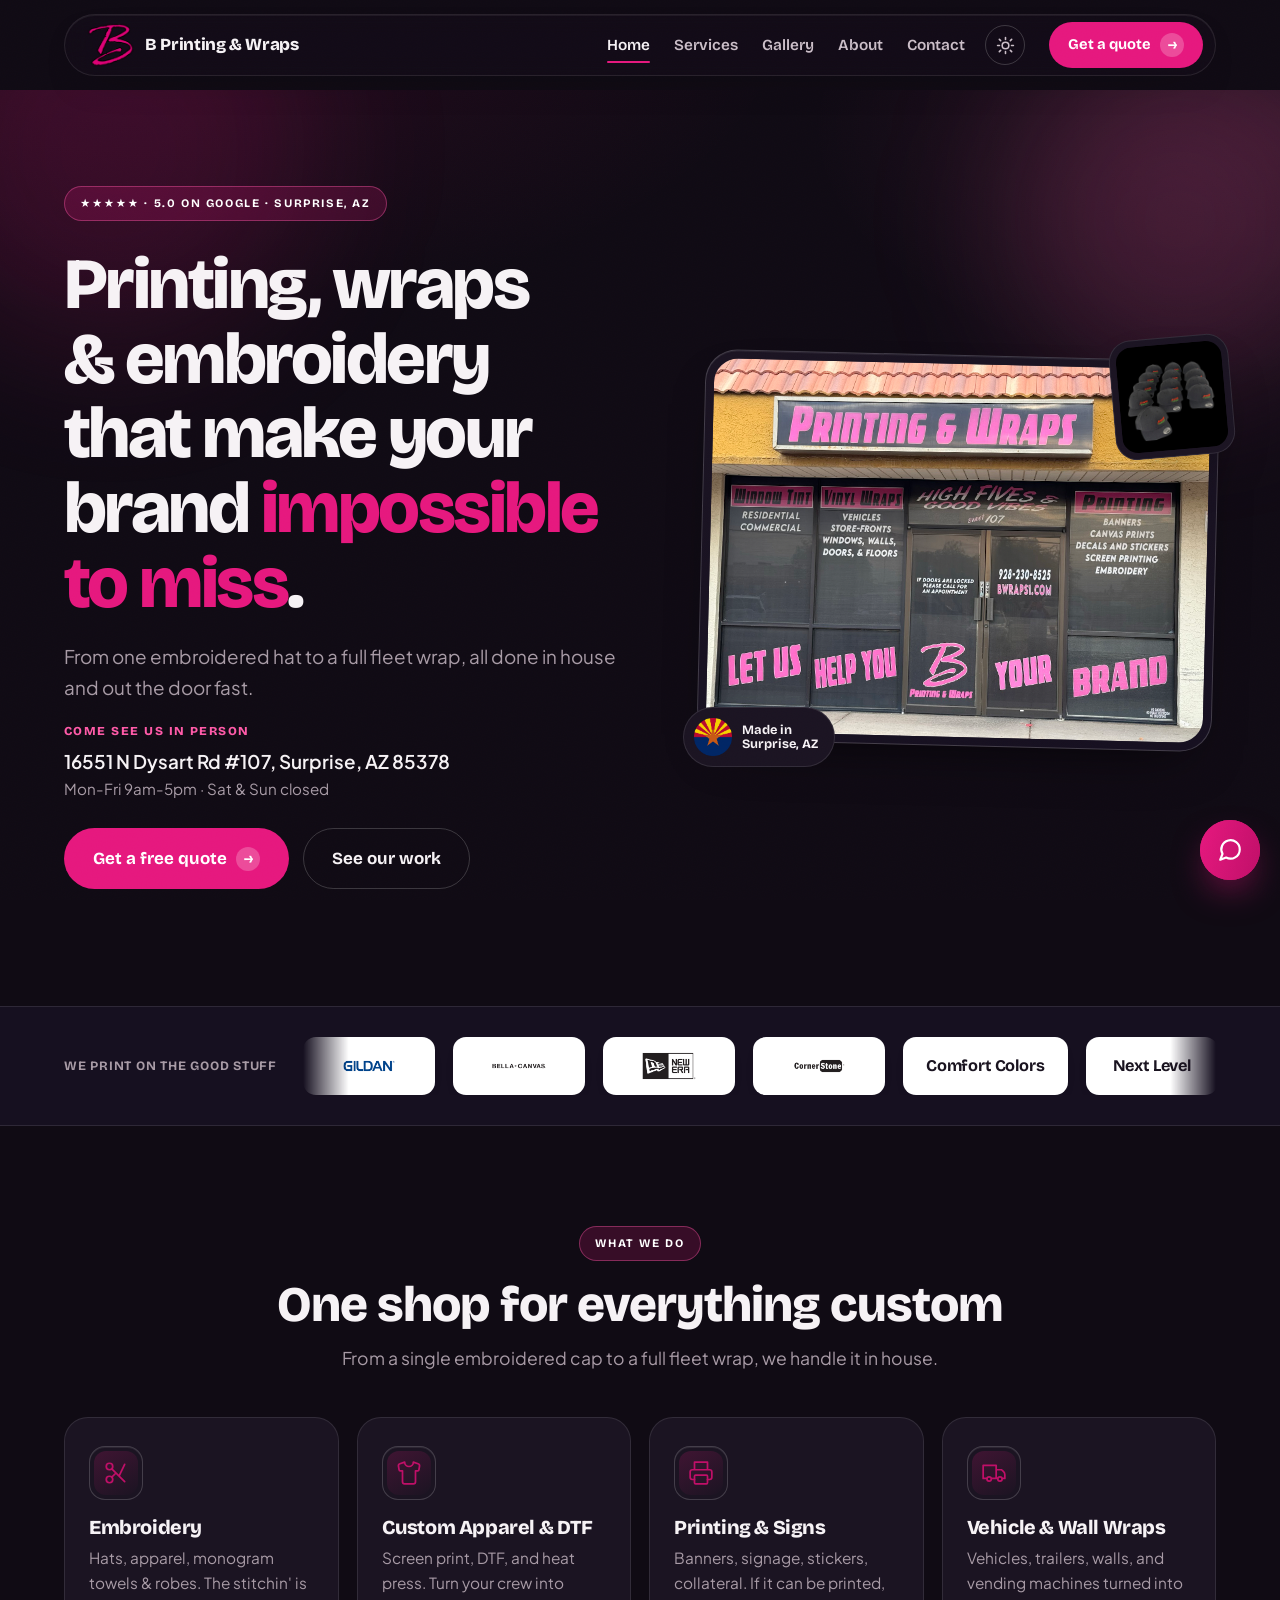
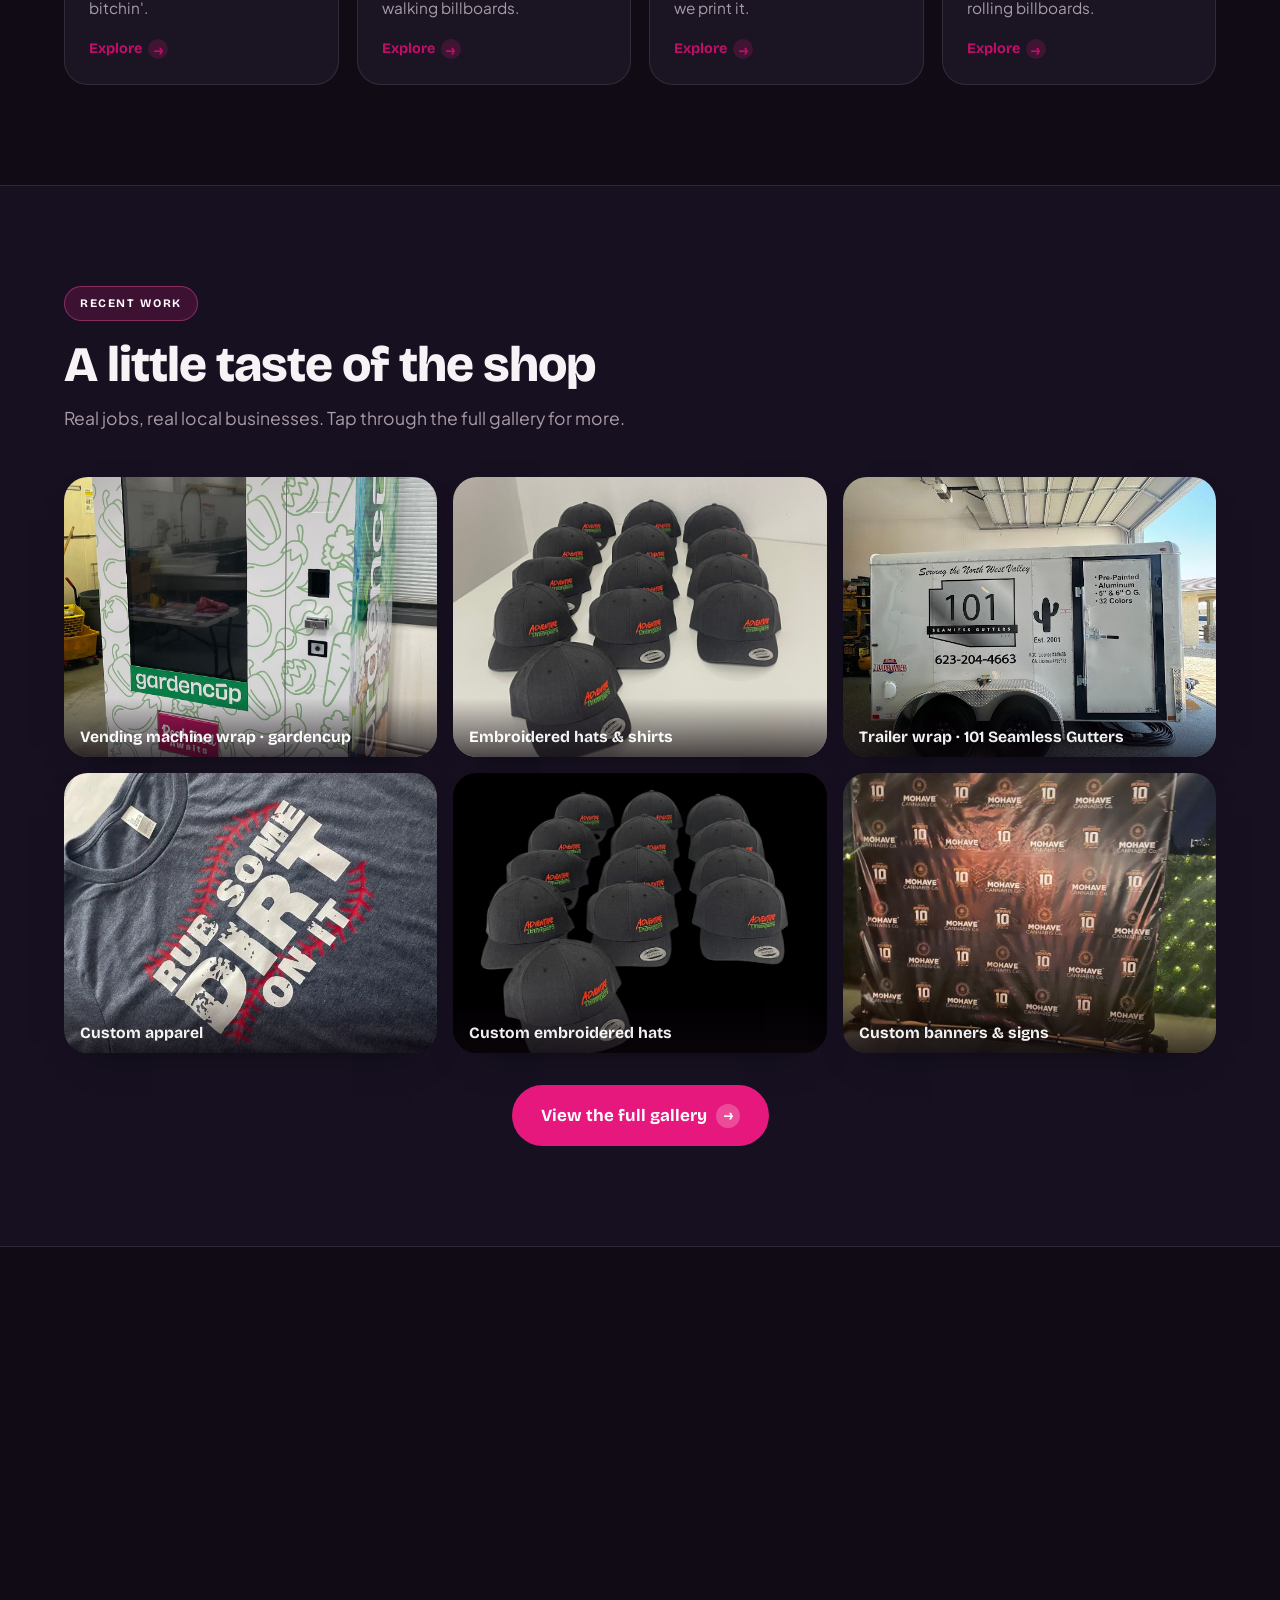
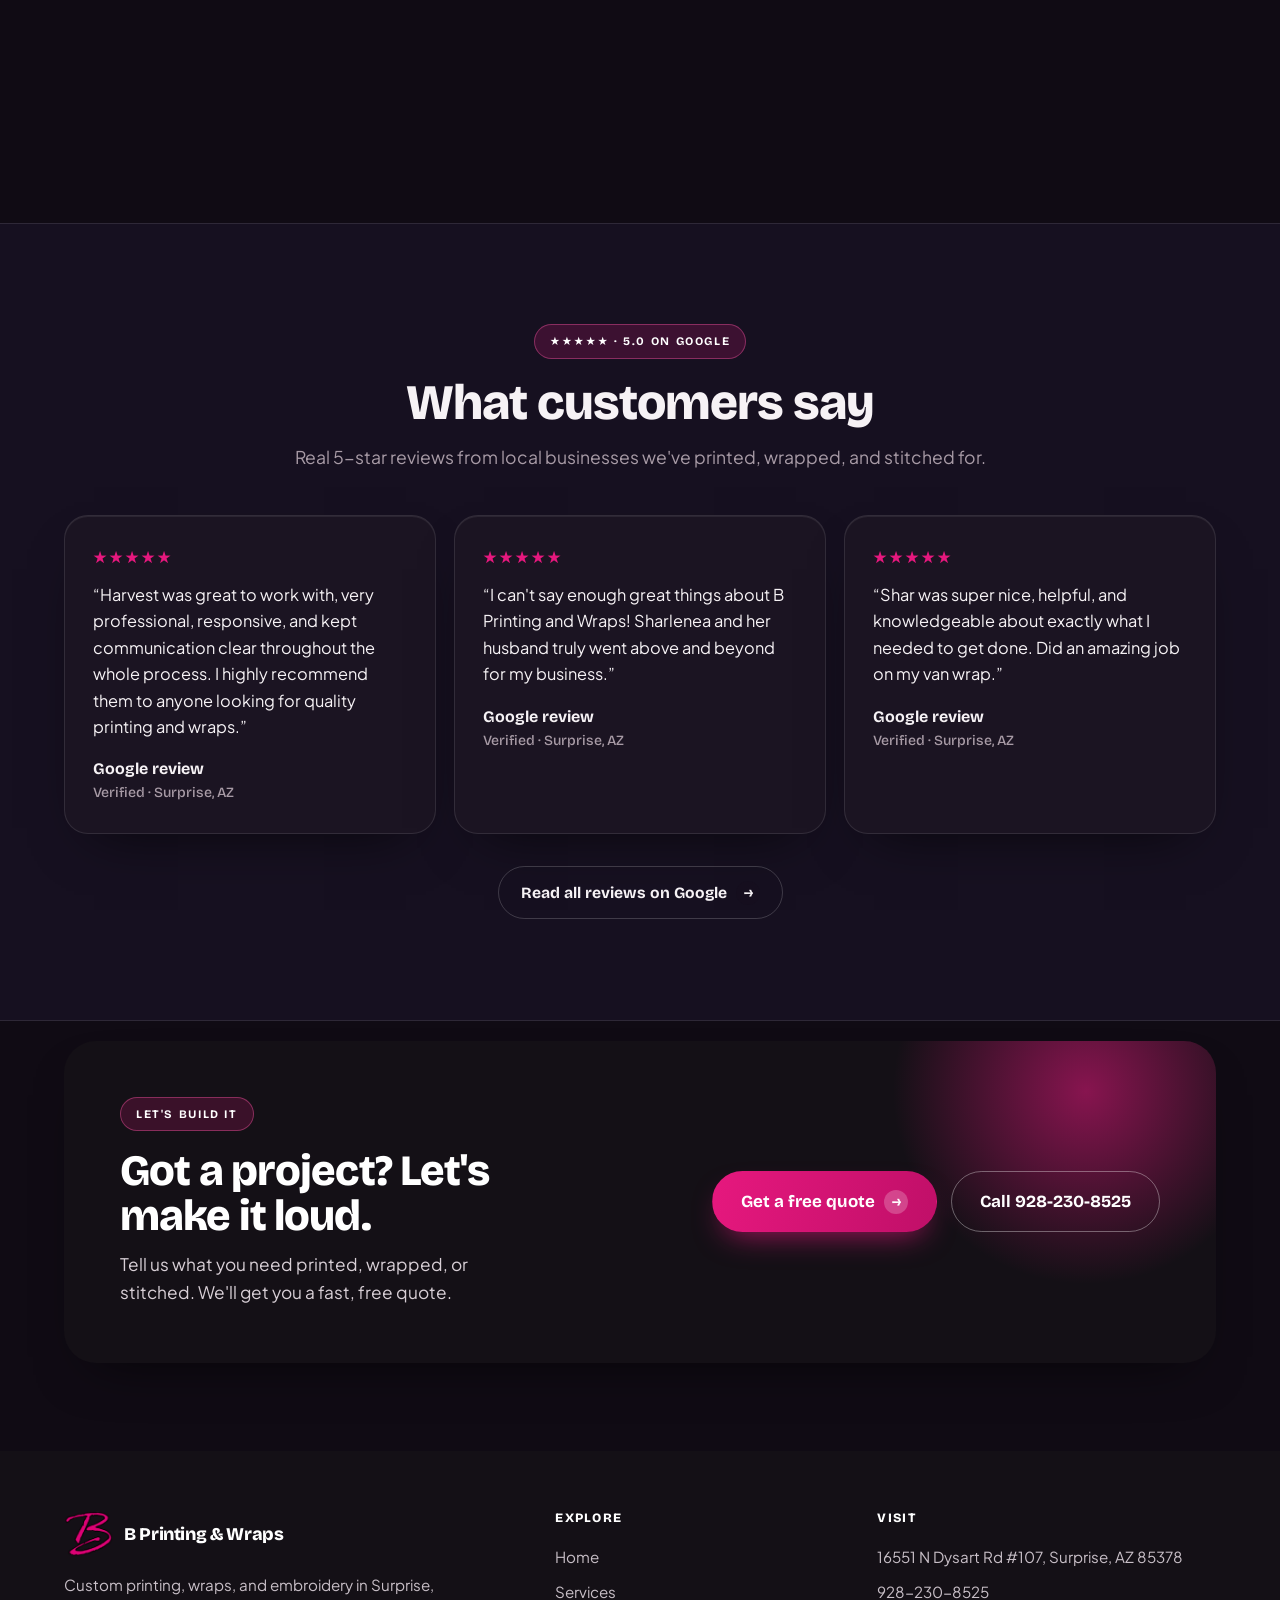
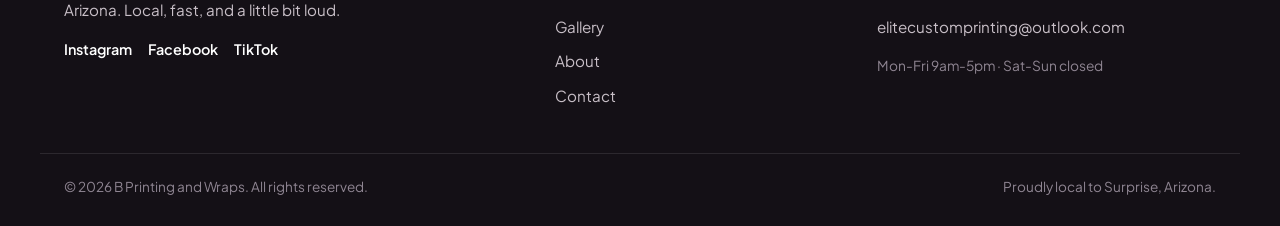
==== index.html @ c294dc52 "Chat wizard: 'Great. What's your name?' -> 'Almost there, what's your name?' so the skip path transi" ====
<!doctype html><html lang="en"><head>
<meta charset="utf-8"><meta name="viewport" content="width=device-width,initial-scale=1">
<title>B Printing and Wraps | Surprise's custom print, wrap & embroidery shop</title><meta name="description" content="Custom printing, wraps, and embroidery in Surprise, Arizona. Get a fast, free quote from a local shop that does it all.">
<link rel="canonical" href="https://bwraps1.com/index.html">
<meta name="robots" content="index,follow">
<meta property="og:title" content="B Printing and Wraps | Surprise's custom print, wrap & embroidery shop"><meta property="og:description" content="Custom printing, wraps, and embroidery in Surprise, Arizona. Get a fast, free quote from a local shop that does it all.">
<meta property="og:type" content="website"><meta property="og:url" content="https://bwraps1.com/index.html">
<meta property="og:site_name" content="B Printing and Wraps"><meta property="og:image" content="https://bwraps1.com/assets/storefront.jpg">
<meta property="og:locale" content="en_US"><meta name="theme-color" content="#e6187e">
<meta name="twitter:card" content="summary_large_image">
<meta name="twitter:title" content="B Printing and Wraps | Surprise's custom print, wrap & embroidery shop"><meta name="twitter:description" content="Custom printing, wraps, and embroidery in Surprise, Arizona. Get a fast, free quote from a local shop that does it all.">
<meta name="twitter:image" content="https://bwraps1.com/assets/storefront.jpg">
<link rel="icon" href="assets/logo-az.png">
<link rel="preconnect" href="https://fonts.googleapis.com">
<link rel="preconnect" href="https://fonts.gstatic.com" crossorigin>
<link href="https://fonts.googleapis.com/css2?family=Bricolage+Grotesque:opsz,wght@12..96,600;12..96,700;12..96,800&family=Plus+Jakarta+Sans:wght@400;500;600;700&display=swap" rel="stylesheet">
<link rel="stylesheet" href="styles.css?v=25">
<script type="application/ld+json">{"@context":"https://schema.org","@type":["LocalBusiness","Store"],"@id":"https://bwraps1.com/#business","name":"B Printing and Wraps","description":"Custom printing, wraps, and embroidery in Surprise, Arizona.","image":"https://bwraps1.com/assets/storefront.jpg","logo":"https://bwraps1.com/assets/logo-mark.png","url":"https://bwraps1.com/","telephone":"+19282308525","email":"elitecustomprinting@outlook.com","priceRange":"$$","address":{"@type":"PostalAddress","streetAddress":"16551 N Dysart Rd #107","addressLocality":"Surprise","addressRegion":"AZ","postalCode":"85378","addressCountry":"US"},"areaServed":{"@type":"City","name":"Surprise"},"hasMap":"https://maps.app.goo.gl/eGQwKDuvYefatZDTA","openingHoursSpecification":[{"@type":"OpeningHoursSpecification","dayOfWeek":["Monday","Tuesday","Wednesday","Thursday","Friday"],"opens":"09:00","closes":"17:00"}],"sameAs":["https://www.instagram.com/bprinting_/","https://www.facebook.com/bprintingandwraps","https://www.tiktok.com/@luckstitch"],"aggregateRating":{"@type":"AggregateRating","ratingValue":"5.0","reviewCount":"20"}}</script>
<script>(function(){try{var t=localStorage.getItem("theme")||"dark";document.documentElement.setAttribute("data-theme",t);}catch(e){}})();</script>
</head><body class="home">
<a class="skip" href="#main">Skip to content</a><div class="nav-shell"><header class="nav"><div class="nav-in">
  <a class="brand " href="index.html" aria-label="B Printing and Wraps home"><img src="assets/logo-mark.png" alt="" width="863" height="810"><span class="brand-name">B&nbsp;Printing&nbsp;&amp;&nbsp;Wraps</span></a>
  <nav class="nav-links"><a href="index.html" class="active">Home</a><a href="services.html">Services</a><a href="gallery.html">Gallery</a><a href="about.html">About</a><a href="contact.html">Contact</a></nav>
  <button class="theme-toggle" type="button" aria-label="Toggle dark mode" title="Toggle theme"><svg class="sun" viewBox="0 0 24 24" aria-hidden="true"><circle cx="12" cy="12" r="4.2"/><path d="M12 2v2.4M12 19.6V22M4.2 4.2l1.7 1.7M18.1 18.1l1.7 1.7M2 12h2.4M19.6 12H22M4.2 19.8l1.7-1.7M18.1 5.9l1.7-1.7"/></svg><svg class="moon" viewBox="0 0 24 24" aria-hidden="true"><path d="M20 14.5A8 8 0 1 1 9.5 4a6.5 6.5 0 0 0 10.5 10.5Z"/></svg></button>
  <a class="btn btn-primary btn-sm nav-cta cta-anim" href="contact.html">Get a quote<span class="btn-ic">&rarr;</span></a>
  <button class="burger" aria-label="Menu" aria-expanded="false"><span></span><span></span><span></span></button>
</div></header></div>
<div class="mobile-menu" id="mobile-menu"><a href="index.html">Home</a><a href="services.html">Services</a><a href="gallery.html">Gallery</a><a href="about.html">About</a><a href="contact.html">Contact</a><a class="btn btn-primary cta-anim" href="contact.html">Get a quote<span class="btn-ic">&rarr;</span></a></div>
<main id="main">
<section class="hero"><div class="wrap hero-in">
  <div class="hero-copy reveal">
    <span class="eyebrow">★★★★★ · 5.0 on Google · Surprise, AZ</span>
    <h1>Printing, wraps &amp; embroidery that make your brand <span class="hl" style="white-space:normal">impossible to miss</span>.</h1>
    <p>From one embroidered hat to a full fleet wrap, all done in house and out the door fast.</p>
    <p class="hero-visit"><strong>Come see us in person</strong>
      <a href="https://maps.app.goo.gl/eGQwKDuvYefatZDTA" target="_blank" rel="noopener">16551 N Dysart Rd #107, Surprise, AZ 85378</a>
      <span>Mon-Fri 9am-5pm &middot; Sat &amp; Sun closed</span></p>
    <div class="hero-btns"><a class="btn btn-primary btn-lg cta-anim" href="contact.html">Get a free quote<span class="btn-ic">&rarr;</span></a>
    <a class="btn btn-ghost btn-lg" href="gallery.html">See our work</a></div>
  </div>
  <div class="hero-art reveal d1">
    <div class="hero-frame"><img src="assets/storefront.jpg" alt="B Printing and Wraps storefront in Surprise, Arizona" width="1600" height="1200"></div>
    <div class="hero-badge float-a"><img src="assets/logo-az.png" alt="" width="80" height="80"><span>Made in<br>Surprise, AZ</span></div>
    <figure class="hero-chip float-b"><img src="assets/emb-hats-black.png" alt="Custom embroidered hats" loading="lazy"></figure>
  </div>
</div></section>

<section class="brands"><div class="wrap brands-in">
  <span class="brands-label">We print on the good stuff</span>
  <div class="brands-marquee"><div class="brands-track"><span class="brand-chip"><img src="assets/brand-gildan.png" alt="Gildan" loading="lazy"></span><span class="brand-chip"><img src="assets/brand-bellacanvas.png" alt="Bella+Canvas" loading="lazy"></span><span class="brand-chip"><img src="assets/brand-newera.png" alt="New Era" loading="lazy"></span><span class="brand-chip"><img src="assets/brand-cornerstone.png" alt="CornerStone" loading="lazy"></span><span class="brand-chip brand-chip-txt">Comfort Colors</span><span class="brand-chip brand-chip-txt">Next Level</span><span class="brand-chip brand-chip-txt">Champion</span><span class="brand-chip brand-chip-txt">Carhartt</span><span class="brand-chip brand-chip-txt">Richardson</span><span class="brand-chip brand-chip-txt">Sport-Tek</span><span class="brand-chip brand-chip-txt">Port & Company</span><span class="brand-chip brand-chip-txt">Yupoong</span><span class="brand-chip"><img src="assets/brand-gildan.png" alt="Gildan" loading="lazy"></span><span class="brand-chip"><img src="assets/brand-bellacanvas.png" alt="Bella+Canvas" loading="lazy"></span><span class="brand-chip"><img src="assets/brand-newera.png" alt="New Era" loading="lazy"></span><span class="brand-chip"><img src="assets/brand-cornerstone.png" alt="CornerStone" loading="lazy"></span><span class="brand-chip brand-chip-txt">Comfort Colors</span><span class="brand-chip brand-chip-txt">Next Level</span><span class="brand-chip brand-chip-txt">Champion</span><span class="brand-chip brand-chip-txt">Carhartt</span><span class="brand-chip brand-chip-txt">Richardson</span><span class="brand-chip brand-chip-txt">Sport-Tek</span><span class="brand-chip brand-chip-txt">Port & Company</span><span class="brand-chip brand-chip-txt">Yupoong</span></div></div>
</div></section>

<section class="section"><div class="wrap">
  <div class="sec-head center reveal"><span class="eyebrow">What we do</span>
    <h2>One shop for everything custom</h2>
    <p>From a single embroidered cap to a full fleet wrap, we handle it in house.</p></div>
  <div class="svc-grid stagger reveal"><a class="svc" href="services.html#embroidery">
        <span class="ic-badge"><svg class="ic-svg" viewBox="0 0 24 24" fill="none" stroke="currentColor" stroke-width="1.6" stroke-linecap="round" stroke-linejoin="round" aria-hidden="true"><circle cx="6" cy="6" r="3"/><circle cx="6" cy="18" r="3"/><path d="M8.12 8.12 20 20M14.8 14.8 20 4M8.12 15.88 12 12"/></svg></span><h3>Embroidery</h3><p>Hats, apparel, monogram towels & robes. The stitchin' is bitchin'.</p>
        <span class="svc-more">Explore<span class="btn-ic">&rarr;</span></span></a><a class="svc" href="services.html#apparel">
        <span class="ic-badge"><svg class="ic-svg" viewBox="0 0 24 24" fill="none" stroke="currentColor" stroke-width="1.6" stroke-linecap="round" stroke-linejoin="round" aria-hidden="true"><path d="M20.38 3.46 16 2a4 4 0 0 1-8 0L3.62 3.46a2 2 0 0 0-1.34 2.23l.58 3.47a1 1 0 0 0 .99.84H6v10a2 2 0 0 0 2 2h8a2 2 0 0 0 2-2V10h2.15a1 1 0 0 0 .99-.84l.58-3.47a2 2 0 0 0-1.34-2.23z"/></svg></span><h3>Custom Apparel & DTF</h3><p>Screen print, DTF, and heat press. Turn your crew into walking billboards.</p>
        <span class="svc-more">Explore<span class="btn-ic">&rarr;</span></span></a><a class="svc" href="services.html#printing">
        <span class="ic-badge"><svg class="ic-svg" viewBox="0 0 24 24" fill="none" stroke="currentColor" stroke-width="1.6" stroke-linecap="round" stroke-linejoin="round" aria-hidden="true"><path d="M6 9V2h12v7M6 18H4a2 2 0 0 1-2-2v-5a2 2 0 0 1 2-2h16a2 2 0 0 1 2 2v5a2 2 0 0 1-2 2h-2"/><rect x="6" y="14" width="12" height="8" rx="1"/></svg></span><h3>Printing & Signs</h3><p>Banners, signage, stickers, collateral. If it can be printed, we print it.</p>
        <span class="svc-more">Explore<span class="btn-ic">&rarr;</span></span></a><a class="svc" href="services.html#wraps">
        <span class="ic-badge"><svg class="ic-svg" viewBox="0 0 24 24" fill="none" stroke="currentColor" stroke-width="1.6" stroke-linecap="round" stroke-linejoin="round" aria-hidden="true"><path d="M10 17h4V5H2v12h3M20 17h2v-3.34a4 4 0 0 0-1.17-2.83L19 9h-5v8h1"/><circle cx="7.5" cy="17.5" r="2"/><circle cx="17.5" cy="17.5" r="2"/></svg></span><h3>Vehicle & Wall Wraps</h3><p>Vehicles, trailers, walls, and vending machines turned into rolling billboards.</p>
        <span class="svc-more">Explore<span class="btn-ic">&rarr;</span></span></a></div>
</div></section>

<section class="section band"><div class="wrap">
  <div class="sec-head reveal"><span class="eyebrow">Recent work</span><h2>A little taste of the shop</h2>
    <p>Real jobs, real local businesses. Tap through the full gallery for more.</p></div>
  <div class="gal-grid gal-teaser stagger reveal"><figure class="tile" data-cat="wraps">
      <img src="assets/wrap-gardencup.jpg" alt="Vending machine wrap · gardencup" loading="lazy">
      <figcaption>Vending machine wrap · gardencup</figcaption></figure><figure class="tile" data-cat="embroidery">
      <img src="assets/emb-hats-shirts.jpg" alt="Embroidered hats & shirts" loading="lazy">
      <figcaption>Embroidered hats & shirts</figcaption></figure><figure class="tile" data-cat="wraps">
      <img src="assets/wrap-trailer-101.jpg" alt="Trailer wrap · 101 Seamless Gutters" loading="lazy">
      <figcaption>Trailer wrap · 101 Seamless Gutters</figcaption></figure><figure class="tile" data-cat="apparel">
      <img src="assets/apparel-custom.png" alt="Custom apparel" loading="lazy">
      <figcaption>Custom apparel</figcaption></figure><figure class="tile" data-cat="embroidery">
      <img src="assets/emb-hats-black.png" alt="Custom embroidered hats" loading="lazy">
      <figcaption>Custom embroidered hats</figcaption></figure><figure class="tile" data-cat="printing">
      <img src="assets/signs-banners.png" alt="Custom banners & signs" loading="lazy">
      <figcaption>Custom banners & signs</figcaption></figure></div>
  <div class="center"><a class="btn btn-dark btn-lg" href="gallery.html">View the full gallery<span class="btn-ic">&rarr;</span></a></div>
</div></section>

<section class="section"><div class="wrap">
  <div class="sec-head center reveal"><span class="eyebrow">Why Choose Us</span><h2>Local shop, big-league output</h2></div>
  <div class="feat-grid stagger reveal">
    <div class="feat"><span class="ic-badge"><svg class="ic-svg" viewBox="0 0 24 24" fill="none" stroke="currentColor" stroke-width="1.6" stroke-linecap="round" stroke-linejoin="round" aria-hidden="true"><path d="M20 10c0 6-8 12-8 12s-8-6-8-12a8 8 0 0 1 16 0z"/><circle cx="12" cy="10" r="2.5"/></svg></span><h3>Right here in Surprise</h3><p>A real local shop you can walk into, not an online middleman.</p></div><div class="feat"><span class="ic-badge"><svg class="ic-svg" viewBox="0 0 24 24" fill="none" stroke="currentColor" stroke-width="1.6" stroke-linecap="round" stroke-linejoin="round" aria-hidden="true"><path d="M13 2 3 14h7l-1 8 10-12h-7l1-8z"/></svg></span><h3>Fast turnarounds</h3><p>We move quick so you hit your event, launch, or deadline.</p></div><div class="feat"><span class="ic-badge"><svg class="ic-svg" viewBox="0 0 24 24" fill="none" stroke="currentColor" stroke-width="1.6" stroke-linecap="round" stroke-linejoin="round" aria-hidden="true"><path d="M12 22a10 10 0 1 1 0-20 10 10 0 0 1 10 10 3 3 0 0 1-3 3h-1.5a1.5 1.5 0 0 0-1.5 1.5V19a3 3 0 0 1-3 3z"/><circle cx="7.5" cy="10.5" r="1"/><circle cx="12" cy="7.5" r="1"/><circle cx="16.5" cy="10.5" r="1"/></svg></span><h3>Everything in house</h3><p>Print, wrap, and stitch under one roof, so your branding stays consistent.</p></div><div class="feat"><span class="ic-badge"><svg class="ic-svg" viewBox="0 0 24 24" fill="none" stroke="currentColor" stroke-width="1.6" stroke-linecap="round" stroke-linejoin="round" aria-hidden="true"><path d="M20.8 5.6a5.5 5.5 0 0 0-7.8 0L12 6.5l-1-1a5.5 5.5 0 0 0-7.8 7.8l1 1L12 21l7.8-7.8 1-1a5.5 5.5 0 0 0 0-7.6z"/></svg></span><h3>Small-batch friendly</h3><p>One hat or a thousand shirts, we treat every order like it matters.</p></div>
  </div>
</div></section>

<section class="section band"><div class="wrap">
  <div class="sec-head center reveal"><span class="eyebrow">★★★★★ · 5.0 on Google</span><h2>What customers say</h2>
    <p>Real 5-star reviews from local businesses we've printed, wrapped, and stitched for.</p></div>
  <div class="tst-grid stagger reveal"><blockquote class="tst"><div class="tst-stars">★★★★★</div><p>&ldquo;Harvest was great to work with, very professional, responsive, and kept communication clear throughout the whole process. I highly recommend them to anyone looking for quality printing and wraps.&rdquo;</p><cite>Google review<span>Verified · Surprise, AZ</span></cite></blockquote><blockquote class="tst"><div class="tst-stars">★★★★★</div><p>&ldquo;I can't say enough great things about B Printing and Wraps! Sharlenea and her husband truly went above and beyond for my business.&rdquo;</p><cite>Google review<span>Verified · Surprise, AZ</span></cite></blockquote><blockquote class="tst"><div class="tst-stars">★★★★★</div><p>&ldquo;Shar was super nice, helpful, and knowledgeable about exactly what I needed to get done. Did an amazing job on my van wrap.&rdquo;</p><cite>Google review<span>Verified · Surprise, AZ</span></cite></blockquote></div>
  <div class="center" style="margin-top:32px"><a class="btn btn-ghost" href="https://maps.app.goo.gl/v1bZDkvdZy5mf69Z6" target="_blank" rel="noopener">Read all reviews on Google<span class="btn-ic">&rarr;</span></a></div>
</div></section>
</main>
<section class="cta-band"><div class="wrap"><div class="cta-card reveal">
  <div class="cta-copy">
    <span class="eyebrow eyebrow-light">Let's build it</span>
    <h2>Got a project? Let's make it loud.</h2>
    <p>Tell us what you need printed, wrapped, or stitched. We'll get you a fast, free quote.</p>
  </div>
  <div class="cta-btns"><a class="btn btn-glow btn-lg cta-anim" href="contact.html">Get a free quote<span class="btn-ic">&rarr;</span></a>
  <a class="btn btn-ghost-light btn-lg" href="tel:+19282308525">Call 928-230-8525</a></div>
</div></div></section><footer><div class="wrap foot-grid">
  <div class="foot-brand">
    <a class="brand brand-foot" href="index.html" aria-label="B Printing and Wraps home"><img src="assets/logo-mark.png" alt="" width="863" height="810"><span class="brand-name">B&nbsp;Printing&nbsp;&amp;&nbsp;Wraps</span></a>
    <p>Custom printing, wraps, and embroidery in Surprise, Arizona. Local, fast, and a little bit loud.</p>
    <div class="foot-social">
      <a href="https://www.instagram.com/bprinting_/" target="_blank" rel="noopener" aria-label="Instagram">Instagram</a>
      <a href="https://www.facebook.com/bprintingandwraps" target="_blank" rel="noopener" aria-label="Facebook">Facebook</a>
      <a href="https://www.tiktok.com/@luckstitch" target="_blank" rel="noopener" aria-label="TikTok">TikTok</a>
    </div>
  </div>
  <div class="foot-col"><h5>Explore</h5><a href="index.html">Home</a><a href="services.html">Services</a><a href="gallery.html">Gallery</a><a href="about.html">About</a><a href="contact.html">Contact</a></div>
  <div class="foot-col"><h5>Visit</h5>
    <a href="https://maps.app.goo.gl/eGQwKDuvYefatZDTA" target="_blank" rel="noopener">16551 N Dysart Rd #107, Surprise, AZ 85378</a>
    <a href="tel:+19282308525">928-230-8525</a>
    <a href="mailto:elitecustomprinting@outlook.com">elitecustomprinting@outlook.com</a>
    <span class="foot-note">Mon-Fri 9am-5pm &middot; Sat-Sun closed</span>
  </div>
</div>
<div class="legal wrap"><span>&copy; 2026 B Printing and Wraps. All rights reserved.</span><span>Proudly local to Surprise, Arizona.</span></div>
</footer>
<div class="cw" id="cw">
  <div class="cw-nudge" id="cw-nudge" hidden>
    <button class="cw-nudge-x" id="cw-nudge-x" type="button" aria-label="Dismiss">&times;</button>
    <button class="cw-nudge-open" id="cw-nudge-open" type="button">Questions about pricing or turnaround? I can help &#128075;</button>
  </div>
  <button class="cw-bubble" id="cw-bubble" type="button" aria-label="Open the B Printing assistant" aria-expanded="false" aria-controls="cw-panel">
    <svg class="cw-i cw-i-chat" viewBox="0 0 24 24" aria-hidden="true"><path d="M21 11.5a8.5 8.5 0 0 1-12.6 7.4L3 21l2.1-5.4A8.5 8.5 0 1 1 21 11.5Z"/></svg>
    <svg class="cw-i cw-i-x" viewBox="0 0 24 24" aria-hidden="true"><path d="M6 6l12 12M18 6L6 18"/></svg>
  </button>
  <div class="cw-panel" id="cw-panel" role="dialog" aria-modal="false" aria-labelledby="cw-title" hidden>
    <div class="cw-head">
      <span class="cw-avatar" aria-hidden="true">B</span>
      <div class="cw-head-t"><strong id="cw-title">B Printing Assistant</strong><span><span class="cw-dot"></span> Ask about pricing, services, or hours</span></div>
      <button class="cw-x-btn" id="cw-close" type="button" aria-label="Close chat"><svg viewBox="0 0 24 24" aria-hidden="true"><path d="M6 6l12 12M18 6L6 18"/></svg></button>
    </div>
    <div class="cw-log" id="cw-log" role="log" aria-live="polite" aria-label="Chat messages"></div>
    <form class="cw-form" id="cw-form" autocomplete="off">
      <label for="cw-input" class="sr-only">Type your message</label>
      <input id="cw-input" class="cw-input" type="text" placeholder="Type your message..." maxlength="600" autocomplete="off">
      <button class="cw-send" id="cw-send" type="submit" aria-label="Send message"><svg viewBox="0 0 24 24" aria-hidden="true"><path d="M5 12h14M13 6l6 6-6 6"/></svg></button>
    </form>
    <p class="cw-note">Demo assistant. Don't share passwords or card numbers.</p>
  </div>
</div>
<script src="app.js?v=3"></script>
<script src="chat.js?v=4"></script></body></html>
---- styles.css ----
/* B Printing and Wraps - theme v2: electric pink + ink + warm white, photo-forward.
   Palette pulled from the real logo (hot magenta script "B" + black). */
*{margin:0;padding:0;box-sizing:border-box}
:root{
  color-scheme:light;
  --ink:#151016; --ink-soft:#3a3340; --paper:#ffffff; --surface:#ffffff; --paper2:#faf6f8; --band:#fdeef6; --night:#141016;
  --nav-bg:rgba(255,255,255,.72); --nav-border:rgba(255,255,255,.7); --btn-solid:var(--ink);
  --pink:#e6187e; --pink-deep:#c00f68; --pink-soft:#ff5aa8; --az:#c8102e; --copper:#c26a1b;
  --muted:#726a76; --line:#efe7ed; --line-2:#e6dbe4;
  --disp:'Bricolage Grotesque',system-ui,sans-serif; --body:'Plus Jakarta Sans',system-ui,sans-serif;
  --wrap:1200px; --r:16px; --r-lg:24px; --r-xl:32px;
  --ease:cubic-bezier(.22,.61,.36,1); --spring:cubic-bezier(.34,1.56,.64,1);
  --grad:linear-gradient(105deg,var(--pink),var(--pink-deep));
  --shadow:0 22px 50px -28px rgba(60,20,45,.4);
  --shadow-soft:0 14px 40px -24px rgba(60,20,45,.35);
}
html{scroll-behavior:smooth}
body{font-family:var(--body);color:var(--ink);background:var(--paper);line-height:1.62;-webkit-font-smoothing:antialiased;overflow-x:hidden}
/* subtle film-grain overlay for premium physical texture (fixed, non-interactive) */
body::after{content:"";position:fixed;inset:0;pointer-events:none;z-index:9999;opacity:.035;mix-blend-mode:soft-light;
  background-image:url("data:image/svg+xml,%3Csvg xmlns='http://www.w3.org/2000/svg' width='150' height='150'%3E%3Cfilter id='n'%3E%3CfeTurbulence type='fractalNoise' baseFrequency='0.8' numOctaves='2' stitchTiles='stitch'/%3E%3C/filter%3E%3Crect width='100%25' height='100%25' filter='url(%23n)'/%3E%3C/svg%3E")}
:root[data-theme="dark"] body::after{opacity:.06}
.wrap{max-width:var(--wrap);margin:0 auto;padding:0 24px}
h1,h2,h3,h4,h5{font-family:var(--disp);line-height:1.04;letter-spacing:-.02em;font-weight:800}
a{color:inherit;text-decoration:none}
img{max-width:100%;display:block}
.center{text-align:center}
section{scroll-margin-top:92px}
.skip{position:absolute;left:-999px;top:0;background:var(--ink);color:#fff;padding:10px 16px;border-radius:0 0 10px 0;z-index:200}
.skip:focus{left:0}
:focus-visible{outline:2.5px solid var(--pink);outline-offset:3px;border-radius:6px}

/* ---- buttons ---- */
.btn{position:relative;display:inline-flex;align-items:center;gap:9px;font-family:var(--disp);font-weight:700;font-size:.98rem;
  padding:13px 22px;border-radius:100px;border:1.5px solid transparent;cursor:pointer;
  transition:transform .4s var(--ease),box-shadow .4s var(--ease),background .3s,color .3s;will-change:transform}
.btn-sm{padding:10px 18px;font-size:.92rem}
.btn-lg{padding:16px 28px;font-size:1.06rem}
.btn-ic{display:inline-grid;place-items:center;width:24px;height:24px;border-radius:100px;background:rgba(255,255,255,.22);
  font-size:.9rem;transition:transform .4s var(--spring)}
.btn:hover .btn-ic{transform:translate(3px,-1px)}
.btn:active{transform:scale(.97)}
.btn-primary{background:var(--btn-solid);color:#fff}
.btn-primary:hover{background:var(--pink);box-shadow:0 16px 32px -14px rgba(230,24,126,.6);transform:translateY(-2px)}
.btn-glow{background:var(--grad);color:#fff;box-shadow:0 14px 30px -12px rgba(230,24,126,.7)}
.btn-glow:hover{transform:translateY(-2px);box-shadow:0 20px 40px -12px rgba(230,24,126,.85)}
.btn-ghost{background:transparent;border-color:var(--line-2);color:var(--ink)}
.btn-ghost:hover{border-color:var(--ink);transform:translateY(-2px)}
.btn-ghost .btn-ic{background:rgba(21,16,22,.08)}
.btn-ghost-light{background:transparent;border-color:rgba(255,255,255,.35);color:#fff}
.btn-ghost-light:hover{background:rgba(255,255,255,.12);transform:translateY(-2px)}
.btn-dark{background:var(--btn-solid);color:#fff}
.btn-dark:hover{background:var(--pink);transform:translateY(-2px);box-shadow:0 16px 32px -14px rgba(230,24,126,.6)}

/* ---- nav (floating glass pill) ---- */
.nav-shell{position:sticky;top:0;z-index:100;padding:14px 0;pointer-events:none}
.nav{max-width:var(--wrap);margin:0 auto;pointer-events:auto}
.nav-in{display:flex;align-items:center;gap:20px;height:62px;padding:0 12px 0 22px;margin:0 24px;
  background:var(--nav-bg);backdrop-filter:blur(16px) saturate(1.4);-webkit-backdrop-filter:blur(16px) saturate(1.4);
  border:1px solid var(--nav-border);box-shadow:var(--shadow-soft),inset 0 1px 0 rgba(255,255,255,.6);border-radius:100px}
.brand{display:inline-flex;align-items:center;gap:11px}
.brand img{height:44px;width:auto}
.brand-name{font-family:var(--disp);font-weight:800;font-size:1.06rem;letter-spacing:-.02em;color:var(--ink);line-height:1.05;white-space:nowrap}
.nav-links{display:flex;align-items:center;gap:24px;margin-left:auto}
.nav-links a{font-family:var(--disp);font-weight:600;color:var(--ink-soft);font-size:.96rem;position:relative;transition:color .25s}
.nav-links a::after{content:"";position:absolute;left:0;right:100%;bottom:-6px;height:2px;background:var(--pink);border-radius:2px;transition:right .3s var(--ease)}
.nav-links a:hover,.nav-links a.active{color:var(--ink)}
.nav-links a:hover::after,.nav-links a.active::after{right:0}
.nav-cta{margin-left:4px}
.burger{display:none;flex-direction:column;gap:5px;background:none;border:0;cursor:pointer;padding:10px}
.burger span{width:24px;height:2.5px;background:var(--ink);border-radius:2px;transition:.35s var(--ease)}
.mobile-menu{display:none;flex-direction:column;gap:2px;padding:14px 32px 24px;background:var(--surface);backdrop-filter:blur(16px);border-bottom:1px solid var(--line);position:sticky;top:90px;z-index:99}
.mobile-menu a:not(.btn){padding:13px 0;font-family:var(--disp);font-weight:600;border-bottom:1px solid var(--line)}
.mobile-menu .btn{margin-top:14px;justify-content:center}
body.menu-open .mobile-menu{display:flex}
body.menu-open .burger span:nth-child(1){transform:translateY(7.5px) rotate(45deg)}
body.menu-open .burger span:nth-child(2){opacity:0}
body.menu-open .burger span:nth-child(3){transform:translateY(-7.5px) rotate(-45deg)}

/* ---- shared bits ---- */
.eyebrow{display:inline-flex;align-items:center;gap:8px;font-family:var(--disp);font-weight:700;font-size:.72rem;letter-spacing:.14em;text-transform:uppercase;
  color:var(--pink-deep);background:var(--band);border:1px solid rgba(230,24,126,.3);padding:7px 15px;border-radius:100px;margin-bottom:18px}
.eyebrow .dot{width:7px;height:7px;border-radius:100px;background:var(--pink);box-shadow:0 0 0 4px rgba(230,24,126,.18)}
.eyebrow-light{color:#fff;background:rgba(255,255,255,.15);border-color:rgba(255,255,255,.25)}
[data-theme="dark"] .eyebrow{color:#fff;background:rgba(230,24,126,.18);border-color:rgba(255,90,168,.4)}
.section{padding:100px 0}
.band{background:var(--paper2);border-block:1px solid var(--line)}
.sec-head{margin-bottom:44px}
.sec-head.center{text-align:center}
.sec-head h2{font-size:clamp(2rem,4.6vw,3.1rem);text-wrap:balance}
.sec-head p{color:var(--muted);font-size:1.1rem;margin-top:14px;max-width:64ch}
.sec-head.center p{margin-inline:auto}
.sample-note{font-size:.9rem;color:var(--pink-deep);font-weight:600}

/* ---- hero ---- */
.hero{position:relative;overflow:hidden;padding:40px 0 20px;
  background:radial-gradient(1100px 520px at 12% -8%,rgba(230,24,126,.10),transparent 58%),radial-gradient(900px 480px at 102% 4%,rgba(255,90,168,.12),transparent 55%)}
.hero::before,.hero::after{content:"";position:absolute;border-radius:50%;filter:blur(70px);z-index:0;pointer-events:none}
.hero::before{width:400px;height:400px;background:rgba(230,24,126,.14);top:-140px;left:-90px}
.hero::after{width:340px;height:340px;background:rgba(255,90,168,.16);top:-40px;right:-70px}
.hero-in{position:relative;z-index:1}
/* padding-block (not the shorthand) so .wrap's side padding survives - the shorthand
   was zeroing it out and letting hero content run off both screen edges on mobile */
.hero-in{display:grid;grid-template-columns:1.06fr .94fr;gap:56px;align-items:center;padding-block:56px 72px}
.hero-copy h1{font-size:clamp(2.6rem,6vw,4.5rem);letter-spacing:-.035em;margin:8px 0 20px;text-wrap:balance}
.hero-copy .hl{color:var(--pink);position:relative;white-space:nowrap}
.hero-copy>p{font-size:1.18rem;color:var(--muted);max-width:46ch}
/* hero "come see us" invite: label + maps-linked address + hours */
.hero-visit{margin-top:20px;display:flex;flex-direction:column;gap:2px;line-height:1.5}
.hero-visit strong{font-family:var(--disp);font-weight:800;font-size:.76rem;letter-spacing:.12em;text-transform:uppercase;color:var(--pink-deep);margin-bottom:5px}
[data-theme="dark"] .hero-visit strong{color:var(--pink-soft)}
.hero-visit a{color:var(--ink);font-weight:600;transition:color .25s}
.hero-visit a:hover{color:var(--pink)}
.hero-visit span{color:var(--muted);font-size:.95rem}
.hero-btns{display:flex;gap:14px;flex-wrap:wrap;margin:28px 0 24px}
.hero-strip{display:flex;flex-wrap:wrap;gap:9px}
.hero-strip span{font-family:var(--disp);font-weight:600;font-size:.85rem;background:var(--surface);border:1px solid var(--line-2);padding:8px 15px;border-radius:100px;box-shadow:var(--shadow-soft)}
/* hero art: bezel-framed real photo + floating accents */
.hero-art{position:relative}
.hero-frame{padding:8px;background:linear-gradient(160deg,var(--surface),var(--paper2));border:1px solid var(--line-2);
  border-radius:var(--r-xl);box-shadow:var(--shadow);transform:rotate(1.4deg);transition:transform .6s var(--ease)}
.hero-frame img{border-radius:calc(var(--r-xl) - 8px);aspect-ratio:4/3;object-fit:cover;width:100%;height:auto}
.hero-art:hover .hero-frame{transform:rotate(0)}
.hero-badge{position:absolute;left:-18px;bottom:-22px;display:flex;align-items:center;gap:10px;background:var(--surface);padding:10px 16px 10px 10px;
  border-radius:100px;box-shadow:var(--shadow);border:1px solid var(--line);font-family:var(--disp);font-weight:700;font-size:.8rem;line-height:1.1}
.hero-badge img{width:38px;height:38px}
.hero-chip{position:absolute;right:-16px;top:-18px;width:120px;height:120px;padding:6px;background:var(--surface);border-radius:22px;box-shadow:var(--shadow);border:1px solid var(--line);transform:rotate(-5deg);transition:transform .6s var(--spring)}
.hero-chip img{width:100%;height:100%;object-fit:cover;border-radius:16px}
.hero-art:hover .hero-chip{transform:rotate(0) scale(1.04)}

/* ---- brands strip (infinite marquee, uniform white chips) ---- */
.brands{padding:30px 0;border-block:1px solid var(--line);background:var(--paper2)}
.brands-in{display:flex;align-items:center;gap:26px}
.brands-label{font-family:var(--disp);font-weight:700;font-size:.8rem;letter-spacing:.06em;text-transform:uppercase;color:var(--muted);white-space:nowrap;flex-shrink:0}
.brands-marquee{overflow:hidden;flex:1;-webkit-mask-image:linear-gradient(90deg,transparent,#000 5%,#000 95%,transparent);mask-image:linear-gradient(90deg,transparent,#000 5%,#000 95%,transparent)}
.brands-track{display:flex;align-items:center;gap:18px;width:max-content}
.brand-chip{display:grid;place-items:center;height:58px;min-width:132px;padding:0 22px;background:#fff;border:1px solid var(--line-2);
  border-radius:13px;box-shadow:0 6px 18px -12px rgba(0,0,0,.28);transition:transform .3s var(--ease),box-shadow .3s var(--ease)}
.brand-chip:hover{transform:translateY(-3px);box-shadow:0 12px 26px -12px rgba(0,0,0,.3)}
.brand-chip img{height:30px;width:auto;display:block}
.brand-chip-txt{font-family:var(--disp);font-weight:700;font-size:1.02rem;color:#1a1420;white-space:nowrap;letter-spacing:-.01em}

/* ---- photo tiles ---- */
.tile{position:relative;border-radius:var(--r-lg);overflow:hidden;background:var(--paper2);box-shadow:var(--shadow-soft);isolation:isolate;cursor:default}
.tile img{width:100%;height:100%;object-fit:cover;aspect-ratio:4/3;transition:transform .7s var(--ease)}
.tile figcaption{position:absolute;left:0;right:0;bottom:0;padding:26px 16px 14px;color:#fff;font-family:var(--disp);font-weight:700;font-size:.98rem;
  background:linear-gradient(to top,rgba(12,6,12,.82),transparent);transform:translateY(6px);opacity:.94;transition:transform .4s var(--ease),opacity .4s}
.tile[role="button"]{cursor:zoom-in}
.tile[data-full]::after{content:"⤢";position:absolute;top:12px;right:12px;width:32px;height:32px;display:grid;place-items:center;
  border-radius:100px;background:rgba(255,255,255,.9);color:var(--ink);font-size:.95rem;opacity:0;transform:scale(.8);transition:.3s var(--spring)}
.tile:hover img{transform:scale(1.06)}
.tile:hover figcaption{transform:translateY(0)}
.tile:hover[data-full]::after{opacity:1;transform:scale(1)}

/* ---- service grid (home) ---- */
.svc-grid{display:grid;grid-template-columns:repeat(4,1fr);gap:18px}
.svc{display:block;background:var(--surface);border:1px solid var(--line);border-radius:var(--r-lg);padding:28px 24px 24px;
  transition:transform .4s var(--ease),box-shadow .4s var(--ease),border-color .3s;position:relative;overflow:hidden}
.svc::before{content:"";position:absolute;inset:0 0 auto 0;height:3px;background:var(--grad);transform:scaleX(0);transform-origin:left;transition:transform .45s var(--ease)}
.svc:hover{transform:translateY(-6px);box-shadow:var(--shadow);border-color:transparent}
.svc:hover::before{transform:scaleX(1)}
/* nested "double-bezel" icon badge: outer shell (surface + hairline) + inner core (band, concentric radius) */
.ic-badge{position:relative;width:54px;height:54px;border-radius:16px;display:grid;place-items:center;margin-bottom:18px;
  background:var(--surface);border:1px solid var(--line-2);box-shadow:var(--shadow-soft),inset 0 1px 0 rgba(255,255,255,.55);color:var(--pink-deep)}
.ic-badge::before{content:"";position:absolute;inset:4px;border-radius:12px;background:linear-gradient(150deg,var(--band),transparent);z-index:0}
.ic-svg{position:relative;z-index:1;width:26px;height:26px}
.ic-badge-lg{width:62px;height:62px;border-radius:18px}
.ic-badge-lg::before{border-radius:14px}
.ic-badge-lg .ic-svg{width:29px;height:29px}
[data-theme="dark"] .ic-badge{box-shadow:var(--shadow-soft),inset 0 1px 0 rgba(255,255,255,.08)}
.svc h3{font-size:1.24rem;margin-bottom:8px}
.svc p{color:var(--muted);font-size:.96rem}
.svc-more{display:inline-flex;align-items:center;gap:6px;margin-top:16px;font-family:var(--disp);font-weight:700;color:var(--pink-deep);font-size:.9rem}
.svc-more .btn-ic{width:20px;height:20px;background:var(--band);color:var(--pink-deep)}

/* ---- gallery ---- */
.gal-grid{display:grid;grid-template-columns:repeat(3,1fr);gap:16px}
.gal-teaser{margin-bottom:32px}
.gal-masonry .tile:nth-child(7n+1){grid-row:span 2}
.gal-masonry .tile:nth-child(7n+1) img{aspect-ratio:4/5}
.gfilters{display:flex;flex-wrap:wrap;gap:10px;justify-content:center;margin-bottom:34px}
.gfilter{font-family:var(--disp);font-weight:700;font-size:.9rem;padding:10px 20px;border-radius:100px;border:1.5px solid var(--line-2);background:var(--surface);color:var(--ink);cursor:pointer;transition:.3s var(--ease)}
.gfilter:hover{border-color:var(--pink);color:var(--pink-deep)}
.gfilter.active{background:var(--btn-solid);color:#fff;border-color:var(--btn-solid)}
.tile.hide{display:none}

/* ---- lightbox ---- */
.lightbox{position:fixed;inset:0;z-index:150;display:none;place-items:center;padding:5vw;
  background:rgba(12,6,12,.86);backdrop-filter:blur(10px);opacity:0;transition:opacity .35s var(--ease)}
.lightbox.on{display:grid;opacity:1}
.lightbox img{max-width:100%;max-height:90vh;border-radius:var(--r);box-shadow:0 30px 80px -20px rgba(0,0,0,.6)}
.lb-close{position:absolute;top:22px;right:26px;width:48px;height:48px;border-radius:100px;border:0;background:rgba(255,255,255,.14);color:#fff;font-size:1.8rem;cursor:pointer;transition:.3s}
.lb-close:hover{background:rgba(255,255,255,.28);transform:rotate(90deg)}

/* ---- features ---- */
.feat-grid{display:grid;grid-template-columns:repeat(4,1fr);gap:18px}
.feat{background:var(--paper2);border:1px solid var(--line);border-radius:var(--r-lg);padding:28px 24px;transition:transform .4s var(--ease),background .3s}
.feat:hover{transform:translateY(-4px);background:var(--surface);box-shadow:var(--shadow-soft)}
.feat h3{font-size:1.12rem;margin-bottom:6px}
.feat p{color:var(--muted);font-size:.94rem}

/* ---- industries ---- */
.ind-grid{display:grid;grid-template-columns:repeat(4,1fr);gap:16px;margin-bottom:28px}
.ind{position:relative;border-radius:var(--r-lg);overflow:hidden;box-shadow:var(--shadow-soft)}
.ind img{width:100%;aspect-ratio:1;object-fit:cover;transition:transform .7s var(--ease)}
.ind figcaption{position:absolute;left:0;right:0;bottom:0;padding:22px 14px 12px;color:#fff;font-family:var(--disp);font-weight:700;
  background:linear-gradient(to top,rgba(12,6,12,.82),transparent)}
.ind:hover img{transform:scale(1.06)}

/* ---- testimonials ---- */
.tst-grid{display:grid;grid-template-columns:repeat(3,1fr);gap:18px}
.tst{background:var(--surface);border:1px solid var(--line);border-radius:var(--r-lg);padding:28px;box-shadow:var(--shadow-soft)}
.tst-stars{color:var(--pink);letter-spacing:2px;margin-bottom:12px}
.tst p{font-size:1.02rem;margin-bottom:16px}
.tst cite{font-family:var(--disp);font-weight:700;font-style:normal;display:flex;flex-direction:column}
.tst cite span{color:var(--muted);font-weight:500;font-size:.88rem}

/* ---- cta band ---- */
.cta-band{padding:20px 0 88px}
.cta-card{position:relative;overflow:hidden;background:var(--night);color:#fff;border-radius:var(--r-xl);padding:56px;
  display:flex;align-items:center;justify-content:space-between;gap:32px;flex-wrap:wrap;box-shadow:var(--shadow)}
.cta-card::before{content:"";position:absolute;width:420px;height:420px;right:-80px;top:-160px;border-radius:100px;
  background:radial-gradient(circle,rgba(230,24,126,.55),transparent 65%)}
.cta-copy{position:relative;max-width:32ch}
.cta-copy h2{font-size:clamp(1.9rem,4vw,2.7rem)}
.cta-copy p{color:#d8cfd6;margin-top:12px;font-size:1.08rem}
.cta-btns{position:relative;display:flex;gap:14px;flex-wrap:wrap}

/* ---- page hero (inner pages) ---- */
.page-hero{padding:56px 0 8px;background:radial-gradient(900px 420px at 100% -20%,rgba(230,24,126,.1),transparent 60%)}
.page-hero h1{font-size:clamp(2.3rem,5.5vw,3.7rem);letter-spacing:-.035em;text-wrap:balance}
.page-hero p{color:var(--muted);font-size:1.16rem;margin-top:14px;max-width:60ch}

/* ---- service rows (services page) ---- */
.svc-row-in{display:grid;grid-template-columns:1fr 1fr;gap:52px;align-items:center}
.svc-row-flip .svc-row-art{order:2}
.art-frame{padding:8px;background:linear-gradient(160deg,var(--surface),var(--paper2));border:1px solid var(--line-2);border-radius:var(--r-xl);box-shadow:var(--shadow)}
.art-frame .tile{box-shadow:none;border-radius:calc(var(--r-xl) - 8px)}
.art-frame .tile img{aspect-ratio:5/4}
.svc-row-copy h2{font-size:clamp(1.9rem,4vw,2.7rem);margin:6px 0 14px}
.svc-row-copy>p{color:var(--muted);font-size:1.1rem;margin-bottom:20px}
.ticks{list-style:none;margin-bottom:26px;display:grid;gap:10px}
.ticks li{padding-left:30px;position:relative;font-weight:500}
.ticks li::before{content:"";position:absolute;left:0;top:2px;width:20px;height:20px;border-radius:100px;background:var(--band);
  background-image:url("data:image/svg+xml,%3Csvg xmlns='http://www.w3.org/2000/svg' viewBox='0 0 24 24' fill='none' stroke='%23e6187e' stroke-width='3.5' stroke-linecap='round' stroke-linejoin='round'%3E%3Cpath d='M20 6L9 17l-5-5'/%3E%3C/svg%3E");background-size:13px;background-repeat:no-repeat;background-position:center}
/* use-case showcase (services page) */
.usecase-grid{display:grid;grid-template-columns:repeat(4,1fr);gap:16px}
.usecase{position:relative;border-radius:var(--r-lg);overflow:hidden;box-shadow:var(--shadow-soft)}
.usecase img{width:100%;aspect-ratio:4/5;object-fit:cover;transition:transform .7s var(--ease)}
.usecase:hover img{transform:scale(1.05)}
.usecase figcaption{position:absolute;left:0;right:0;bottom:0;padding:28px 16px 16px;color:#fff;display:flex;flex-direction:column;gap:3px;
  background:linear-gradient(to top,rgba(12,6,12,.9),rgba(12,6,12,.4) 55%,transparent)}
.usecase figcaption strong{font-family:var(--disp);font-weight:800;font-size:1.08rem}
.usecase figcaption span{font-size:.86rem;opacity:.92;line-height:1.35}

/* stats trust band (gallery page) */
.stats{display:grid;grid-template-columns:repeat(4,1fr);gap:16px;text-align:center}
.stat{background:var(--surface);border:1px solid var(--line);border-radius:var(--r-lg);padding:28px 18px;box-shadow:var(--shadow-soft)}
.stat strong{display:block;font-family:var(--disp);font-weight:800;font-size:2.1rem;color:var(--pink-deep);line-height:1;letter-spacing:-.02em}
.stat span{color:var(--muted);font-size:.9rem;margin-top:8px;display:block}

/* "Ideal for" audience chips on service rows */
.ideal{display:flex;align-items:center;flex-wrap:wrap;gap:8px;margin-bottom:24px}
.ideal-label{font-family:var(--disp);font-weight:700;font-size:.7rem;letter-spacing:.1em;text-transform:uppercase;color:var(--muted);margin-right:2px}
.ideal-chip{font-family:var(--body);font-weight:600;font-size:.82rem;padding:5px 13px;border-radius:100px;background:var(--band);color:var(--pink-deep);border:1px solid var(--line-2)}

/* ---- about ---- */
.about-in{display:grid;grid-template-columns:1.08fr .92fr;gap:52px;align-items:center}
.about-copy .lead{font-size:1.32rem;font-family:var(--disp);font-weight:700;margin-bottom:18px;letter-spacing:-.01em}
.about-copy p{color:var(--muted);margin-bottom:16px;font-size:1.06rem}
.about-facts{display:flex;gap:12px;flex-wrap:wrap;margin-top:26px}
.about-facts div{background:var(--paper2);border:1px solid var(--line);border-radius:var(--r);padding:14px 18px;display:flex;flex-direction:column}
.about-facts strong{font-family:var(--disp);font-size:1.02rem}
.about-facts span{color:var(--muted);font-size:.86rem}
.fame{display:flex;flex-wrap:wrap;gap:12px;justify-content:center;max-width:780px;margin:28px auto 0}
.fame-chip{font-family:var(--disp);font-weight:700;background:var(--surface);border:1.5px solid var(--line-2);padding:11px 20px;border-radius:100px;transition:.3s var(--ease)}
.fame-chip:hover{border-color:var(--pink);color:var(--pink-deep);transform:translateY(-2px)}

/* ---- contact ---- */
.contact-in{display:grid;grid-template-columns:1.3fr .7fr;gap:36px;align-items:start}
.cform{background:var(--surface);border:1px solid var(--line);border-radius:var(--r-xl);padding:34px;display:grid;gap:16px;box-shadow:var(--shadow-soft)}
.cform label{font-family:var(--disp);font-weight:600;font-size:.9rem;display:grid;gap:7px;min-width:0}
.cform input,.cform select,.cform textarea{width:100%;min-width:0;font-family:var(--body);font-size:1rem;padding:13px 15px;border:1.5px solid var(--line-2);border-radius:12px;background:var(--paper2);color:var(--ink);transition:.25s}
.cform input:focus,.cform select:focus,.cform textarea:focus{outline:none;border-color:var(--pink);background:var(--surface);box-shadow:0 0 0 4px rgba(230,24,126,.1)}
.f-row{display:grid;grid-template-columns:1fr 1fr;gap:16px;min-width:0}
.cform button{justify-self:start;margin-top:4px}
.form-fine{font-family:var(--body);color:var(--muted);font-size:.9rem;font-weight:400}
.contact-side{display:grid;gap:14px}
.cside-card{background:var(--paper2);border:1px solid var(--line);border-radius:var(--r-lg);padding:22px}
.cside-card h3{font-size:.76rem;letter-spacing:.12em;text-transform:uppercase;color:var(--muted);margin-bottom:8px}
.cside-card p{font-size:.98rem}
.big-phone{font-family:var(--disp);font-weight:800;font-size:1.5rem;color:var(--pink-deep)}
.cside-social{display:flex;flex-direction:column;gap:6px}
.cside-social a,.cside-card>a{color:var(--pink-deep);font-weight:600;font-size:.96rem}
.map-sec{margin-top:8px}
.map-sec iframe{width:100%;height:380px;border:0;display:block;filter:grayscale(.2)}

/* ---- footer ---- */
footer{background:var(--night);color:#c8bfc7;padding:60px 0 28px}
.foot-grid{display:grid;grid-template-columns:1.6fr 1fr 1.2fr;gap:40px}
.brand-foot{margin-bottom:16px}
.brand-foot img{height:46px}
.brand-foot .brand-name{color:#fff;font-size:1.12rem}
.foot-brand p{max-width:36ch;font-size:.95rem}
.foot-social{display:flex;gap:16px;margin-top:16px}
.foot-social a{color:#fff;font-weight:600;font-size:.9rem;position:relative}
.foot-social a:hover{color:var(--pink-soft)}
.foot-col h5{font-family:var(--disp);color:#fff;font-size:.8rem;letter-spacing:.1em;text-transform:uppercase;margin-bottom:16px}
.foot-col a,.foot-note{display:block;color:#c8bfc7;padding:5px 0;font-size:.95rem}
.foot-col a:hover{color:#fff}
.foot-note{color:#8f8592;font-size:.86rem;margin-top:6px}
.legal{border-top:1px solid rgba(255,255,255,.1);margin-top:40px;padding-top:22px;font-size:.85rem;color:#8f8592;display:flex;justify-content:space-between;flex-wrap:wrap;gap:10px}

/* ---- motion ---- */
@media (prefers-reduced-motion:no-preference){
  .reveal{opacity:0;transform:translateY(22px);filter:blur(6px);transition:opacity .8s var(--ease),transform .8s var(--ease),filter .8s var(--ease)}
  .reveal.in{opacity:1;transform:none;filter:blur(0)}
  .reveal.d1{transition-delay:.12s}.reveal.d2{transition-delay:.24s}

  /* staggered children: the container is just the scroll trigger, kids cascade in */
  .stagger>*{opacity:0;transform:translateY(24px);transition:opacity .6s var(--ease),transform .6s var(--ease)}
  .reveal.stagger{opacity:1;transform:none;filter:none}
  .stagger.in>*{opacity:1;transform:none}
  .stagger.in>*:nth-child(2){transition-delay:.07s}
  .stagger.in>*:nth-child(3){transition-delay:.14s}
  .stagger.in>*:nth-child(4){transition-delay:.21s}
  .stagger.in>*:nth-child(5){transition-delay:.28s}
  .stagger.in>*:nth-child(6){transition-delay:.35s}
  .stagger.in>*:nth-child(7){transition-delay:.42s}
  .stagger.in>*:nth-child(8){transition-delay:.49s}

  /* infinite logo marquee (track holds the set twice -> -50% loops seamlessly) */
  .brands-track{animation:marquee 28s linear infinite}
  .brands-marquee:hover .brands-track{animation-play-state:paused}
  @keyframes marquee{to{transform:translateX(-50%)}}

  /* floating hero accents + ambient blobs */
  .float-a{animation:floatA 6s ease-in-out infinite}
  .float-b{animation:floatB 7.5s ease-in-out infinite}
  .hero::before{animation:floatA 9s ease-in-out infinite}
  .hero::after{animation:floatB 12s ease-in-out infinite}
  @keyframes floatA{0%,100%{transform:translateY(0)}50%{transform:translateY(-10px)}}
  @keyframes floatB{0%,100%{transform:rotate(-5deg) translateY(0)}50%{transform:rotate(-5deg) translateY(-13px)}}

  /* pulsing eyebrow dot */
  .eyebrow .dot{animation:pulse 2.6s ease-out infinite}
  @keyframes pulse{0%{box-shadow:0 0 0 0 rgba(230,24,126,.4)}70%,100%{box-shadow:0 0 0 9px rgba(230,24,126,0)}}

  /* light sheen sweep across solid buttons on hover */
  .btn-primary,.btn-glow,.btn-dark{overflow:hidden}
  .btn-primary::after,.btn-glow::after,.btn-dark::after{content:"";position:absolute;top:0;left:-130%;width:55%;height:100%;
    background:linear-gradient(100deg,transparent,rgba(255,255,255,.35),transparent);transform:skewX(-18deg);pointer-events:none}
  .btn-primary:hover::after,.btn-glow:hover::after,.btn-dark:hover::after{animation:sheen .85s var(--ease)}
  @keyframes sheen{to{left:140%}}

  /* idle attention on conversion CTAs: gentle breathe + pink glow (drop-shadow so it isn't clipped) */
  .cta-anim{animation:ctaBreathe 2.6s ease-in-out infinite}
  .cta-anim:hover{animation:none}
  @keyframes ctaBreathe{
    0%,100%{transform:scale(1);filter:drop-shadow(0 5px 12px rgba(230,24,126,.32))}
    50%{transform:scale(1.045);filter:drop-shadow(0 10px 20px rgba(230,24,126,.6))}}

  /* chat bubble: expanding pulse ring + slow bob (both stop when the panel is open) */
  .cw-bubble{animation:cwBob 3.2s ease-in-out infinite}
  .cw-bubble::after{content:"";position:absolute;inset:0;border-radius:100px;background:var(--pink);z-index:-1;animation:cwRing 2.1s ease-out infinite}
  .cw--open .cw-bubble{animation:none}
  .cw--open .cw-bubble::after{animation:none;opacity:0}
  @keyframes cwBob{0%,100%{transform:translateY(0)}50%{transform:translateY(-5px)}}
  @keyframes cwRing{0%{transform:scale(1);opacity:.45}100%{transform:scale(1.75);opacity:0}}
}

/* ---- responsive ---- */
@media (max-width:960px){
  .hero-in,.svc-row-in,.about-in,.contact-in{grid-template-columns:1fr}
  .hero-art{max-width:460px;margin:0 auto}
  .svc-row-flip .svc-row-art{order:-1}
  .svc-grid,.feat-grid,.ind-grid{grid-template-columns:1fr 1fr}
  .tst-grid{grid-template-columns:1fr}
  .foot-grid{grid-template-columns:1fr 1fr}
  .cta-card{padding:40px}
}
@media (max-width:600px){
  .wrap{padding:0 18px}
  .nav-links,.nav-cta{display:none}.burger{display:flex}
  .nav-in{margin:0 12px;gap:8px;padding:0 8px 0 14px}
  .nav-in .theme-toggle{margin-left:auto}       /* push toggle + burger to the right edge */
  .brand{gap:8px}
  .brand img{height:36px}
  .brand-name{font-size:.9rem}                  /* keep the lockup inside the pill on phones */
  .section{padding:60px 0}
  .hero{padding-top:6px}
  .hero-in{padding-block:12px 40px}             /* tighten the gap under the nav (keep side padding) */
  /* stacked full-width on phones -> center the hero so it reads as intentional */
  .hero-copy{text-align:center}
  .hero-copy>p{margin-inline:auto}
  .hero-btns{justify-content:center}
  .hero-copy h1{font-size:2.35rem}              /* fit within the screen with margin */
  .hero-art{max-width:100%}
  .hero-frame{transform:none}                   /* no rotation -> no right-edge overflow */
  .hero-badge,.hero-chip{display:none}          /* floating accents poke off-screen on phones */
  /* column flex: flex:1 governs height, so the marquee must be pinned to 100%
     width or it expands to its max-content track and overflows the page */
  .brands-in{flex-direction:column;align-items:stretch;gap:14px}
  .brands-marquee{width:100%;min-width:0}
  .svc-grid,.feat-grid,.gal-grid,.usecase-grid,.stats{grid-template-columns:1fr 1fr;gap:12px}
  .gal-masonry .tile:nth-child(7n+1){grid-row:span 1}
  .gal-masonry .tile:nth-child(7n+1) img{aspect-ratio:4/3}
  .f-row{grid-template-columns:1fr}
  .foot-grid,.about-facts{grid-template-columns:1fr}
  .cta-card{padding:32px 24px}
  .cform{padding:24px 20px}                     /* less padding so inputs have room */
  .page-hero h1{font-size:2.05rem}              /* clear the right edge */
  .stat{padding:24px 14px}
  .stat strong{font-size:1.7rem}                /* "In-house" fits on one line */
}
/* ---- mobile: center everything (phones) ---- */
@media (max-width:600px){
  /* text blocks center */
  .page-hero .wrap,.sec-head,.svc-row-copy,.about-copy,.svc,.feat,.tst,.cside-card{text-align:center}
  .page-hero p,.sec-head p,.svc-row-copy>p,.about-copy p,.tst p{margin-inline:auto}
  /* icon badges + eyebrows sit centered above their centered text */
  .svc .ic-badge,.feat .ic-badge,.svc-row-copy .ic-badge{margin-inline:auto}
  .svc-row-copy .eyebrow{display:inline-flex}
  /* inline-flex groups (buttons, more-links, chips, stars) recenter via the parent's text-align,
     but flex containers need their own justify */
  .svc-more,.ideal,.about-facts,.foot-social,.cside-social,.tst-stars{justify-content:center}
  .about-facts,.cside-social{align-items:center}
  .tst cite{align-items:center}
  /* the check-list reads best left-aligned as a block, so center the block, not the lines */
  .ticks{width:max-content;max-width:100%;margin-inline:auto;text-align:left}
  .svc-row-copy .btn,.cform button{justify-self:center}
  /* keep form fields left-aligned (centered input text is bad UX) even though labels center */
  .cform{text-align:center}
  .cform input,.cform select,.cform textarea{text-align:left}
  /* footer + brands strip label center */
  .foot-brand,.foot-col{text-align:center}
  .foot-brand .brand,.brand-foot{justify-content:center}
  .foot-brand p{margin-inline:auto}
  .legal{justify-content:center;text-align:center}
  .brands-label{text-align:center}
}
@media (max-width:380px){
  .hero-copy h1{font-size:2.15rem}              /* smallest phones: keep the headline off the edge */
}

/* ============================ DARK THEME (default) ============================ */
:root[data-theme="dark"]{
  color-scheme:dark;
  --ink:#f6f2f5; --ink-soft:#cbbec8; --paper:#100b14; --surface:#1b1422; --paper2:#161020; --band:rgba(230,24,126,.18);
  --muted:#a89ba6; --line:rgba(255,255,255,.10); --line-2:rgba(255,255,255,.18);
  --nav-bg:rgba(20,13,24,.72); --nav-border:rgba(255,255,255,.09); --btn-solid:var(--pink);
  --shadow:0 24px 55px -30px rgba(0,0,0,.75); --shadow-soft:0 16px 40px -26px rgba(0,0,0,.55);
}
[data-theme="dark"] .nav-in{box-shadow:var(--shadow-soft),inset 0 1px 0 rgba(255,255,255,.06)}
/* glass top-edge highlight on cards in dark, so they read as machined panels */
[data-theme="dark"] .tst,[data-theme="dark"] .cform,[data-theme="dark"] .cside-card,
[data-theme="dark"] .hero-frame,[data-theme="dark"] .art-frame{box-shadow:var(--shadow),inset 0 1px 0 rgba(255,255,255,.07)}
[data-theme="dark"] .svc:hover,[data-theme="dark"] .feat:hover{box-shadow:var(--shadow),inset 0 1px 0 rgba(255,255,255,.07)}

/* ---- theme toggle ---- */
.theme-toggle{display:inline-grid;place-items:center;width:40px;height:40px;border-radius:100px;border:1.5px solid var(--line-2);
  background:transparent;color:var(--ink-soft);cursor:pointer;transition:.3s var(--ease);flex-shrink:0}
.theme-toggle:hover{border-color:var(--pink);color:var(--pink)}
.theme-toggle svg{width:19px;height:19px;fill:none;stroke:currentColor;stroke-width:2;stroke-linecap:round;stroke-linejoin:round}
.theme-toggle .sun{display:none}.theme-toggle .moon{display:block}
[data-theme="dark"] .theme-toggle .moon{display:none}[data-theme="dark"] .theme-toggle .sun{display:block}
.mobile-menu .theme-toggle{margin-top:14px;width:100%;border-radius:12px;height:46px;gap:8px}
.mobile-menu .theme-toggle::after{content:"Toggle theme";font-family:var(--disp);font-weight:600;font-size:.95rem}

/* ---- chat widget (demo assistant) ---- */
.sr-only{position:absolute;width:1px;height:1px;padding:0;margin:-1px;overflow:hidden;clip:rect(0,0,0,0);border:0}
.cw{position:fixed;right:20px;bottom:20px;z-index:120;font-family:var(--body)}
/* proactive nudge: one gentle speech bubble above the icon (fires once/session after a delay) */
.cw-nudge{position:absolute;right:2px;bottom:74px;max-width:236px;background:var(--surface);border:1px solid var(--line);
  border-radius:16px;border-bottom-right-radius:5px;padding:13px 15px;box-shadow:var(--shadow);animation:cwNudge .5s var(--spring) both}
.cw-nudge[hidden]{display:none}
.cw-nudge-open{background:none;border:0;cursor:pointer;font-family:var(--body);font-size:.9rem;line-height:1.45;color:var(--ink);text-align:left;padding:0}
.cw-nudge-x{position:absolute;top:-9px;right:-9px;width:23px;height:23px;border-radius:100px;border:1px solid var(--line);
  background:var(--surface);color:var(--muted);cursor:pointer;font-size:1.05rem;line-height:1;display:grid;place-items:center;box-shadow:var(--shadow-soft);transition:color .25s}
.cw-nudge-x:hover{color:var(--ink)}
@keyframes cwNudge{from{opacity:0;transform:translateY(10px) scale(.95)}to{opacity:1;transform:none}}
.cw-bubble{position:relative;width:60px;height:60px;border-radius:100px;border:0;cursor:pointer;background:var(--grad);
  box-shadow:0 16px 36px -10px rgba(230,24,126,.6);display:grid;place-items:center;transition:transform .4s var(--spring)}
.cw-bubble:hover{transform:scale(1.06)}
.cw-bubble svg{position:absolute;width:26px;height:26px;fill:none;stroke:#fff;stroke-width:2;stroke-linecap:round;stroke-linejoin:round;transition:opacity .3s,transform .3s}
.cw-i-x{opacity:0;transform:rotate(-90deg)}
.cw--open .cw-i-chat{opacity:0;transform:rotate(90deg)}
.cw--open .cw-i-x{opacity:1;transform:rotate(0)}
.cw-panel{position:absolute;right:0;bottom:74px;overscroll-behavior:contain;width:min(374px,calc(100vw - 40px));height:min(540px,calc(100vh - 120px));
  background:var(--surface);border:1px solid var(--line);border-radius:var(--r-lg);box-shadow:var(--shadow);display:flex;flex-direction:column;overflow:hidden}
.cw-panel[hidden]{display:none}
.cw-head{display:flex;align-items:center;gap:10px;padding:13px 14px;background:var(--night);color:#fff}
.cw-avatar{width:36px;height:36px;border-radius:100px;background:var(--grad);display:grid;place-items:center;font-family:var(--disp);font-weight:800;color:#fff;flex-shrink:0}
.cw-head-t{display:flex;flex-direction:column;line-height:1.25;flex:1}
.cw-head-t strong{font-family:var(--disp);font-size:.98rem}
.cw-head-t span{font-size:.75rem;color:#c9bfc7}
.cw-dot{display:inline-block;vertical-align:middle;width:8px;height:8px;border-radius:100px;background:#27d07f;box-shadow:0 0 0 3px rgba(39,208,127,.25)}
.cw-x-btn{background:none;border:0;color:#fff;cursor:pointer;opacity:.8;padding:4px;display:grid;place-items:center}
.cw-x-btn svg{width:20px;height:20px;fill:none;stroke:#fff;stroke-width:2;stroke-linecap:round}
.cw-x-btn:hover{opacity:1}
/* overscroll-behavior:contain stops the scroll chaining to the page behind the chat */
.cw-log{flex:1;overflow-y:auto;overscroll-behavior:contain;-webkit-overflow-scrolling:touch;padding:16px;display:flex;flex-direction:column;gap:10px;background:var(--paper2)}
.cw-msg{max-width:84%;padding:10px 14px;border-radius:15px;font-size:.93rem;line-height:1.5;white-space:pre-wrap;word-wrap:break-word}
.cw-bot{align-self:flex-start;background:var(--surface);border:1px solid var(--line);border-bottom-left-radius:4px;color:var(--ink)}
.cw-user{align-self:flex-end;background:var(--grad);color:#fff;border-bottom-right-radius:4px}
.cw-msg a{color:var(--pink-deep);font-weight:600}
.cw-user a{color:#fff;text-decoration:underline}
.cw-chips{display:flex;flex-wrap:wrap;gap:8px;align-self:flex-start;max-width:100%}
.cw-chip{font-family:var(--disp);font-weight:600;font-size:.85rem;padding:8px 14px;border-radius:100px;border:1.5px solid var(--line-2);
  background:var(--surface);color:var(--ink);cursor:pointer;transition:.25s var(--ease)}
.cw-chip:hover{border-color:var(--pink);color:var(--pink-deep);transform:translateY(-1px)}
.cw-chip-ghost{opacity:.7}
.cw-typing{display:flex;gap:4px;align-items:center;align-self:flex-start;padding:12px 14px}
.cw-typing span{width:7px;height:7px;border-radius:100px;background:var(--muted);animation:cwb 1s infinite}
.cw-typing span:nth-child(2){animation-delay:.15s}.cw-typing span:nth-child(3){animation-delay:.3s}
@keyframes cwb{0%,60%,100%{opacity:.3;transform:translateY(0)}30%{opacity:1;transform:translateY(-3px)}}
.cw-form{display:flex;gap:8px;padding:12px;border-top:1px solid var(--line);background:var(--surface)}
.cw-input{flex:1;border:1.5px solid var(--line-2);border-radius:100px;padding:10px 16px;font-family:var(--body);font-size:.93rem;background:var(--paper2);color:var(--ink)}
.cw-input:focus{outline:none;border-color:var(--pink)}
.cw-send{width:42px;height:42px;border-radius:100px;border:0;background:var(--btn-solid);cursor:pointer;display:grid;place-items:center;flex-shrink:0}
.cw-send svg{width:18px;height:18px;fill:none;stroke:#fff;stroke-width:2;stroke-linecap:round;stroke-linejoin:round}
.cw-send:disabled{opacity:.5;cursor:default}
.cw-note{font-size:.67rem;color:var(--muted);text-align:center;padding:0 12px 10px;background:var(--surface);margin:0}
@media (max-width:600px){
  .cw{right:14px;bottom:14px}.cw-bubble{width:54px;height:54px}
  .cw-nudge{bottom:66px;max-width:210px}
  /* freeze the page while the chat is open on phones, so a drag inside a short
     message log can't scroll the site behind it */
  body:has(.cw--open){overflow:hidden}
}
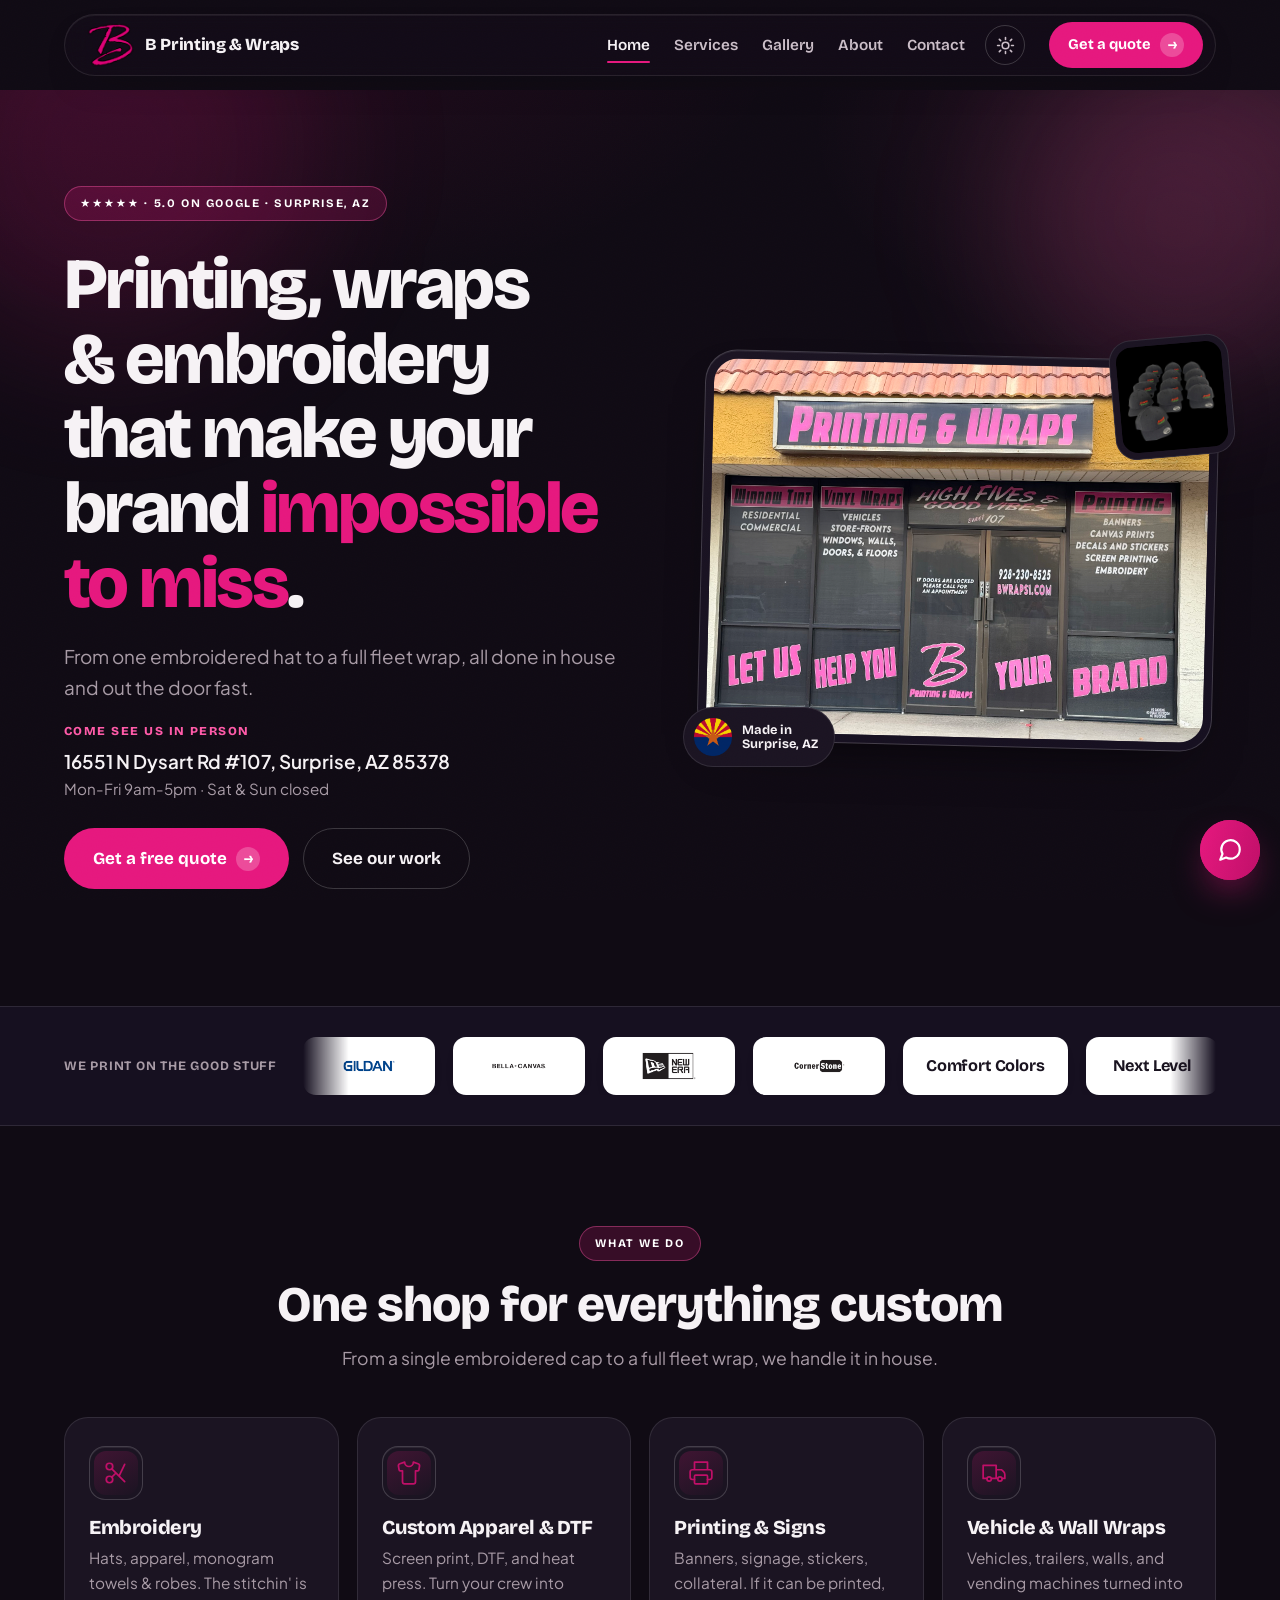
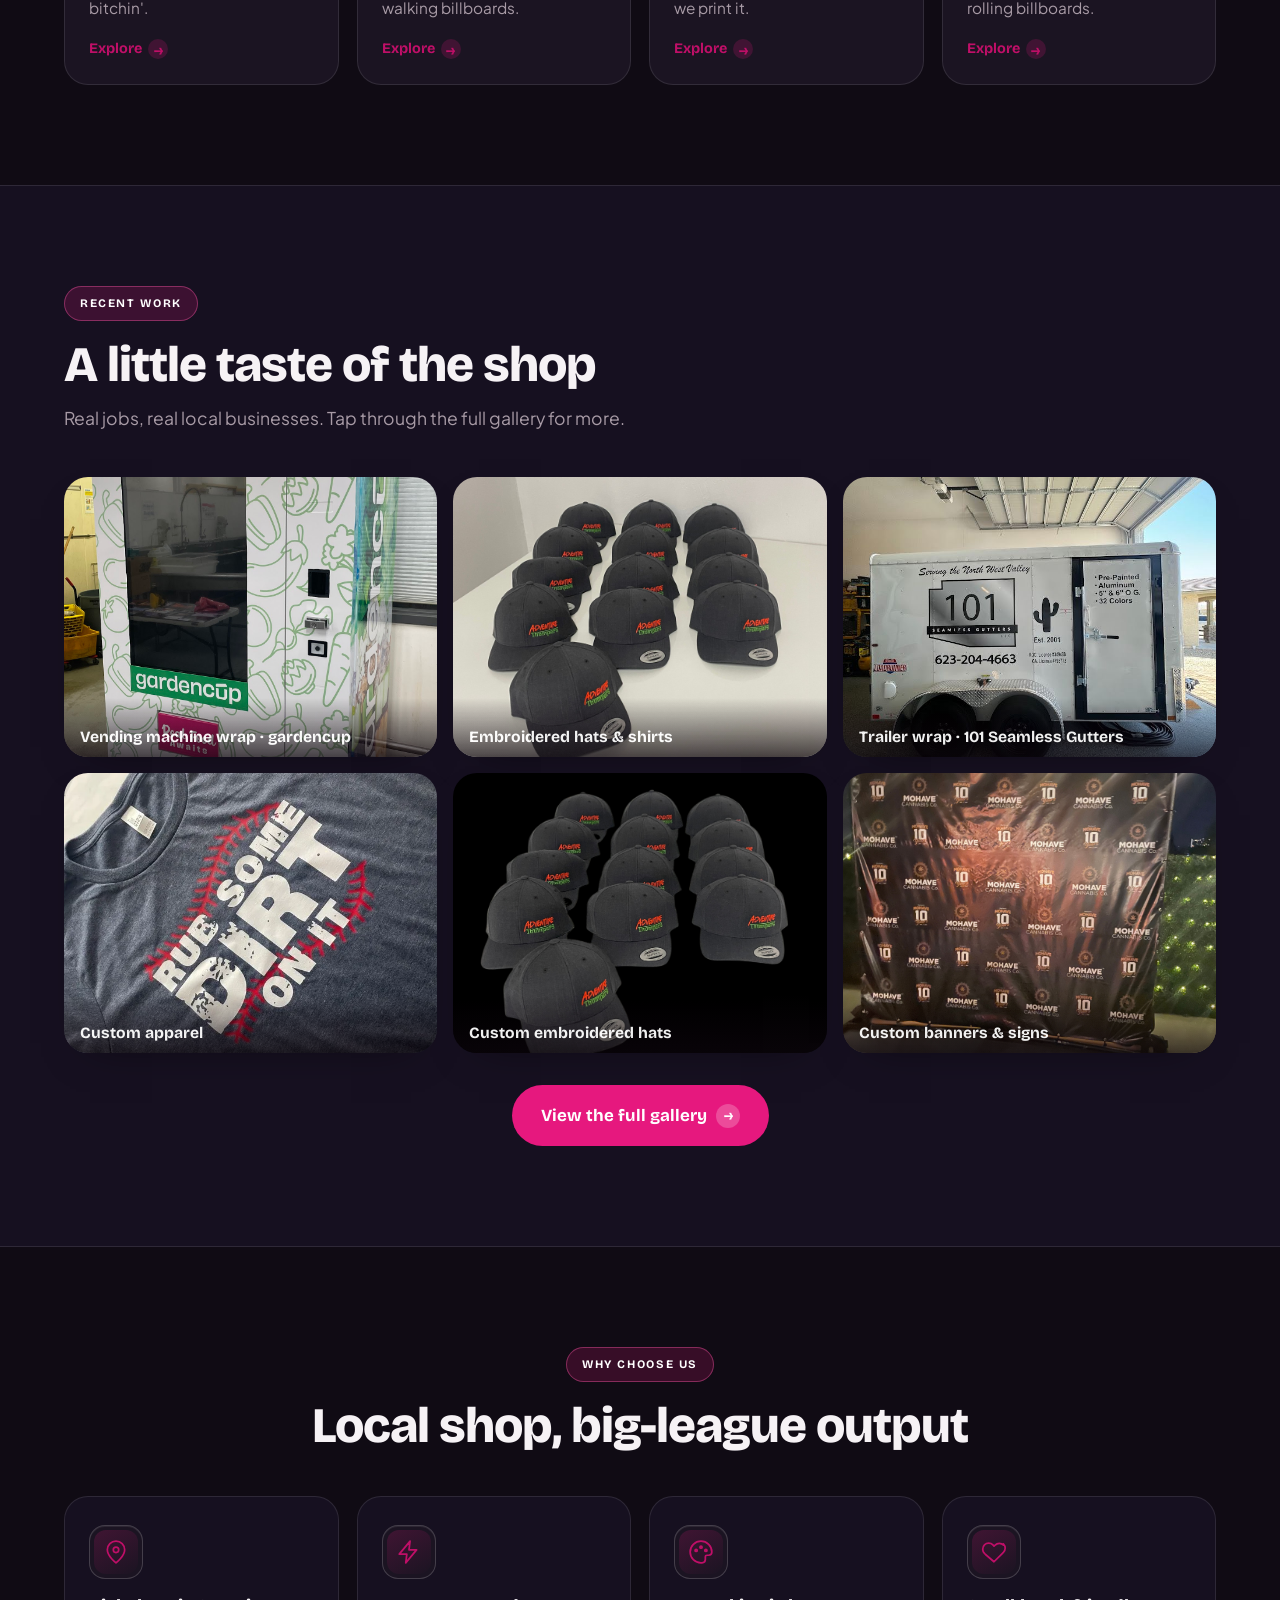
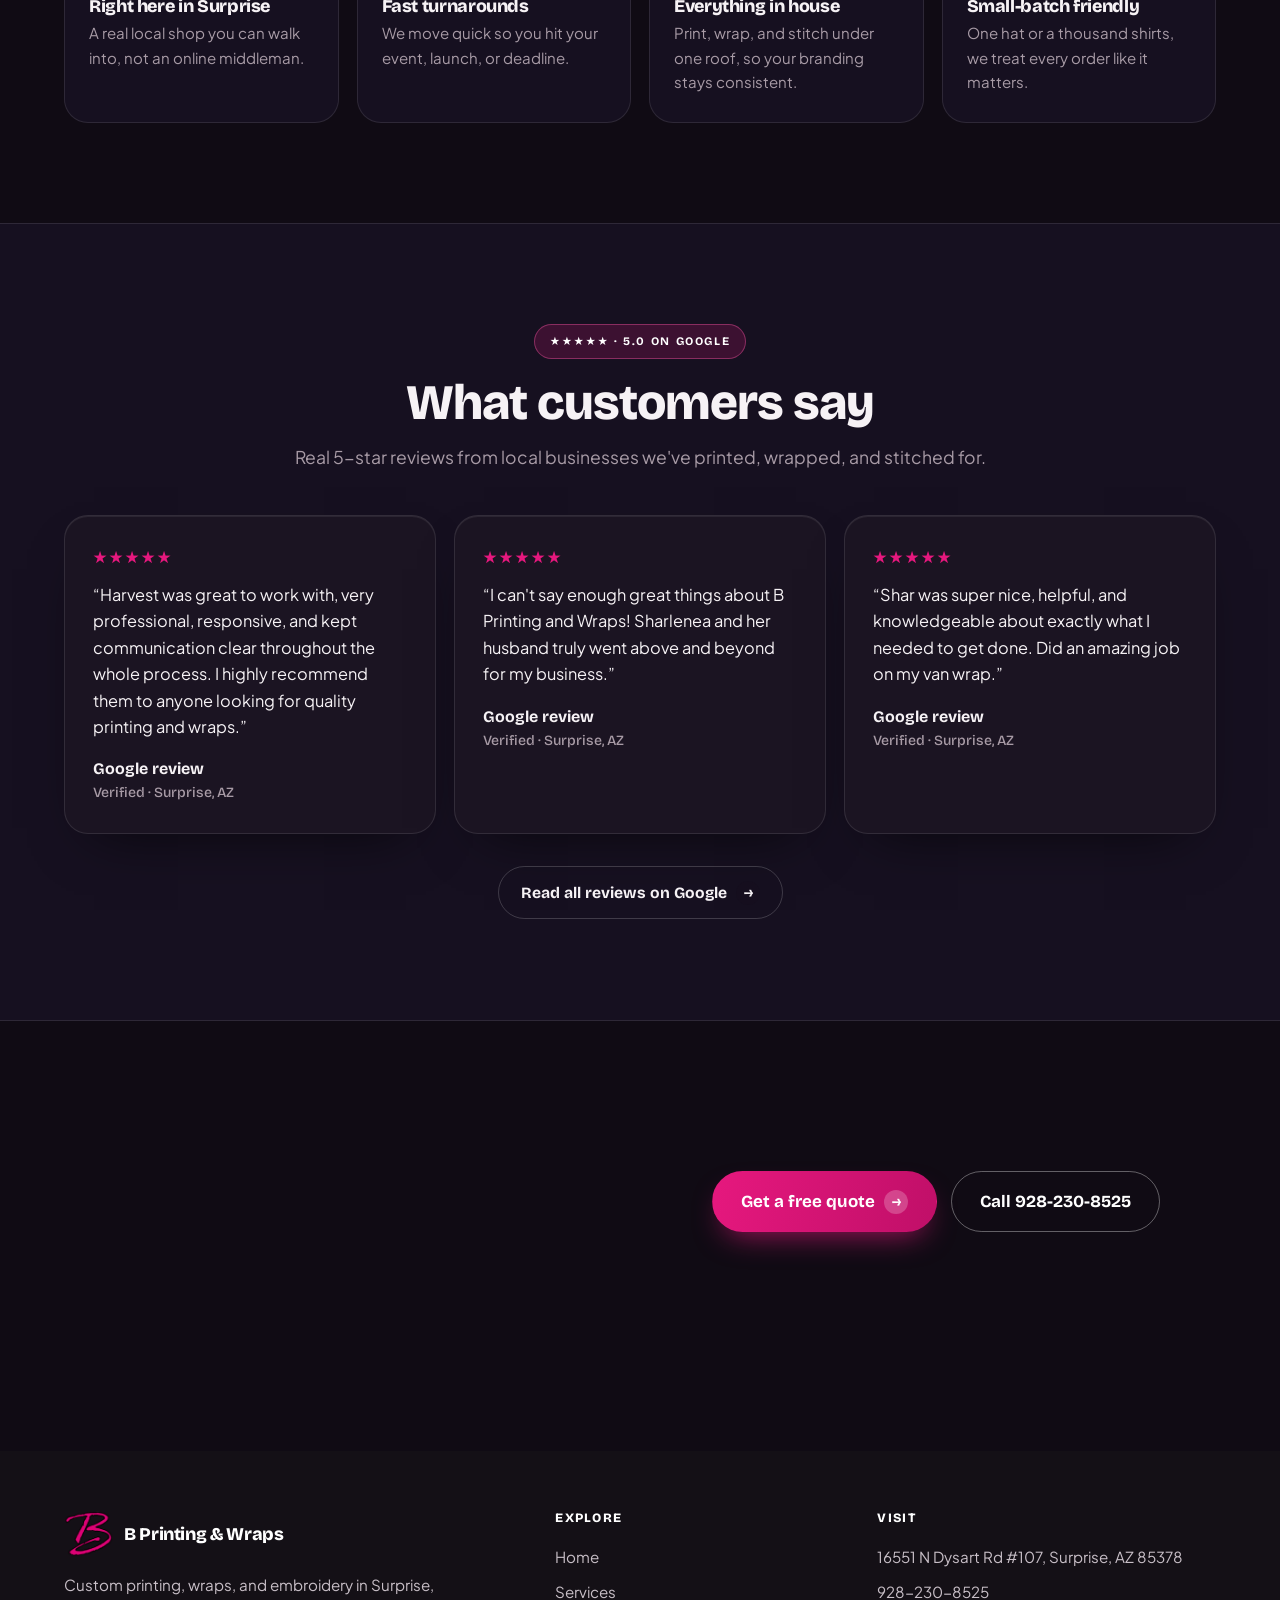
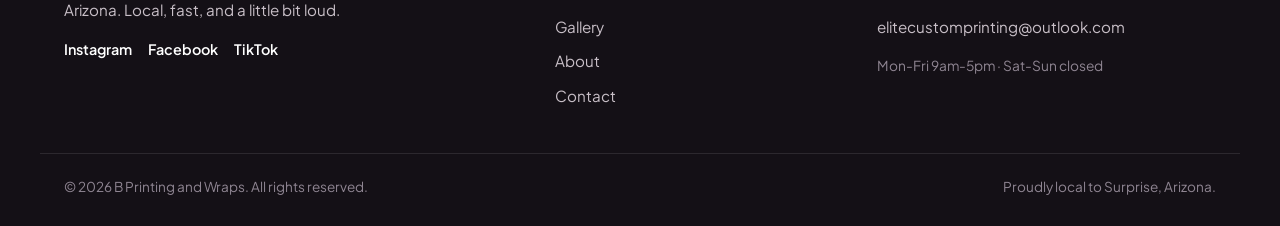
==== commit 2b303f21: "Services page: replace alternating rows with a 2-up .prod-grid of product cards (1-col on mobile) - " ====
--- a/index.html
+++ b/index.html
@@ -14,7 +14,7 @@
 <link rel="preconnect" href="https://fonts.googleapis.com">
 <link rel="preconnect" href="https://fonts.gstatic.com" crossorigin>
 <link href="https://fonts.googleapis.com/css2?family=Bricolage+Grotesque:opsz,wght@12..96,600;12..96,700;12..96,800&family=Plus+Jakarta+Sans:wght@400;500;600;700&display=swap" rel="stylesheet">
-<link rel="stylesheet" href="styles.css?v=25">
+<link rel="stylesheet" href="styles.css?v=26">
 <script type="application/ld+json">{"@context":"https://schema.org","@type":["LocalBusiness","Store"],"@id":"https://bwraps1.com/#business","name":"B Printing and Wraps","description":"Custom printing, wraps, and embroidery in Surprise, Arizona.","image":"https://bwraps1.com/assets/storefront.jpg","logo":"https://bwraps1.com/assets/logo-mark.png","url":"https://bwraps1.com/","telephone":"+19282308525","email":"elitecustomprinting@outlook.com","priceRange":"$$","address":{"@type":"PostalAddress","streetAddress":"16551 N Dysart Rd #107","addressLocality":"Surprise","addressRegion":"AZ","postalCode":"85378","addressCountry":"US"},"areaServed":{"@type":"City","name":"Surprise"},"hasMap":"https://maps.app.goo.gl/eGQwKDuvYefatZDTA","openingHoursSpecification":[{"@type":"OpeningHoursSpecification","dayOfWeek":["Monday","Tuesday","Wednesday","Thursday","Friday"],"opens":"09:00","closes":"17:00"}],"sameAs":["https://www.instagram.com/bprinting_/","https://www.facebook.com/bprintingandwraps","https://www.tiktok.com/@luckstitch"],"aggregateRating":{"@type":"AggregateRating","ratingValue":"5.0","reviewCount":"20"}}</script>
 <script>(function(){try{var t=localStorage.getItem("theme")||"dark";document.documentElement.setAttribute("data-theme",t);}catch(e){}})();</script>
 </head><body class="home">
--- a/styles.css
+++ b/styles.css
@@ -243,6 +243,23 @@
 .ticks li{padding-left:30px;position:relative;font-weight:500}
 .ticks li::before{content:"";position:absolute;left:0;top:2px;width:20px;height:20px;border-radius:100px;background:var(--band);
   background-image:url("data:image/svg+xml,%3Csvg xmlns='http://www.w3.org/2000/svg' viewBox='0 0 24 24' fill='none' stroke='%23e6187e' stroke-width='3.5' stroke-linecap='round' stroke-linejoin='round'%3E%3Cpath d='M20 6L9 17l-5-5'/%3E%3C/svg%3E");background-size:13px;background-repeat:no-repeat;background-position:center}
+/* ---- services product grid (2-up cards, the core of the services page) ---- */
+.prod-grid{display:grid;grid-template-columns:repeat(2,1fr);gap:22px}
+.prod-card{scroll-margin-top:100px;display:flex;flex-direction:column;background:var(--surface);border:1px solid var(--line);
+  border-radius:var(--r-xl);overflow:hidden;box-shadow:var(--shadow-soft);transition:transform .4s var(--ease),box-shadow .4s var(--ease),border-color .3s}
+.prod-card:hover{transform:translateY(-5px);box-shadow:var(--shadow);border-color:transparent}
+.prod-img{overflow:hidden}
+.prod-img img{width:100%;aspect-ratio:16/10;object-fit:cover;transition:transform .7s var(--ease)}
+.prod-card:hover .prod-img img{transform:scale(1.05)}
+.prod-body{display:flex;flex-direction:column;flex:1;padding:28px 28px 30px}
+.prod-body .ic-badge{margin-bottom:16px}
+.prod-body h2{font-size:clamp(1.5rem,2.6vw,2rem);margin-bottom:10px}
+.prod-body>p{color:var(--muted);font-size:1.02rem;margin-bottom:18px}
+.prod-body .ticks{margin-bottom:20px}
+.prod-body .ideal{margin-bottom:24px}
+.prod-body .btn{margin-top:auto;align-self:flex-start}
+[data-theme="dark"] .prod-card:hover{box-shadow:var(--shadow),inset 0 1px 0 rgba(255,255,255,.07)}
+
 /* use-case showcase (services page) */
 .usecase-grid{display:grid;grid-template-columns:repeat(4,1fr);gap:16px}
 .usecase{position:relative;border-radius:var(--r-lg);overflow:hidden;box-shadow:var(--shadow-soft)}
@@ -403,6 +420,7 @@
   .brands-in{flex-direction:column;align-items:stretch;gap:14px}
   .brands-marquee{width:100%;min-width:0}
   .svc-grid,.feat-grid,.gal-grid,.usecase-grid,.stats{grid-template-columns:1fr 1fr;gap:12px}
+  .prod-grid{grid-template-columns:1fr}
   .gal-masonry .tile:nth-child(7n+1){grid-row:span 1}
   .gal-masonry .tile:nth-child(7n+1) img{aspect-ratio:4/3}
   .f-row{grid-template-columns:1fr}
@@ -416,10 +434,11 @@
 /* ---- mobile: center everything (phones) ---- */
 @media (max-width:600px){
   /* text blocks center */
-  .page-hero .wrap,.sec-head,.svc-row-copy,.about-copy,.svc,.feat,.tst,.cside-card{text-align:center}
-  .page-hero p,.sec-head p,.svc-row-copy>p,.about-copy p,.tst p{margin-inline:auto}
+  .page-hero .wrap,.sec-head,.svc-row-copy,.prod-body,.about-copy,.svc,.feat,.tst,.cside-card{text-align:center}
+  .page-hero p,.sec-head p,.svc-row-copy>p,.prod-body>p,.about-copy p,.tst p{margin-inline:auto}
   /* icon badges + eyebrows sit centered above their centered text */
-  .svc .ic-badge,.feat .ic-badge,.svc-row-copy .ic-badge{margin-inline:auto}
+  .svc .ic-badge,.feat .ic-badge,.svc-row-copy .ic-badge,.prod-body .ic-badge{margin-inline:auto}
+  .prod-body .btn{align-self:center}
   .svc-row-copy .eyebrow{display:inline-flex}
   /* inline-flex groups (buttons, more-links, chips, stars) recenter via the parent's text-align,
      but flex containers need their own justify */
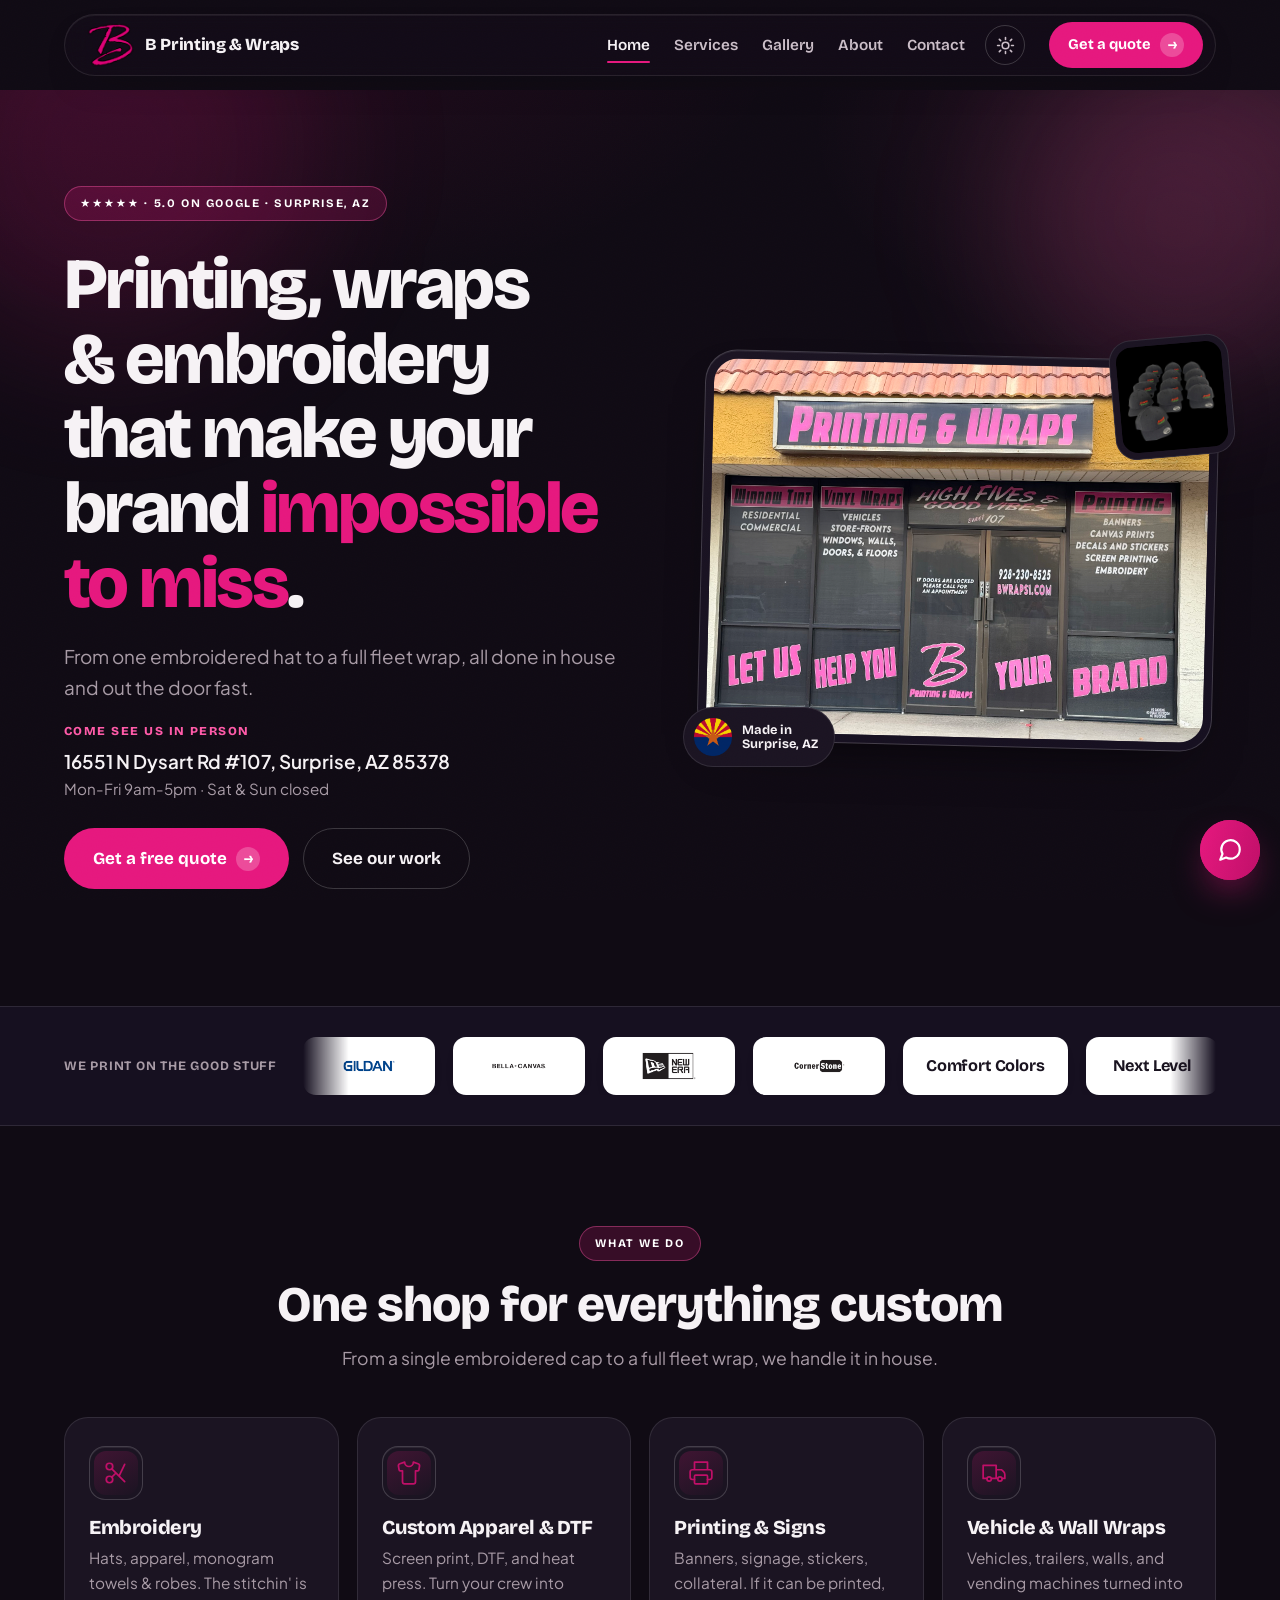
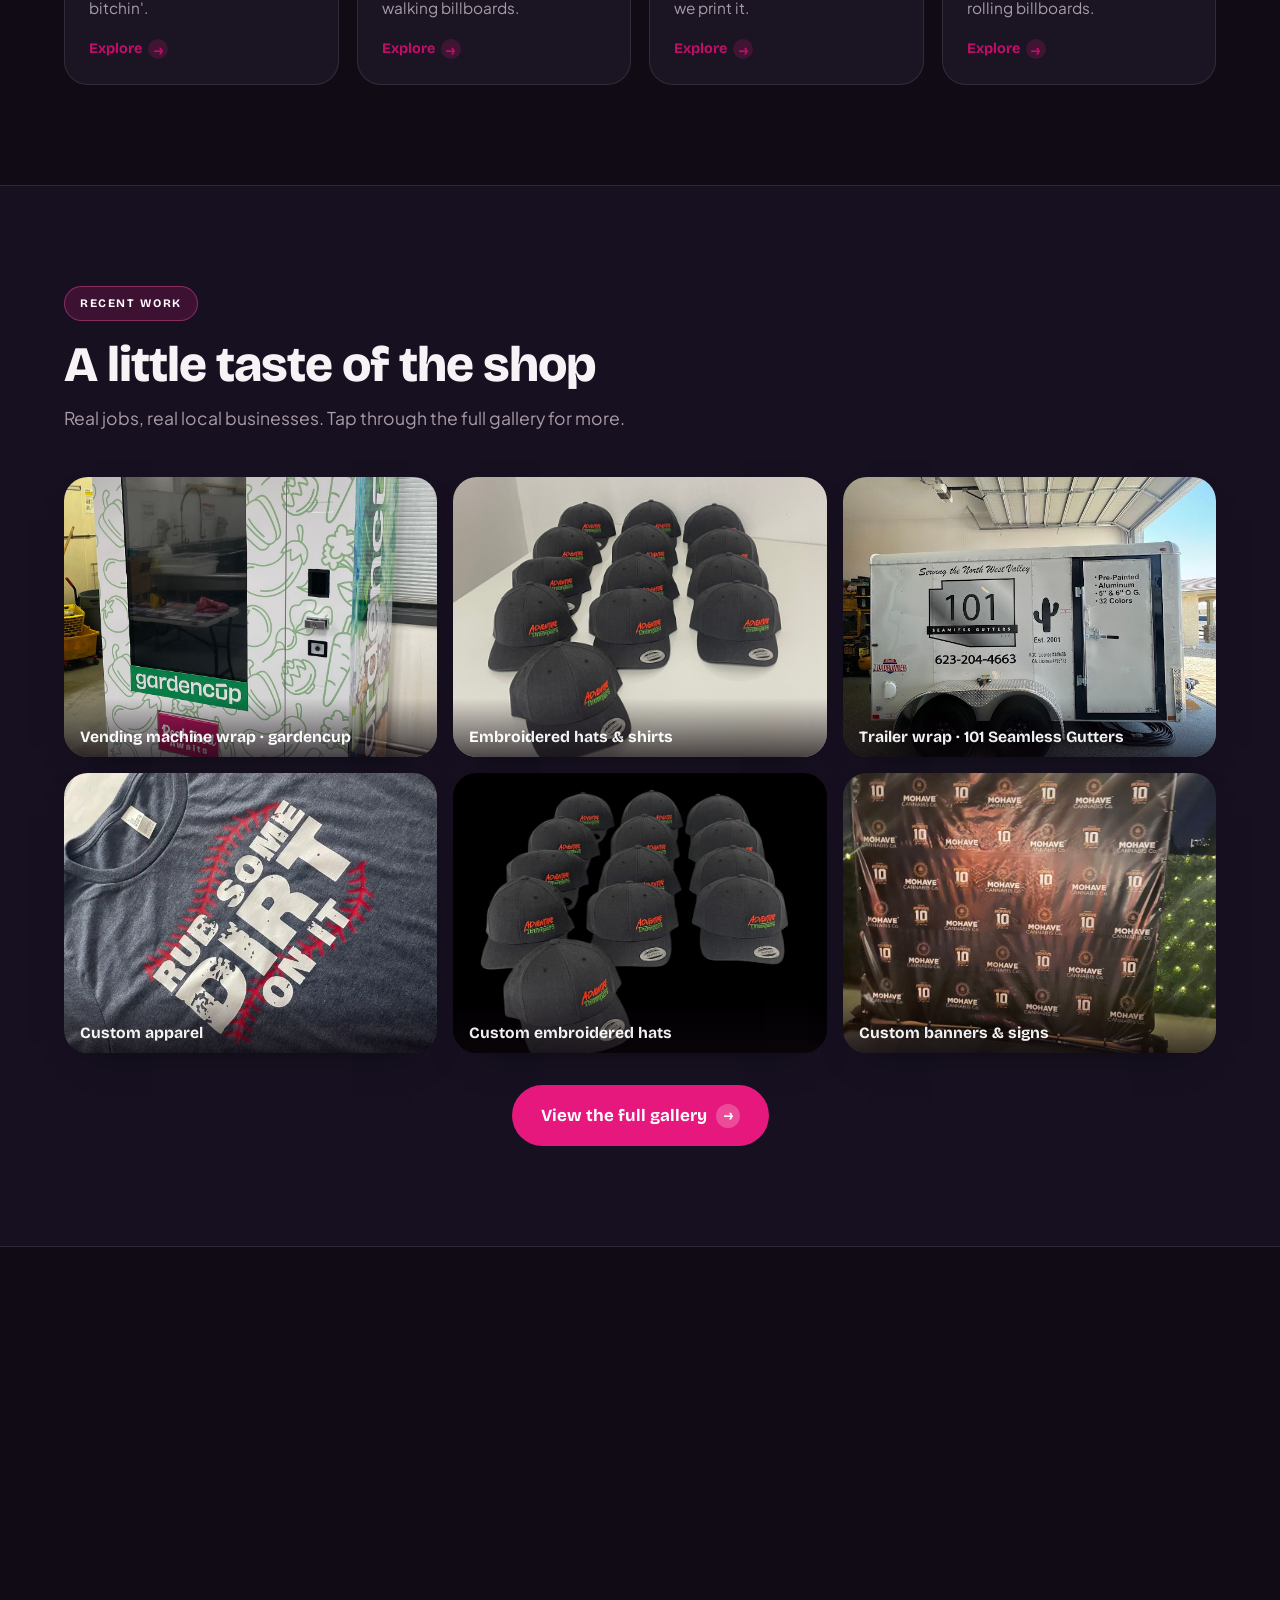
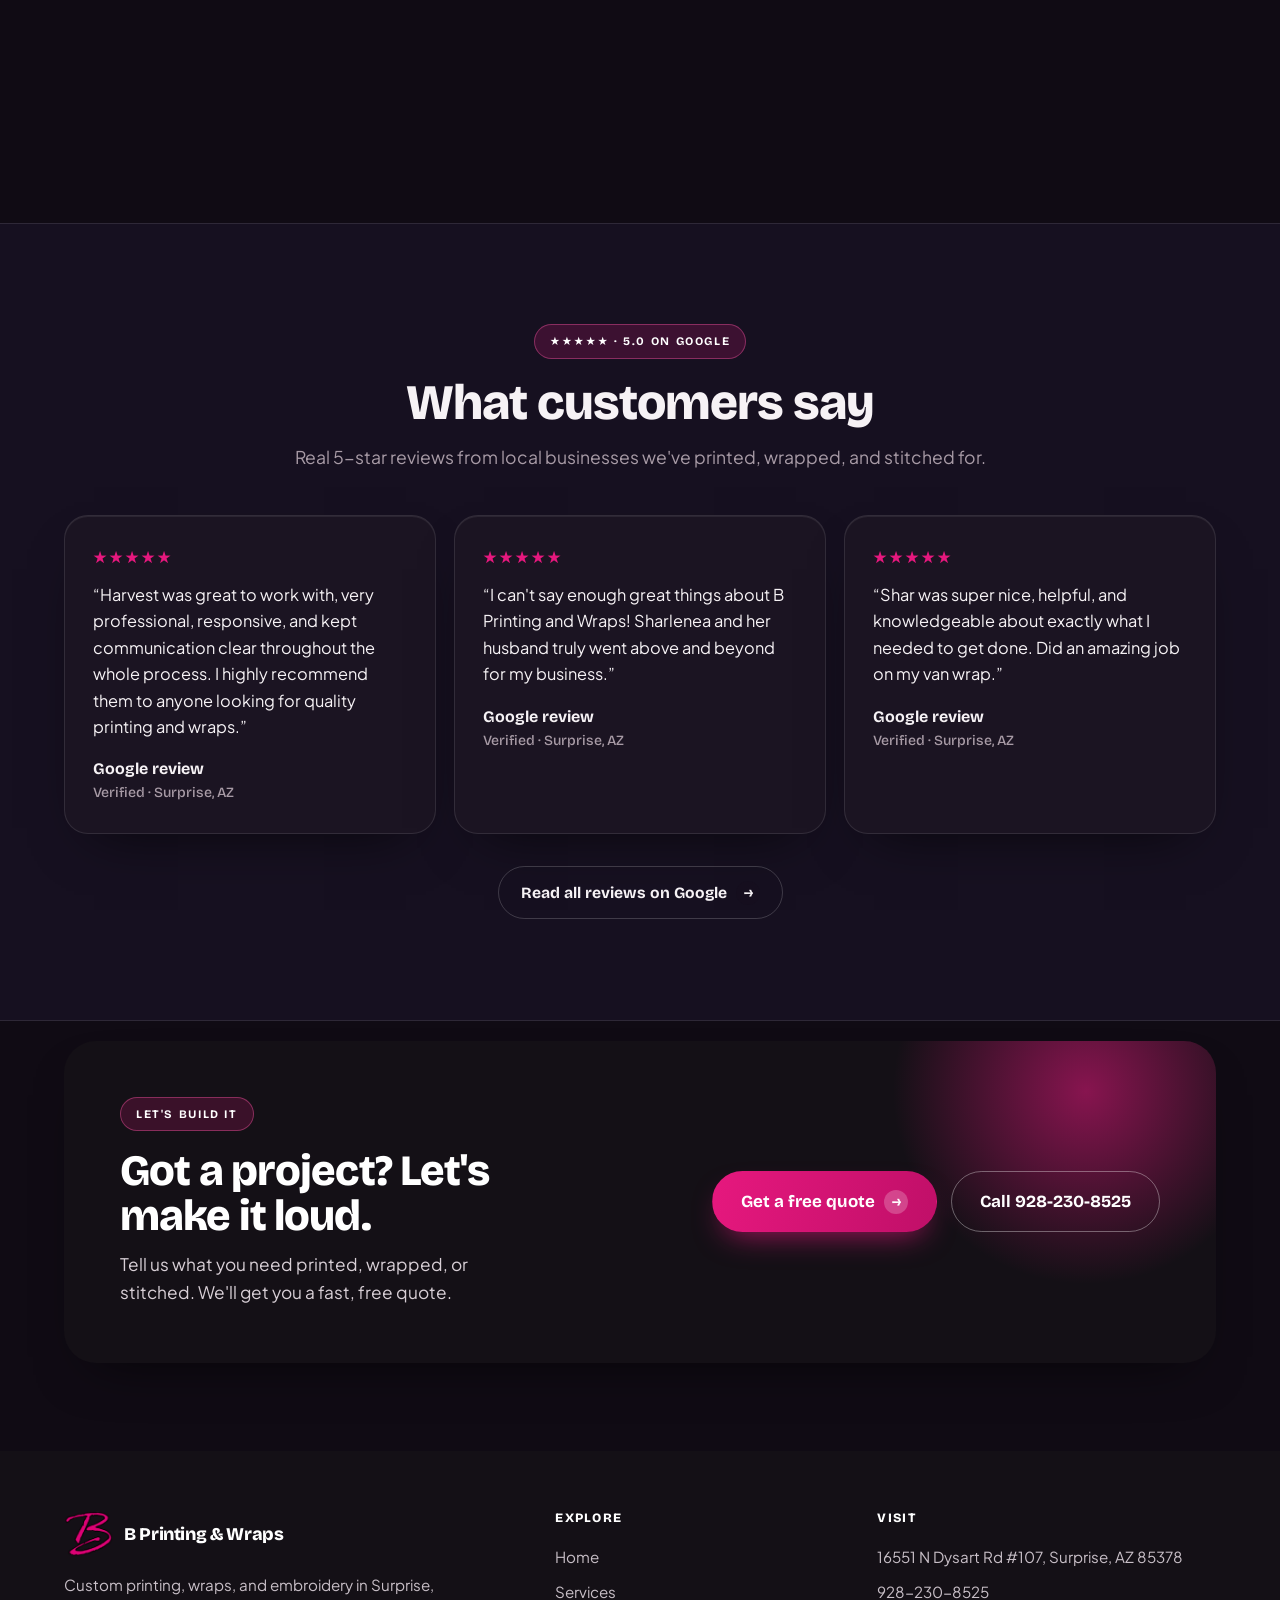
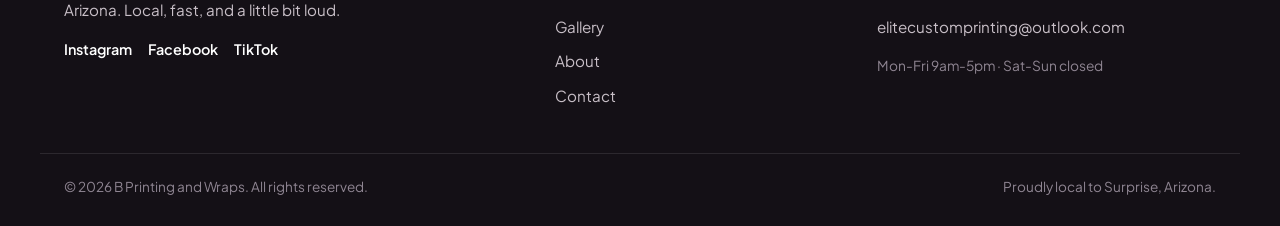
==== commit 0548a3c0: "Chat wizard: name-step prompt -> 'Now let's grab your contact info. What's your name?' (signals proj" ====
--- a/index.html
+++ b/index.html
@@ -151,4 +151,4 @@
   </div>
 </div>
 <script src="app.js?v=3"></script>
-<script src="chat.js?v=4"></script></body></html>+<script src="chat.js?v=5"></script></body></html>
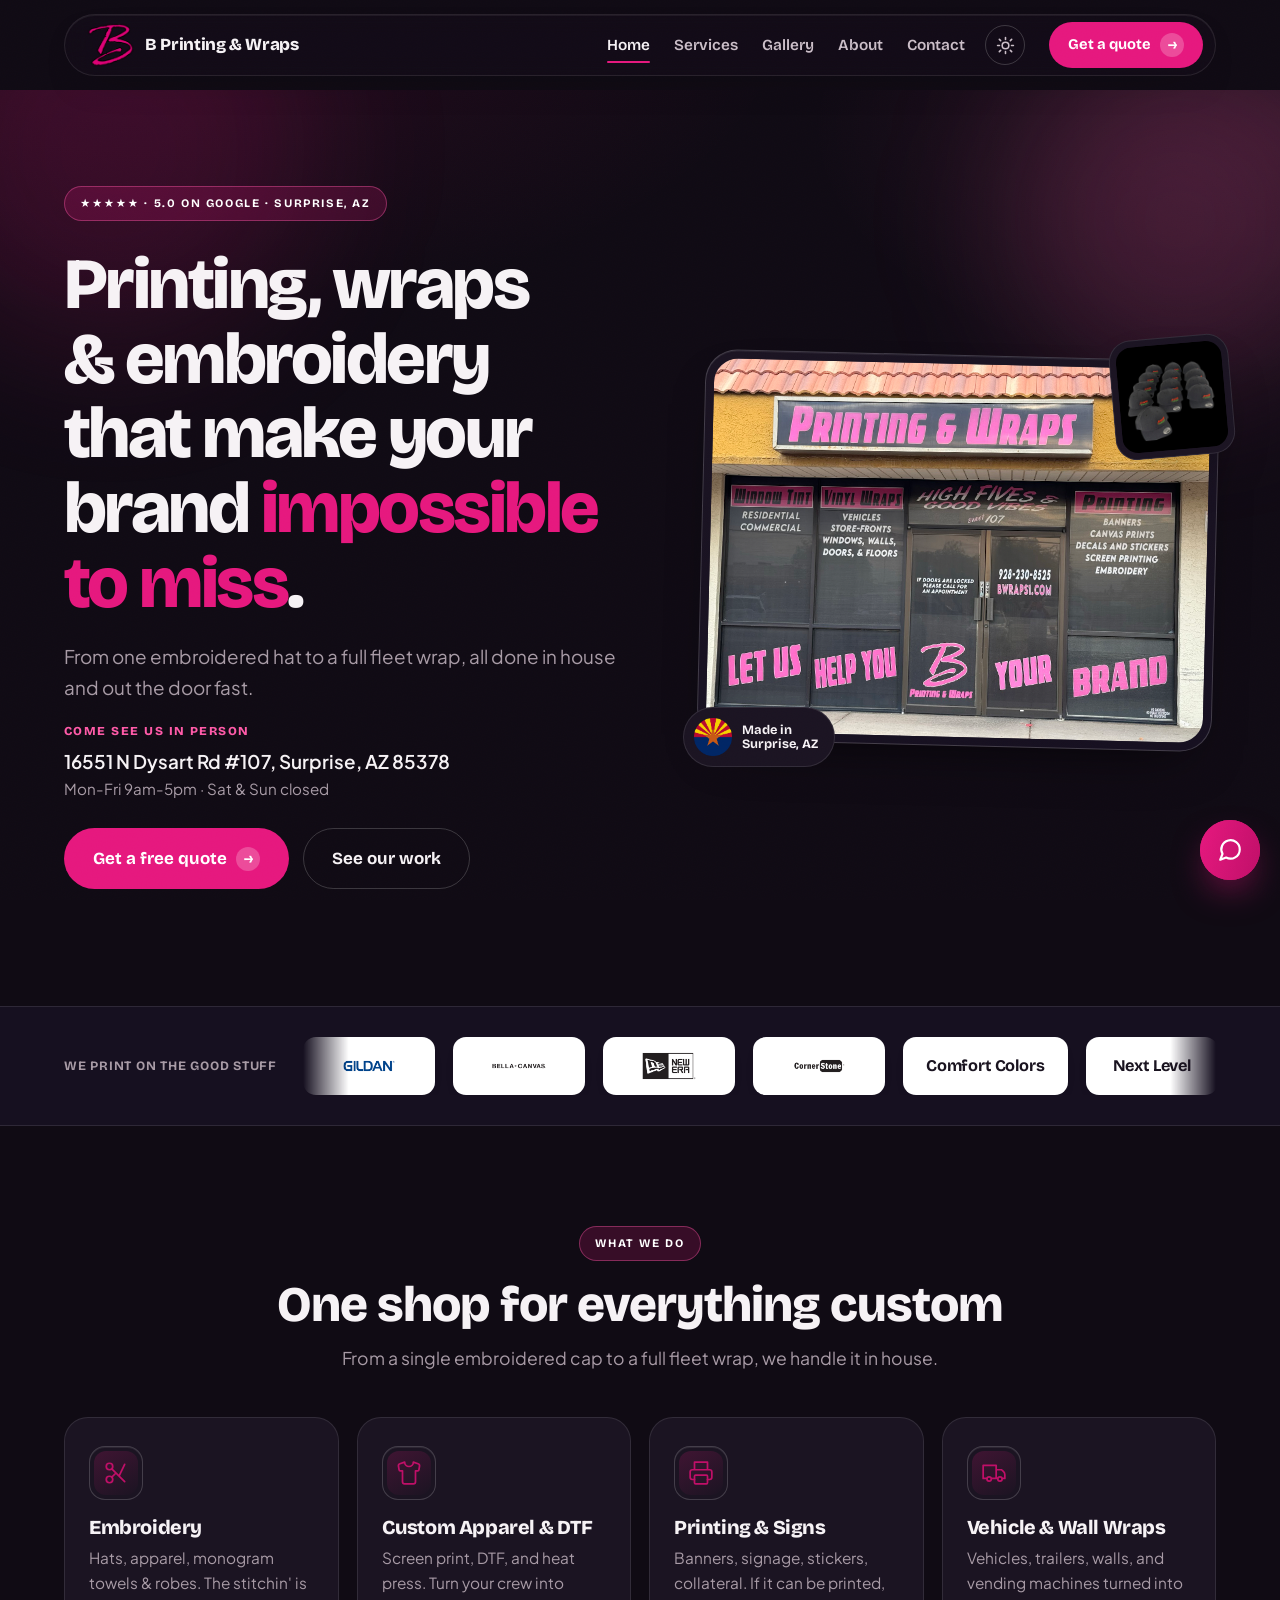
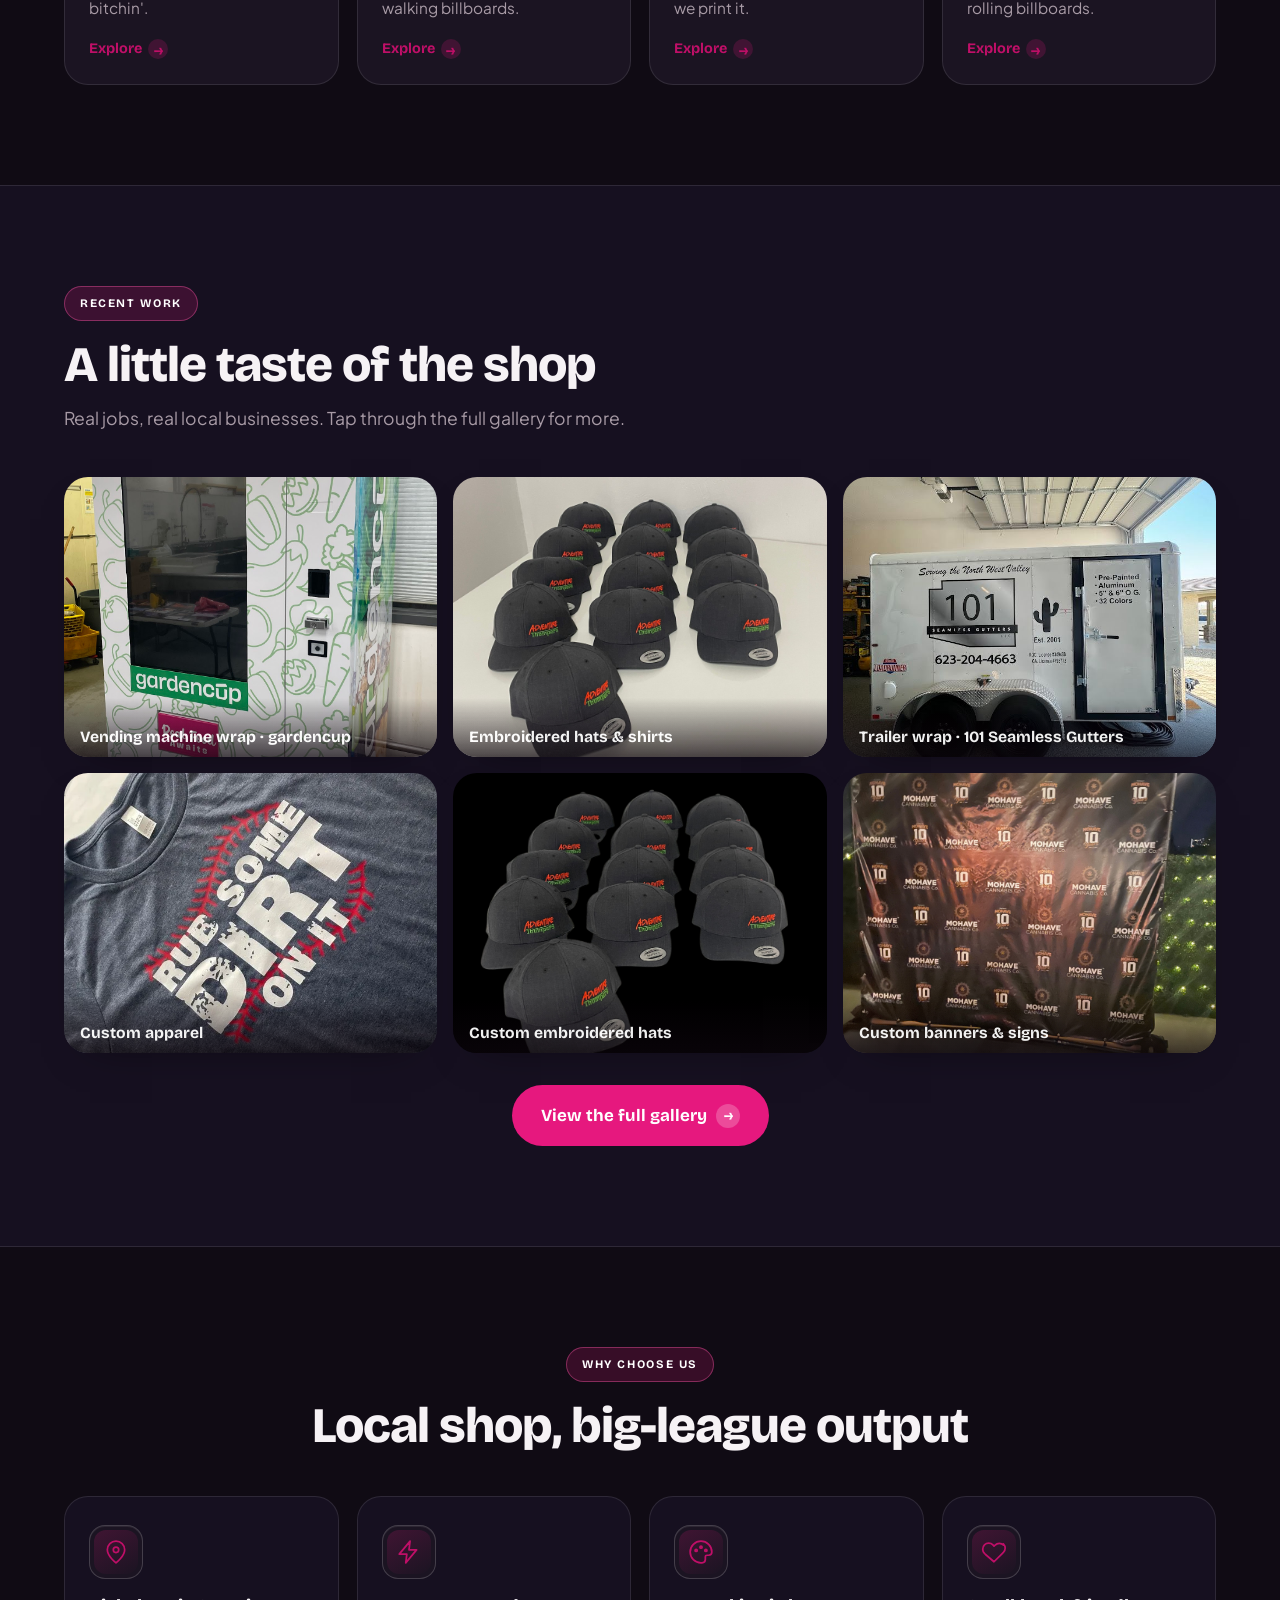
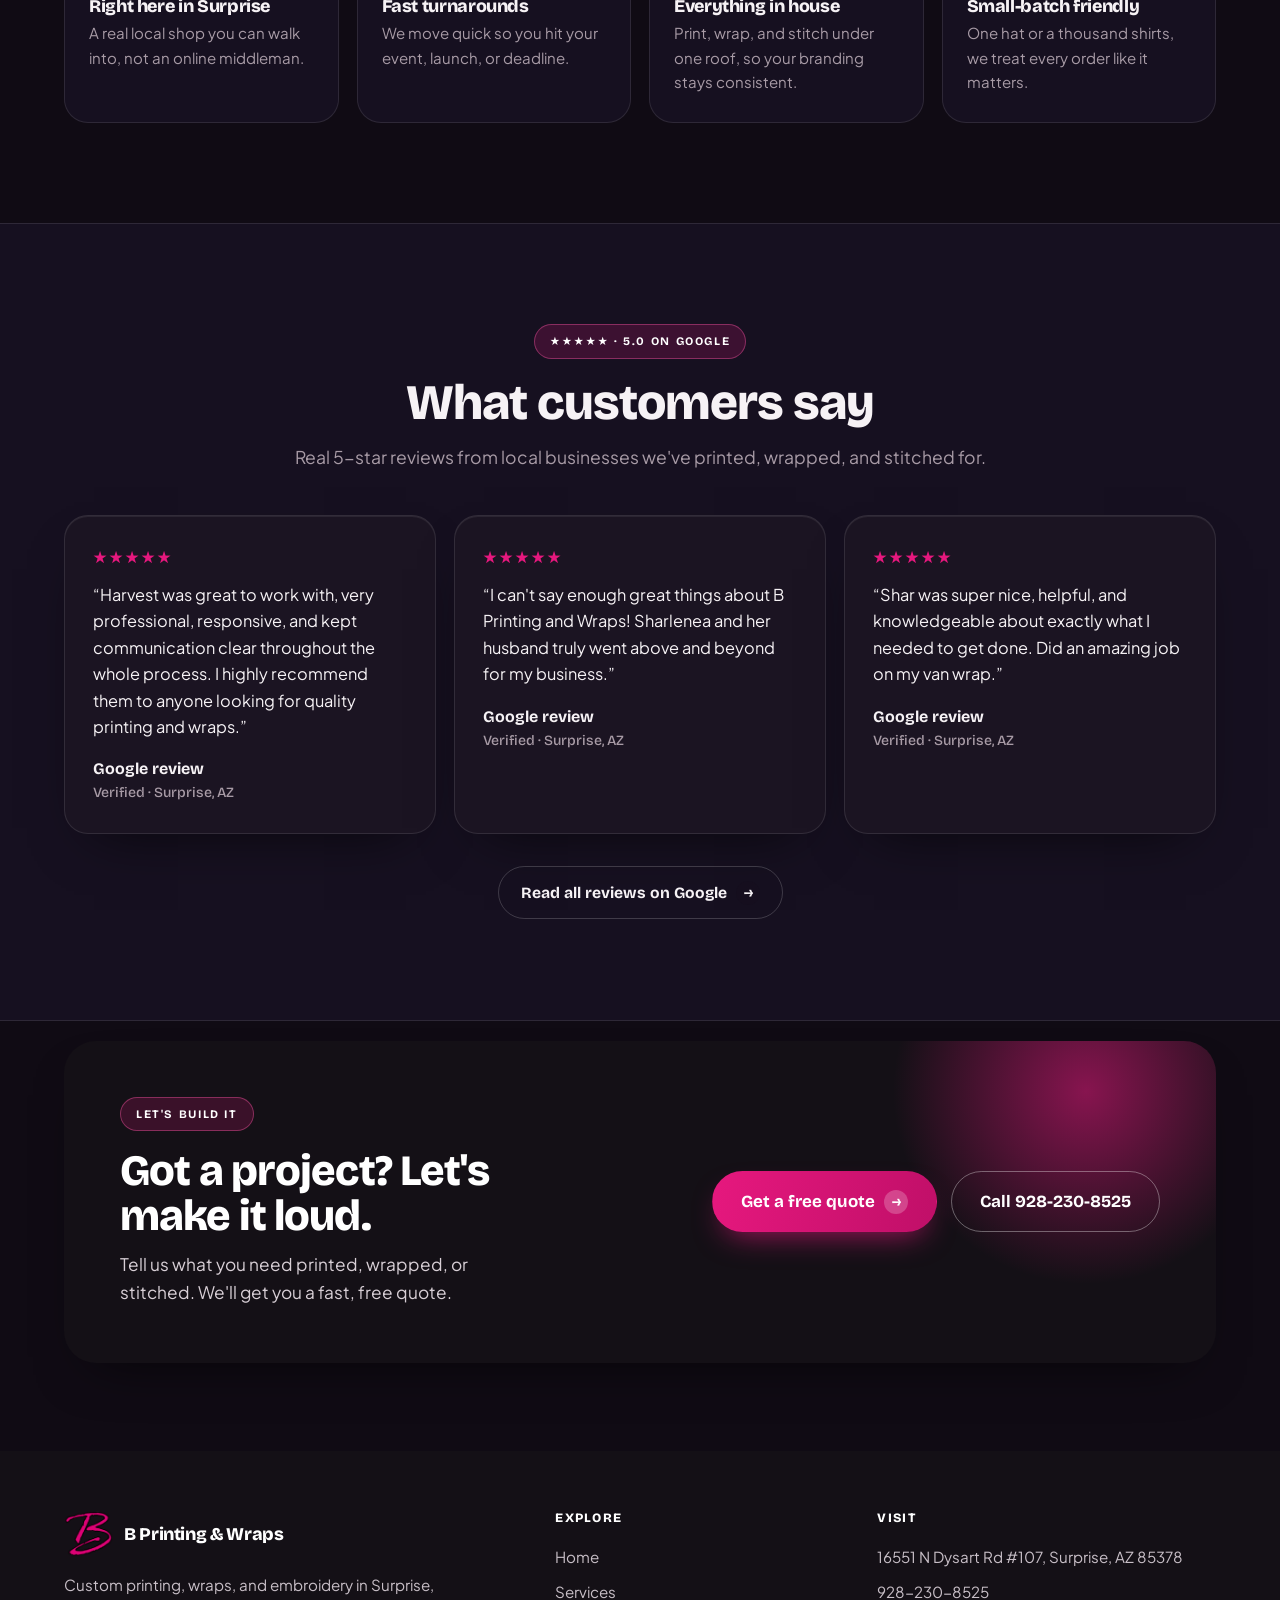
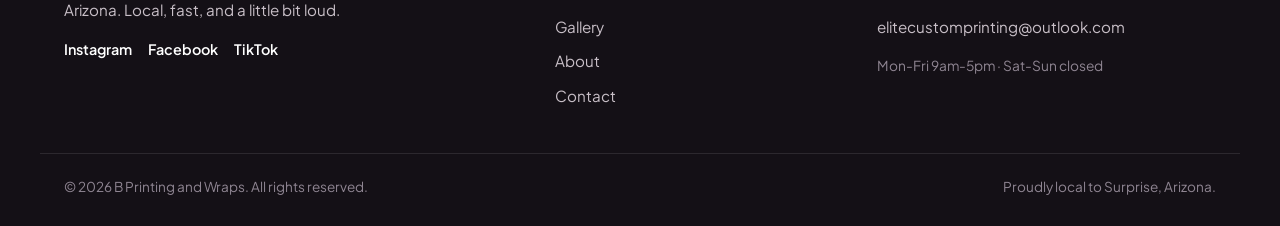
==== commit 878edd29: "Make the address a tappable maps link on the contact card + in the chatbot (linkify detects the addr" ====
--- a/index.html
+++ b/index.html
@@ -151,4 +151,4 @@
   </div>
 </div>
 <script src="app.js?v=3"></script>
-<script src="chat.js?v=5"></script></body></html>+<script src="chat.js?v=6"></script></body></html>
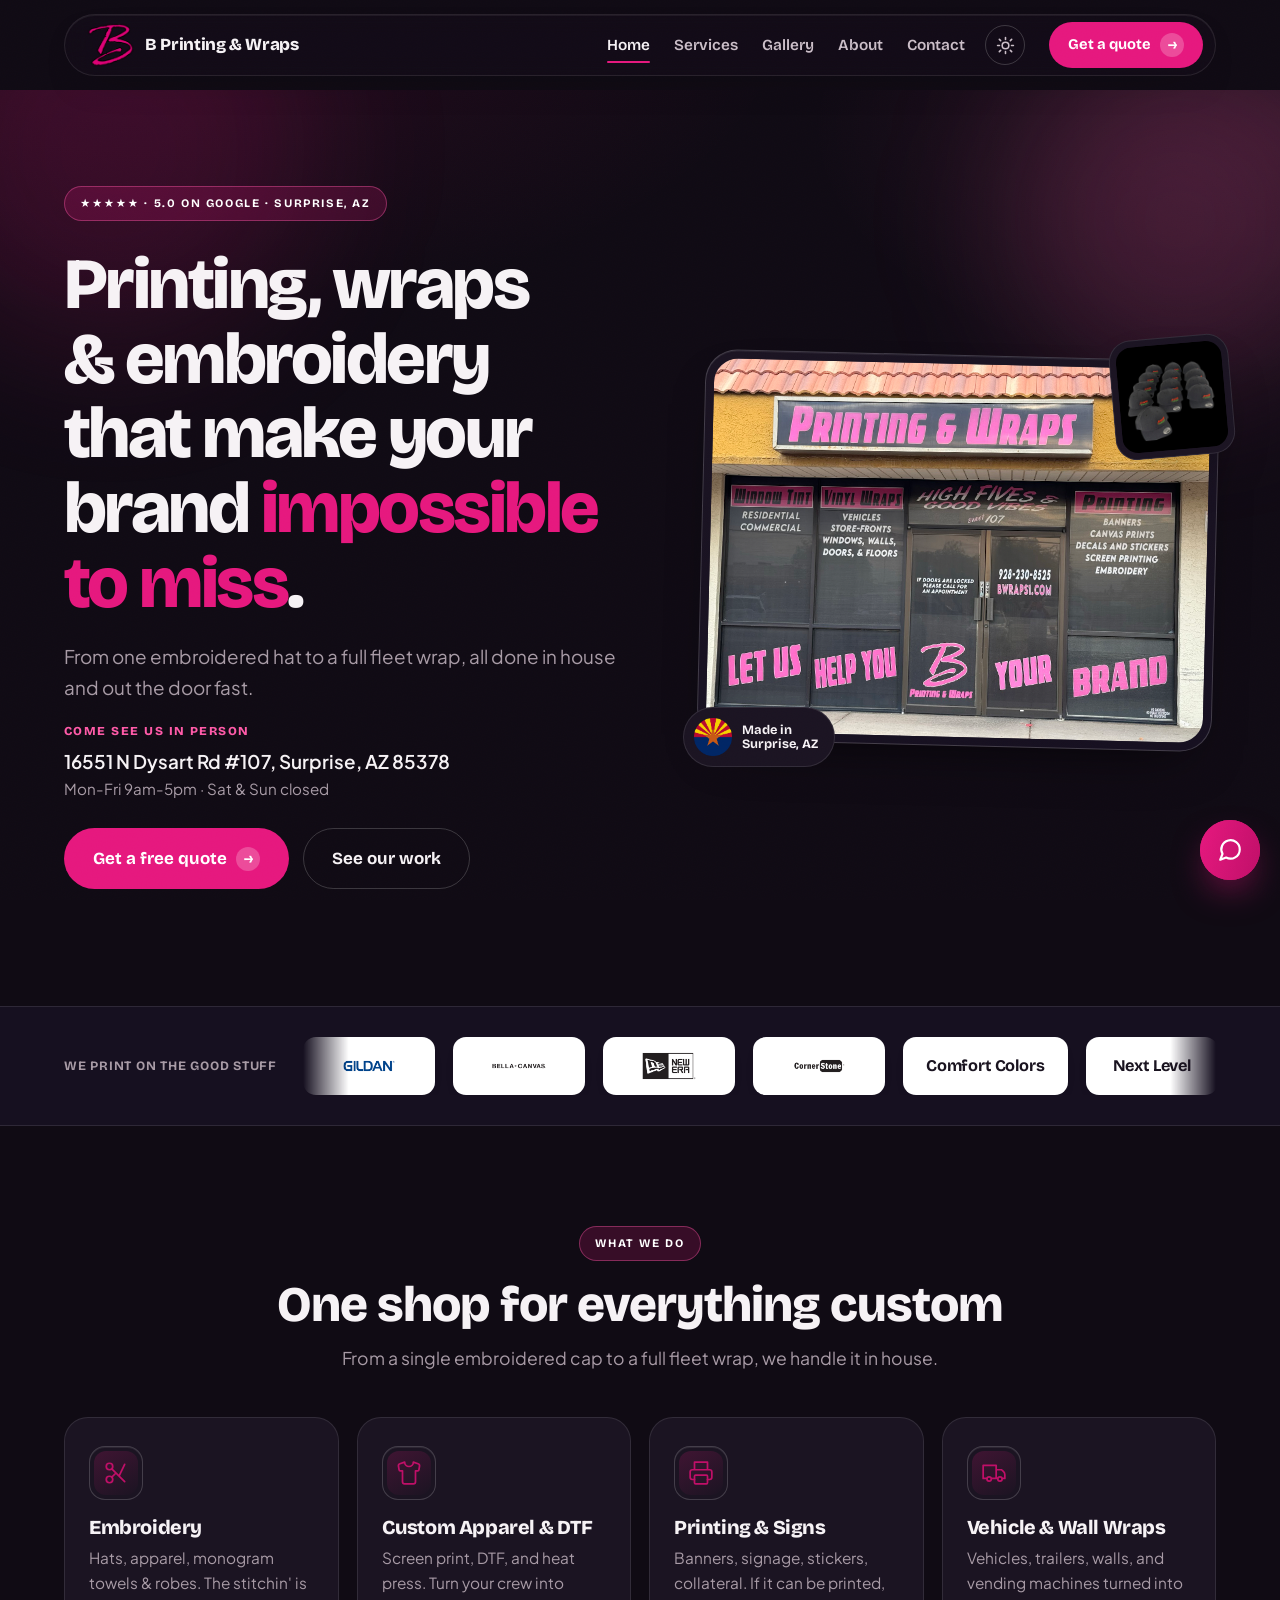
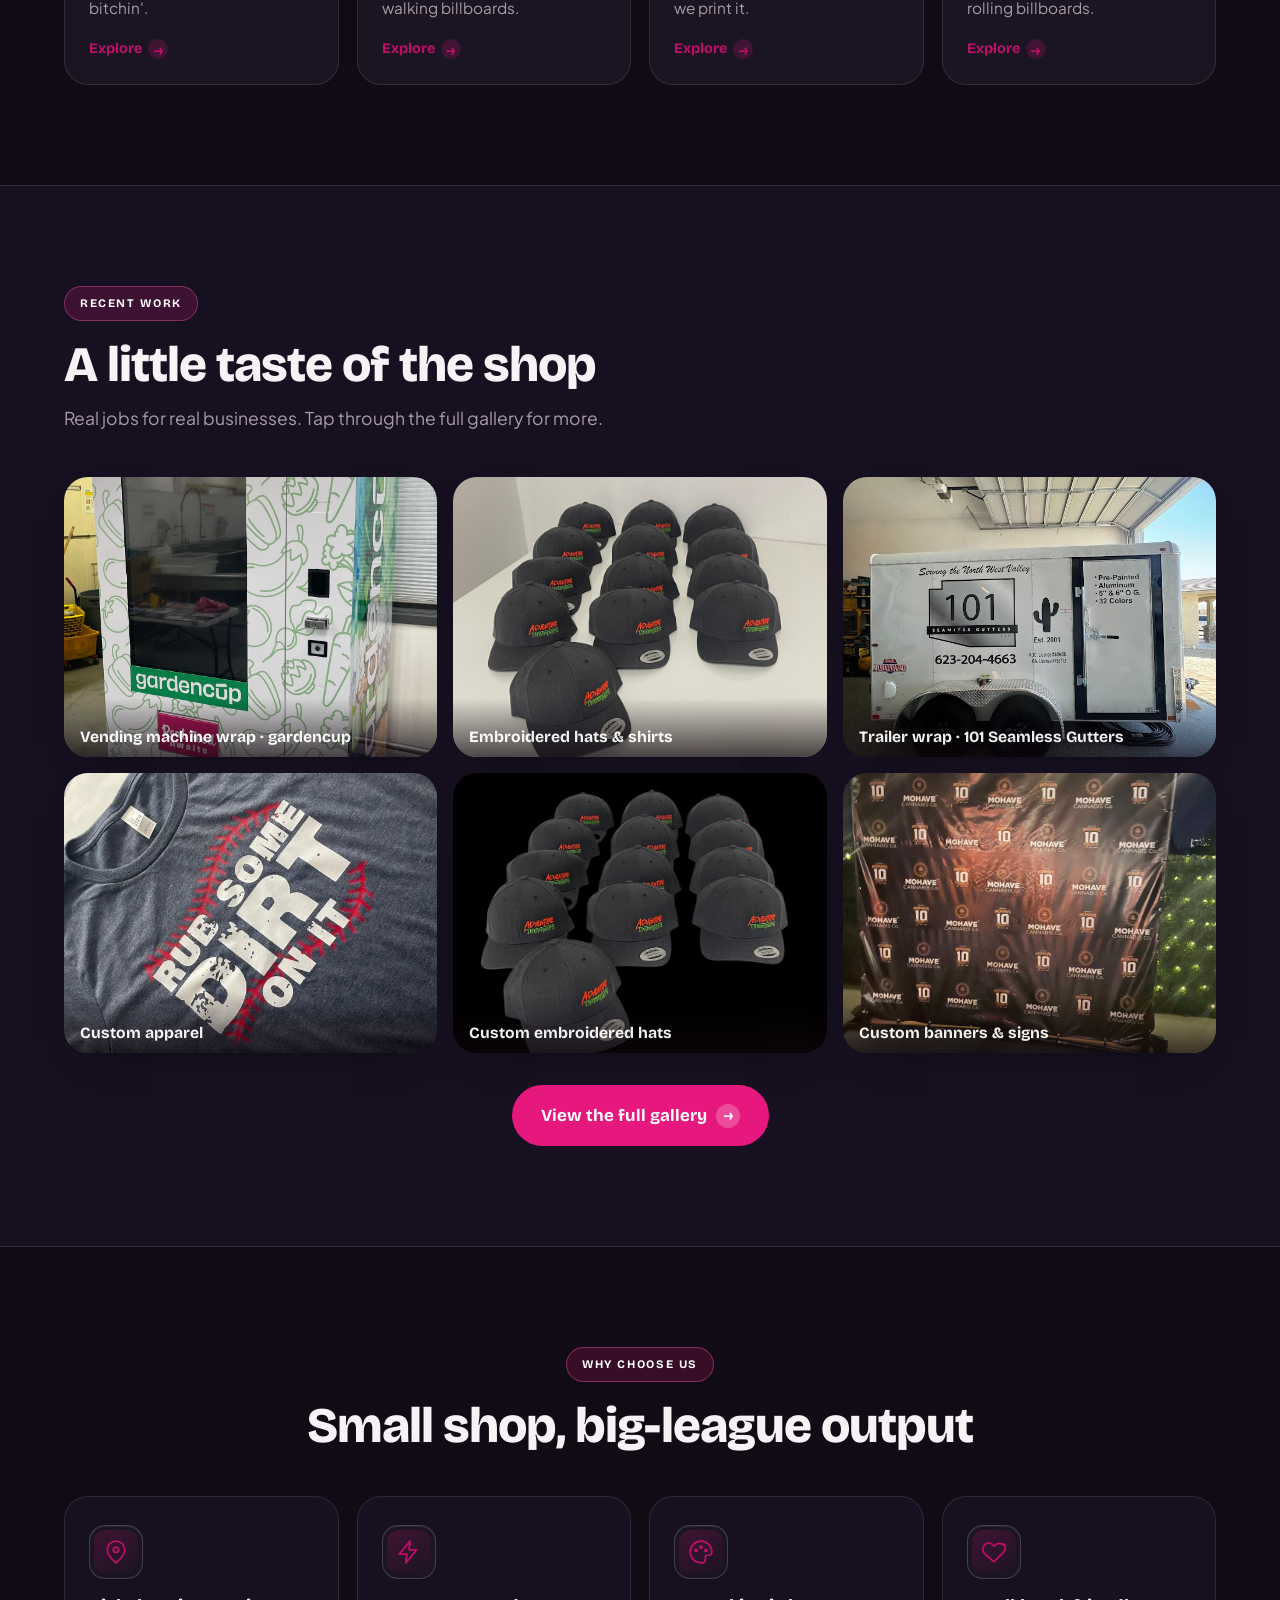
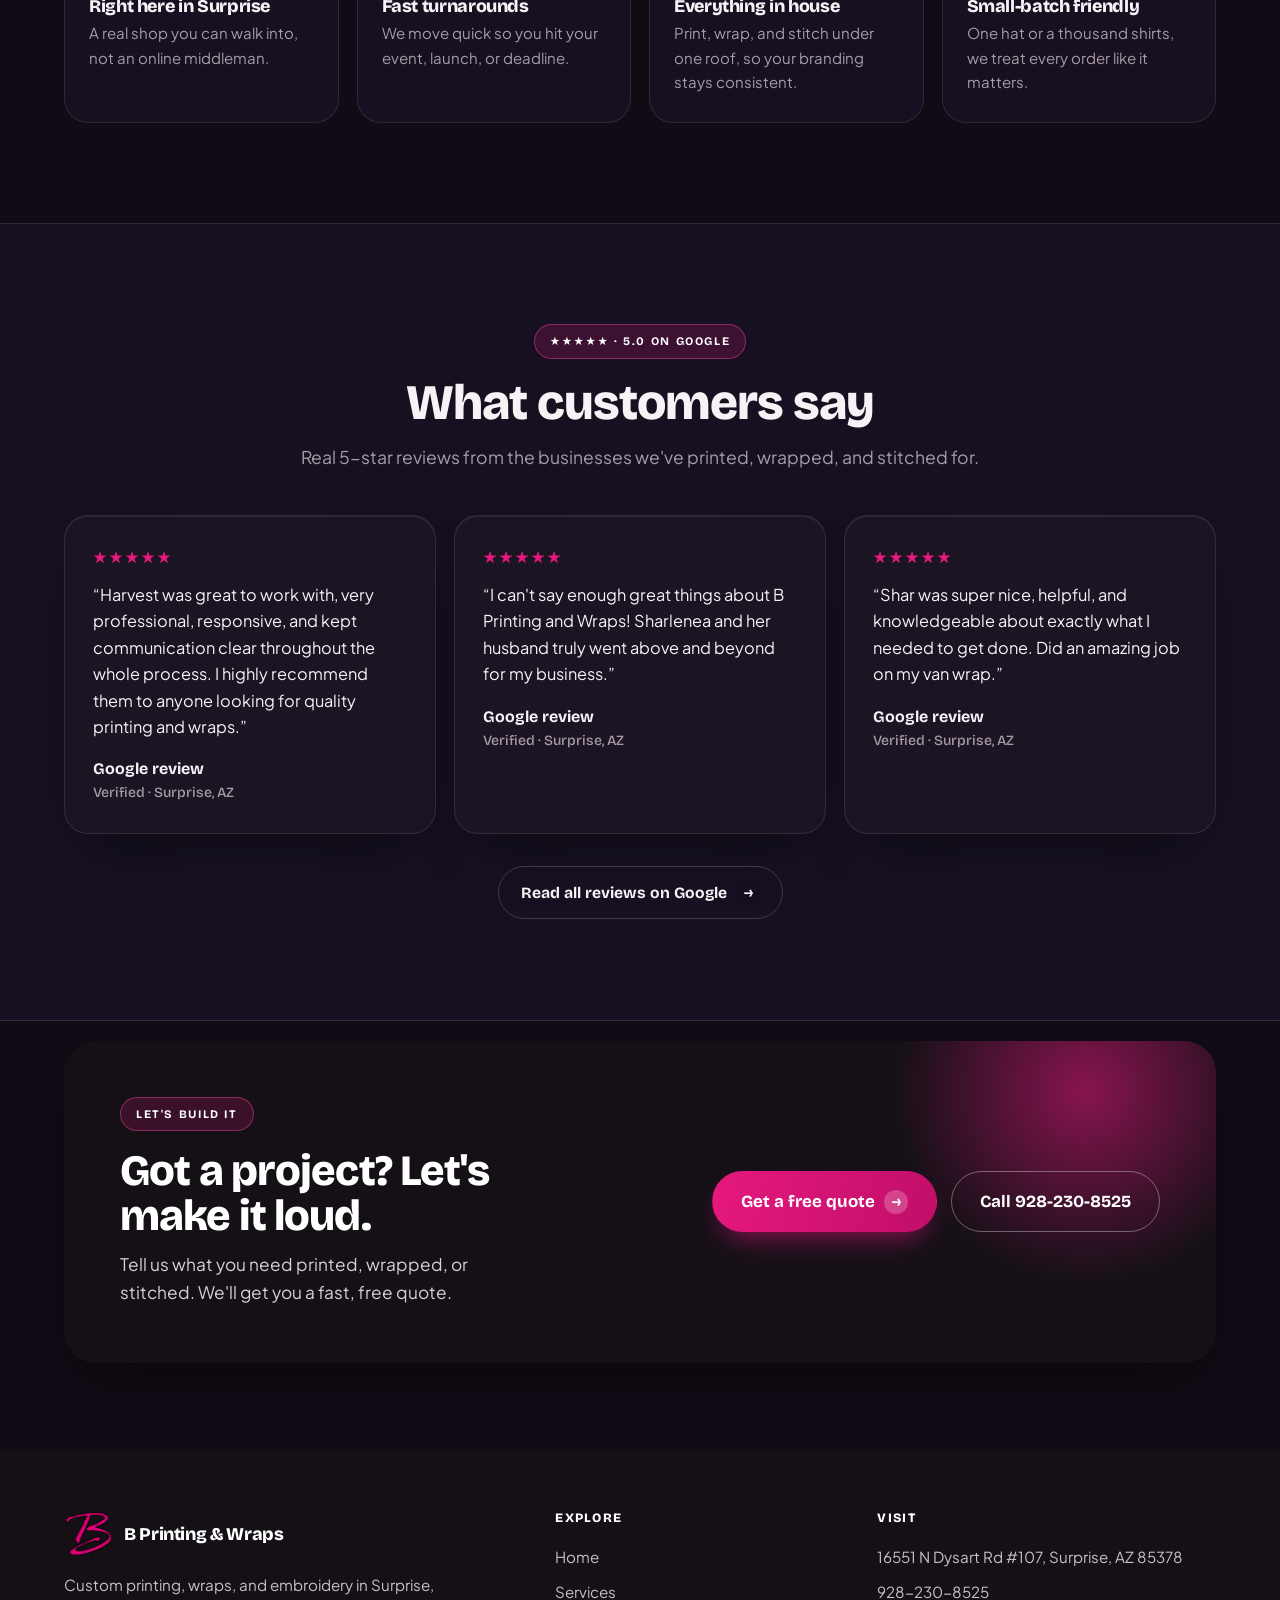
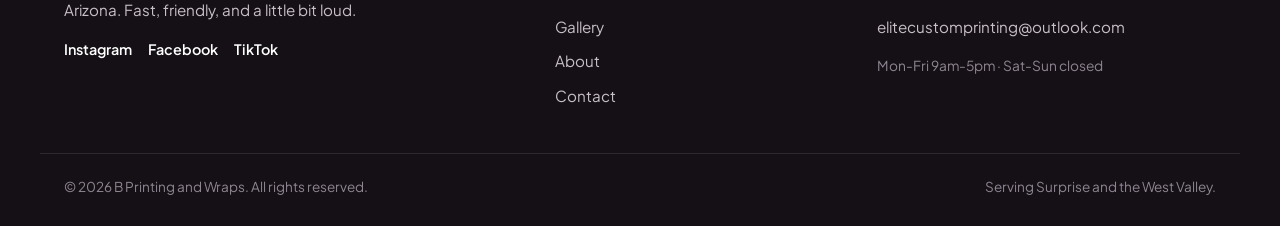
==== commit cbe10279: "Copy: cut repetitive 'local' sloganeering across the site + chatbot (kept address, Surprise/West Val" ====
--- a/index.html
+++ b/index.html
@@ -1,14 +1,14 @@
 <!doctype html><html lang="en"><head>
 <meta charset="utf-8"><meta name="viewport" content="width=device-width,initial-scale=1">
-<title>B Printing and Wraps | Surprise's custom print, wrap & embroidery shop</title><meta name="description" content="Custom printing, wraps, and embroidery in Surprise, Arizona. Get a fast, free quote from a local shop that does it all.">
+<title>B Printing and Wraps | Surprise's custom print, wrap & embroidery shop</title><meta name="description" content="Custom printing, wraps, and embroidery in Surprise, Arizona. Get a fast, free quote from the shop that does it all.">
 <link rel="canonical" href="https://bwraps1.com/index.html">
 <meta name="robots" content="index,follow">
-<meta property="og:title" content="B Printing and Wraps | Surprise's custom print, wrap & embroidery shop"><meta property="og:description" content="Custom printing, wraps, and embroidery in Surprise, Arizona. Get a fast, free quote from a local shop that does it all.">
+<meta property="og:title" content="B Printing and Wraps | Surprise's custom print, wrap & embroidery shop"><meta property="og:description" content="Custom printing, wraps, and embroidery in Surprise, Arizona. Get a fast, free quote from the shop that does it all.">
 <meta property="og:type" content="website"><meta property="og:url" content="https://bwraps1.com/index.html">
 <meta property="og:site_name" content="B Printing and Wraps"><meta property="og:image" content="https://bwraps1.com/assets/storefront.jpg">
 <meta property="og:locale" content="en_US"><meta name="theme-color" content="#e6187e">
 <meta name="twitter:card" content="summary_large_image">
-<meta name="twitter:title" content="B Printing and Wraps | Surprise's custom print, wrap & embroidery shop"><meta name="twitter:description" content="Custom printing, wraps, and embroidery in Surprise, Arizona. Get a fast, free quote from a local shop that does it all.">
+<meta name="twitter:title" content="B Printing and Wraps | Surprise's custom print, wrap & embroidery shop"><meta name="twitter:description" content="Custom printing, wraps, and embroidery in Surprise, Arizona. Get a fast, free quote from the shop that does it all.">
 <meta name="twitter:image" content="https://bwraps1.com/assets/storefront.jpg">
 <link rel="icon" href="assets/logo-az.png">
 <link rel="preconnect" href="https://fonts.googleapis.com">
@@ -67,7 +67,7 @@
 
 <section class="section band"><div class="wrap">
   <div class="sec-head reveal"><span class="eyebrow">Recent work</span><h2>A little taste of the shop</h2>
-    <p>Real jobs, real local businesses. Tap through the full gallery for more.</p></div>
+    <p>Real jobs for real businesses. Tap through the full gallery for more.</p></div>
   <div class="gal-grid gal-teaser stagger reveal"><figure class="tile" data-cat="wraps">
       <img src="assets/wrap-gardencup.jpg" alt="Vending machine wrap · gardencup" loading="lazy">
       <figcaption>Vending machine wrap · gardencup</figcaption></figure><figure class="tile" data-cat="embroidery">
@@ -85,15 +85,15 @@
 </div></section>
 
 <section class="section"><div class="wrap">
-  <div class="sec-head center reveal"><span class="eyebrow">Why Choose Us</span><h2>Local shop, big-league output</h2></div>
+  <div class="sec-head center reveal"><span class="eyebrow">Why Choose Us</span><h2>Small shop, big-league output</h2></div>
   <div class="feat-grid stagger reveal">
-    <div class="feat"><span class="ic-badge"><svg class="ic-svg" viewBox="0 0 24 24" fill="none" stroke="currentColor" stroke-width="1.6" stroke-linecap="round" stroke-linejoin="round" aria-hidden="true"><path d="M20 10c0 6-8 12-8 12s-8-6-8-12a8 8 0 0 1 16 0z"/><circle cx="12" cy="10" r="2.5"/></svg></span><h3>Right here in Surprise</h3><p>A real local shop you can walk into, not an online middleman.</p></div><div class="feat"><span class="ic-badge"><svg class="ic-svg" viewBox="0 0 24 24" fill="none" stroke="currentColor" stroke-width="1.6" stroke-linecap="round" stroke-linejoin="round" aria-hidden="true"><path d="M13 2 3 14h7l-1 8 10-12h-7l1-8z"/></svg></span><h3>Fast turnarounds</h3><p>We move quick so you hit your event, launch, or deadline.</p></div><div class="feat"><span class="ic-badge"><svg class="ic-svg" viewBox="0 0 24 24" fill="none" stroke="currentColor" stroke-width="1.6" stroke-linecap="round" stroke-linejoin="round" aria-hidden="true"><path d="M12 22a10 10 0 1 1 0-20 10 10 0 0 1 10 10 3 3 0 0 1-3 3h-1.5a1.5 1.5 0 0 0-1.5 1.5V19a3 3 0 0 1-3 3z"/><circle cx="7.5" cy="10.5" r="1"/><circle cx="12" cy="7.5" r="1"/><circle cx="16.5" cy="10.5" r="1"/></svg></span><h3>Everything in house</h3><p>Print, wrap, and stitch under one roof, so your branding stays consistent.</p></div><div class="feat"><span class="ic-badge"><svg class="ic-svg" viewBox="0 0 24 24" fill="none" stroke="currentColor" stroke-width="1.6" stroke-linecap="round" stroke-linejoin="round" aria-hidden="true"><path d="M20.8 5.6a5.5 5.5 0 0 0-7.8 0L12 6.5l-1-1a5.5 5.5 0 0 0-7.8 7.8l1 1L12 21l7.8-7.8 1-1a5.5 5.5 0 0 0 0-7.6z"/></svg></span><h3>Small-batch friendly</h3><p>One hat or a thousand shirts, we treat every order like it matters.</p></div>
+    <div class="feat"><span class="ic-badge"><svg class="ic-svg" viewBox="0 0 24 24" fill="none" stroke="currentColor" stroke-width="1.6" stroke-linecap="round" stroke-linejoin="round" aria-hidden="true"><path d="M20 10c0 6-8 12-8 12s-8-6-8-12a8 8 0 0 1 16 0z"/><circle cx="12" cy="10" r="2.5"/></svg></span><h3>Right here in Surprise</h3><p>A real shop you can walk into, not an online middleman.</p></div><div class="feat"><span class="ic-badge"><svg class="ic-svg" viewBox="0 0 24 24" fill="none" stroke="currentColor" stroke-width="1.6" stroke-linecap="round" stroke-linejoin="round" aria-hidden="true"><path d="M13 2 3 14h7l-1 8 10-12h-7l1-8z"/></svg></span><h3>Fast turnarounds</h3><p>We move quick so you hit your event, launch, or deadline.</p></div><div class="feat"><span class="ic-badge"><svg class="ic-svg" viewBox="0 0 24 24" fill="none" stroke="currentColor" stroke-width="1.6" stroke-linecap="round" stroke-linejoin="round" aria-hidden="true"><path d="M12 22a10 10 0 1 1 0-20 10 10 0 0 1 10 10 3 3 0 0 1-3 3h-1.5a1.5 1.5 0 0 0-1.5 1.5V19a3 3 0 0 1-3 3z"/><circle cx="7.5" cy="10.5" r="1"/><circle cx="12" cy="7.5" r="1"/><circle cx="16.5" cy="10.5" r="1"/></svg></span><h3>Everything in house</h3><p>Print, wrap, and stitch under one roof, so your branding stays consistent.</p></div><div class="feat"><span class="ic-badge"><svg class="ic-svg" viewBox="0 0 24 24" fill="none" stroke="currentColor" stroke-width="1.6" stroke-linecap="round" stroke-linejoin="round" aria-hidden="true"><path d="M20.8 5.6a5.5 5.5 0 0 0-7.8 0L12 6.5l-1-1a5.5 5.5 0 0 0-7.8 7.8l1 1L12 21l7.8-7.8 1-1a5.5 5.5 0 0 0 0-7.6z"/></svg></span><h3>Small-batch friendly</h3><p>One hat or a thousand shirts, we treat every order like it matters.</p></div>
   </div>
 </div></section>
 
 <section class="section band"><div class="wrap">
   <div class="sec-head center reveal"><span class="eyebrow">★★★★★ · 5.0 on Google</span><h2>What customers say</h2>
-    <p>Real 5-star reviews from local businesses we've printed, wrapped, and stitched for.</p></div>
+    <p>Real 5-star reviews from the businesses we've printed, wrapped, and stitched for.</p></div>
   <div class="tst-grid stagger reveal"><blockquote class="tst"><div class="tst-stars">★★★★★</div><p>&ldquo;Harvest was great to work with, very professional, responsive, and kept communication clear throughout the whole process. I highly recommend them to anyone looking for quality printing and wraps.&rdquo;</p><cite>Google review<span>Verified · Surprise, AZ</span></cite></blockquote><blockquote class="tst"><div class="tst-stars">★★★★★</div><p>&ldquo;I can't say enough great things about B Printing and Wraps! Sharlenea and her husband truly went above and beyond for my business.&rdquo;</p><cite>Google review<span>Verified · Surprise, AZ</span></cite></blockquote><blockquote class="tst"><div class="tst-stars">★★★★★</div><p>&ldquo;Shar was super nice, helpful, and knowledgeable about exactly what I needed to get done. Did an amazing job on my van wrap.&rdquo;</p><cite>Google review<span>Verified · Surprise, AZ</span></cite></blockquote></div>
   <div class="center" style="margin-top:32px"><a class="btn btn-ghost" href="https://maps.app.goo.gl/v1bZDkvdZy5mf69Z6" target="_blank" rel="noopener">Read all reviews on Google<span class="btn-ic">&rarr;</span></a></div>
 </div></section>
@@ -109,7 +109,7 @@
 </div></div></section><footer><div class="wrap foot-grid">
   <div class="foot-brand">
     <a class="brand brand-foot" href="index.html" aria-label="B Printing and Wraps home"><img src="assets/logo-mark.png" alt="" width="863" height="810"><span class="brand-name">B&nbsp;Printing&nbsp;&amp;&nbsp;Wraps</span></a>
-    <p>Custom printing, wraps, and embroidery in Surprise, Arizona. Local, fast, and a little bit loud.</p>
+    <p>Custom printing, wraps, and embroidery in Surprise, Arizona. Fast, friendly, and a little bit loud.</p>
     <div class="foot-social">
       <a href="https://www.instagram.com/bprinting_/" target="_blank" rel="noopener" aria-label="Instagram">Instagram</a>
       <a href="https://www.facebook.com/bprintingandwraps" target="_blank" rel="noopener" aria-label="Facebook">Facebook</a>
@@ -124,7 +124,7 @@
     <span class="foot-note">Mon-Fri 9am-5pm &middot; Sat-Sun closed</span>
   </div>
 </div>
-<div class="legal wrap"><span>&copy; 2026 B Printing and Wraps. All rights reserved.</span><span>Proudly local to Surprise, Arizona.</span></div>
+<div class="legal wrap"><span>&copy; 2026 B Printing and Wraps. All rights reserved.</span><span>Serving Surprise and the West Valley.</span></div>
 </footer>
 <div class="cw" id="cw">
   <div class="cw-nudge" id="cw-nudge" hidden>
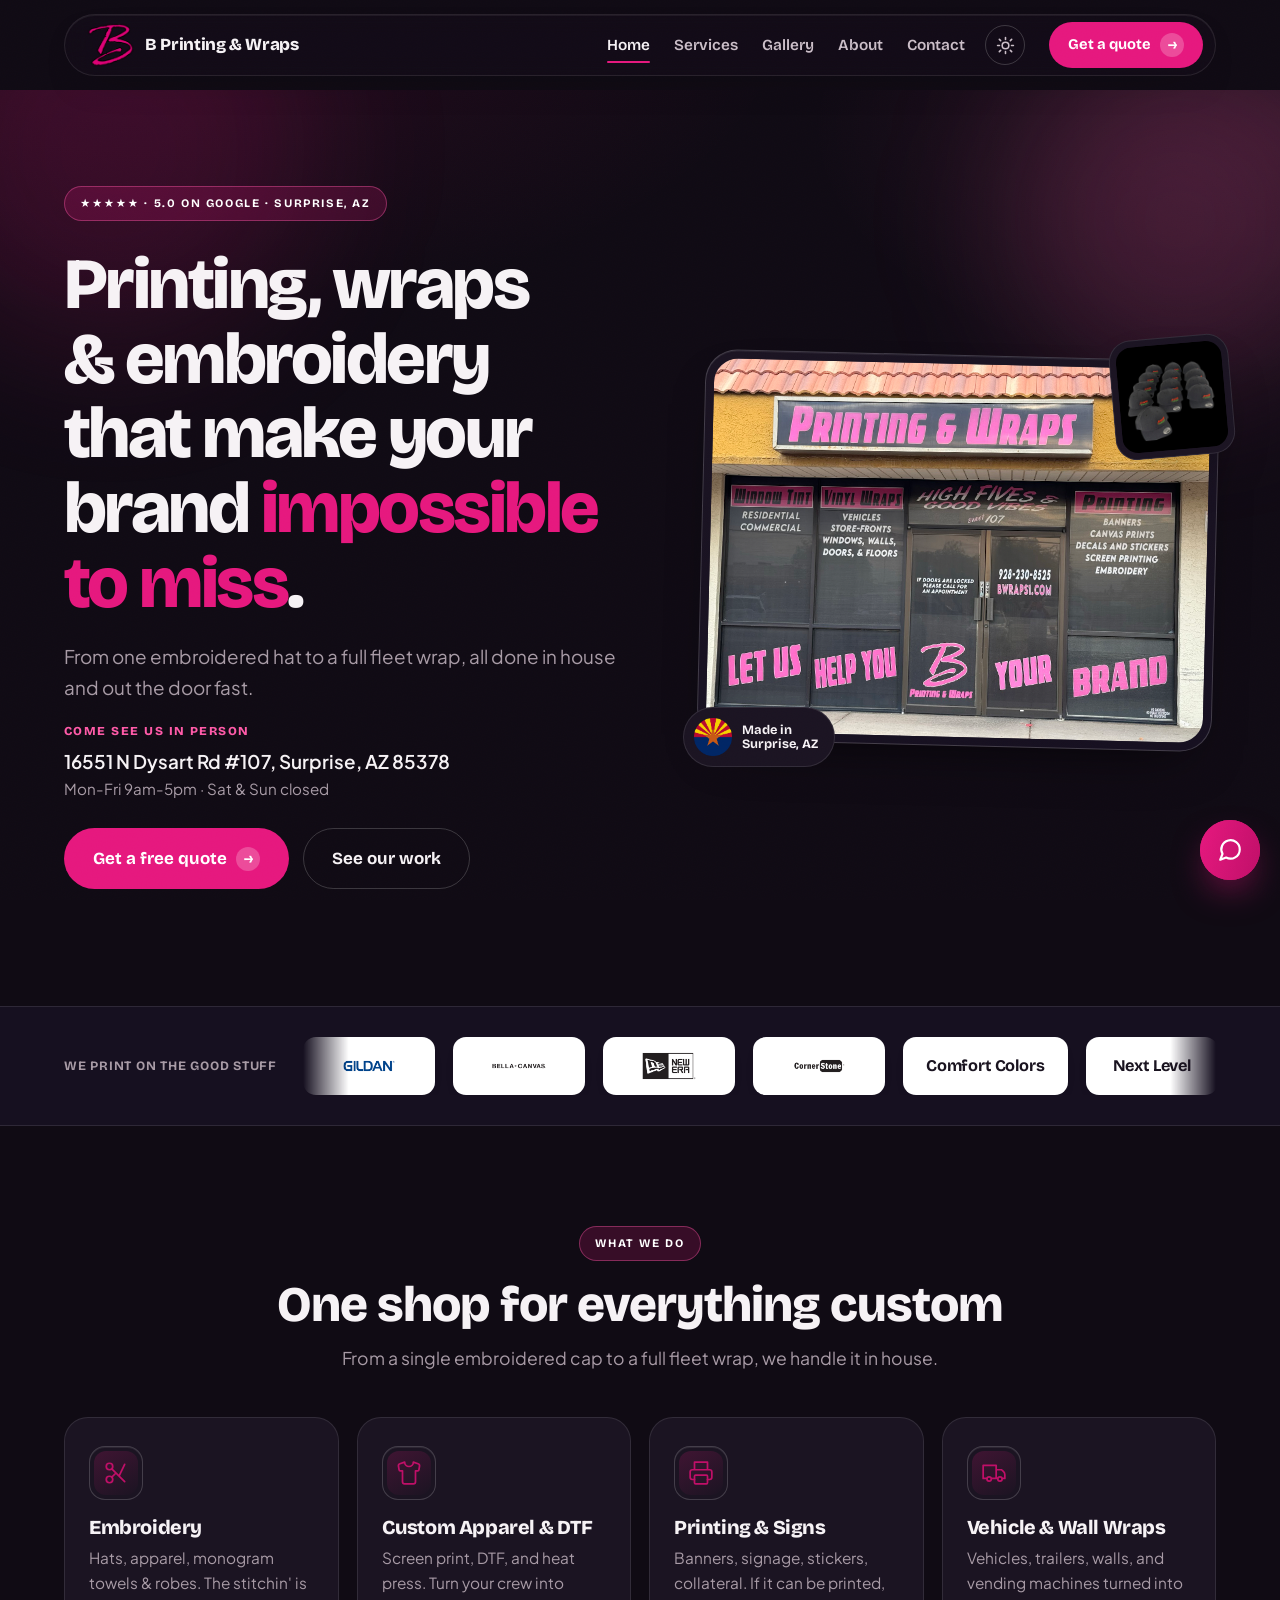
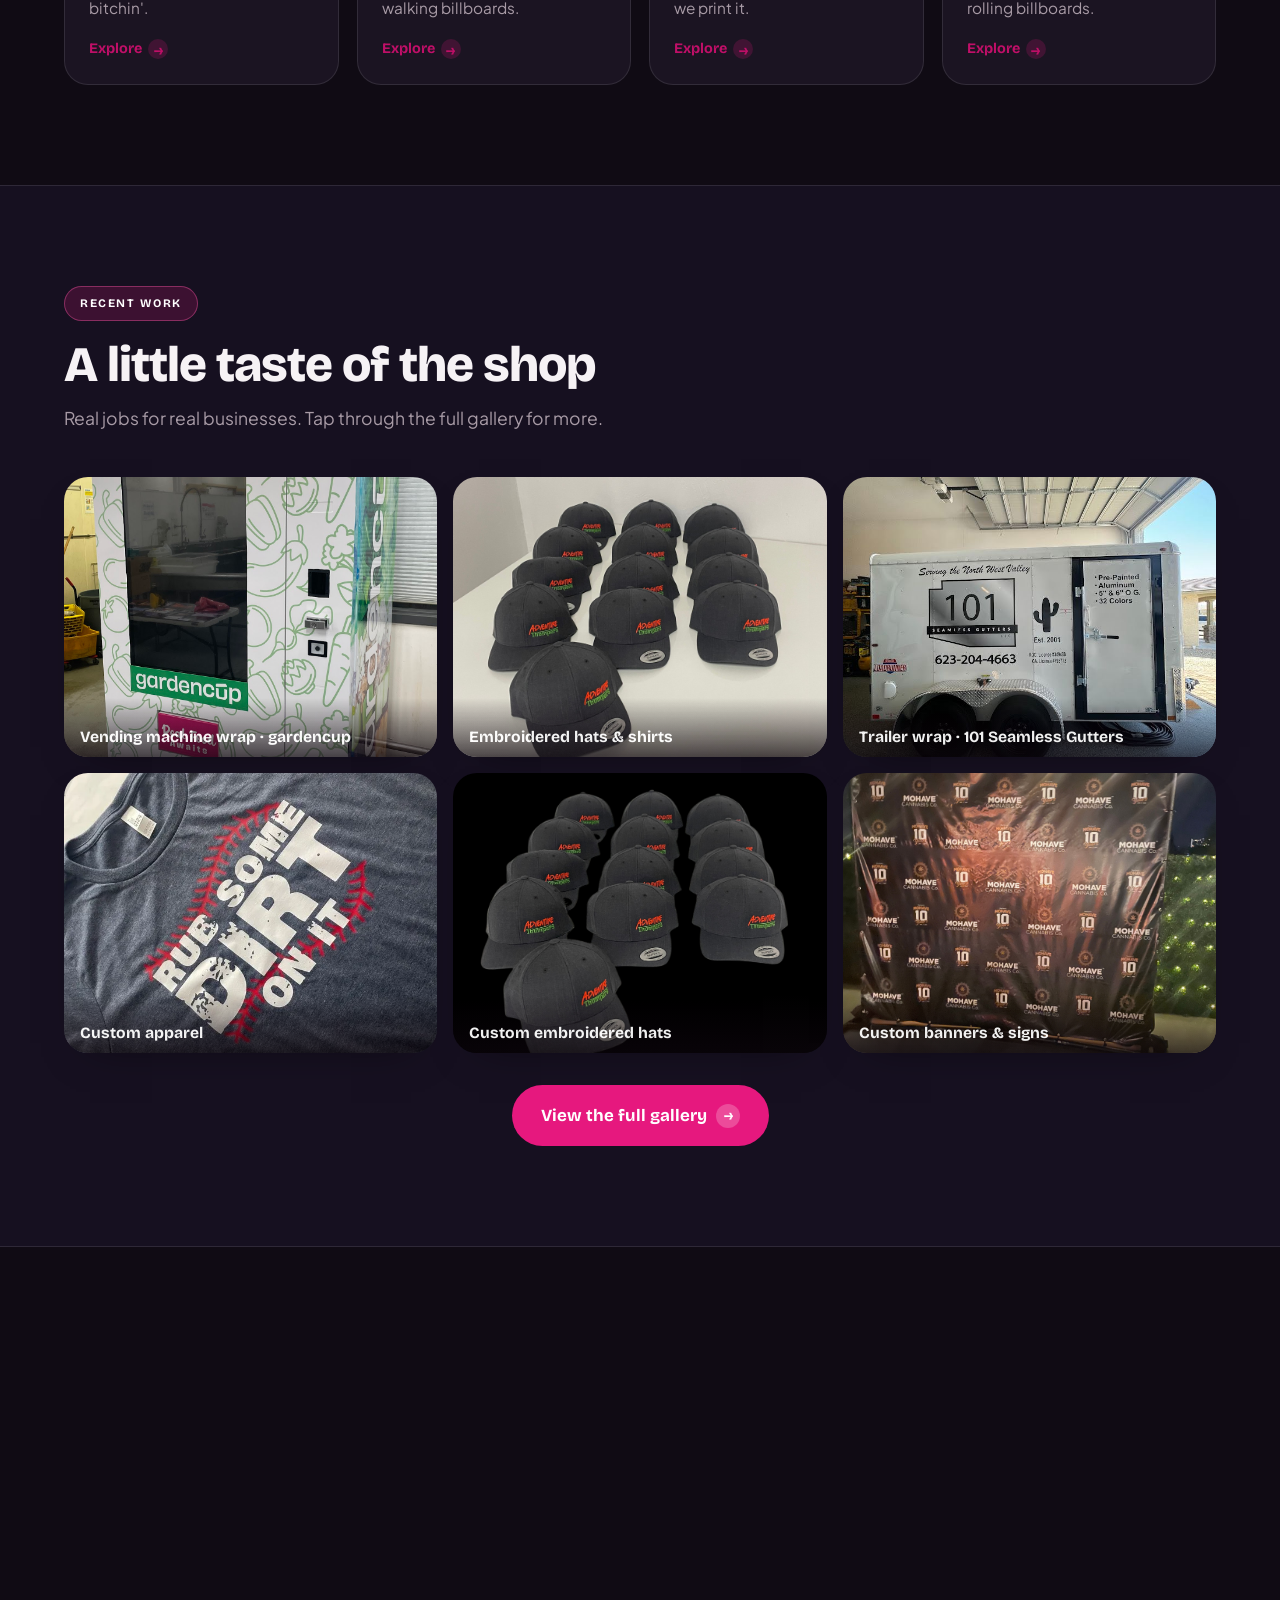
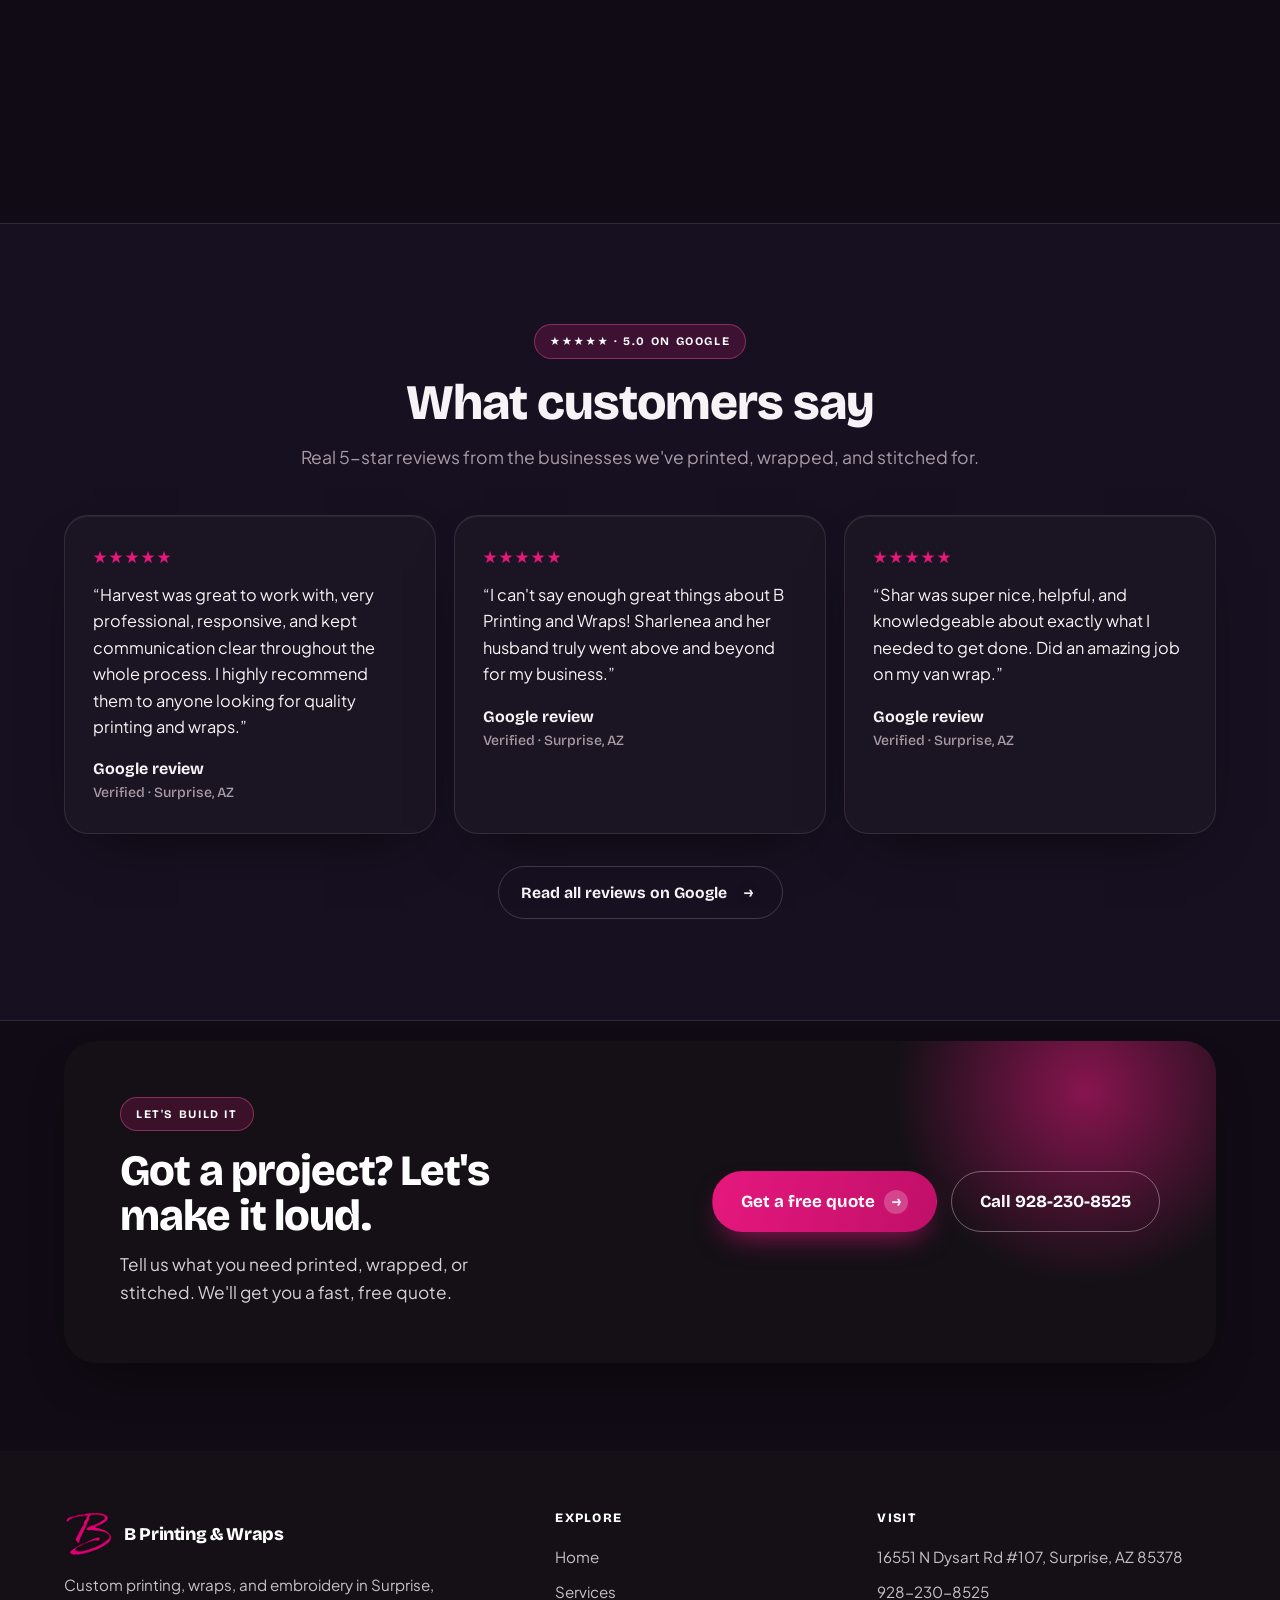
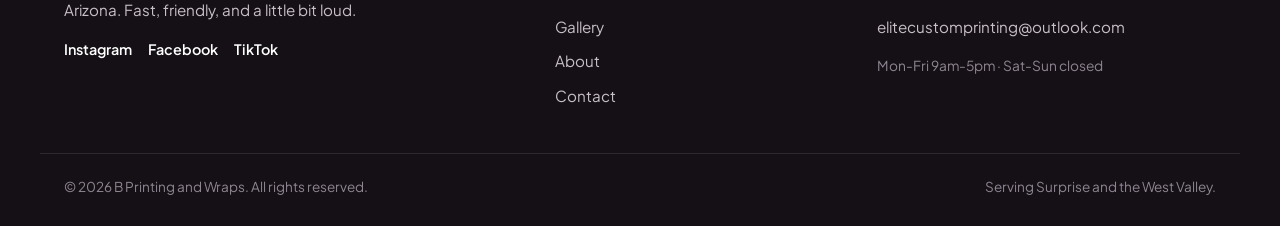
==== commit 5595ecd1: "Contact: address as block so 'Get directions' line-breaks below it (was 'Surprise, AZ 85378Get direc" ====
--- a/index.html
+++ b/index.html
@@ -14,8 +14,8 @@
 <link rel="preconnect" href="https://fonts.googleapis.com">
 <link rel="preconnect" href="https://fonts.gstatic.com" crossorigin>
 <link href="https://fonts.googleapis.com/css2?family=Bricolage+Grotesque:opsz,wght@12..96,600;12..96,700;12..96,800&family=Plus+Jakarta+Sans:wght@400;500;600;700&display=swap" rel="stylesheet">
-<link rel="stylesheet" href="styles.css?v=26">
-<script type="application/ld+json">{"@context":"https://schema.org","@type":["LocalBusiness","Store"],"@id":"https://bwraps1.com/#business","name":"B Printing and Wraps","description":"Custom printing, wraps, and embroidery in Surprise, Arizona.","image":"https://bwraps1.com/assets/storefront.jpg","logo":"https://bwraps1.com/assets/logo-mark.png","url":"https://bwraps1.com/","telephone":"+19282308525","email":"elitecustomprinting@outlook.com","priceRange":"$$","address":{"@type":"PostalAddress","streetAddress":"16551 N Dysart Rd #107","addressLocality":"Surprise","addressRegion":"AZ","postalCode":"85378","addressCountry":"US"},"areaServed":{"@type":"City","name":"Surprise"},"hasMap":"https://maps.app.goo.gl/eGQwKDuvYefatZDTA","openingHoursSpecification":[{"@type":"OpeningHoursSpecification","dayOfWeek":["Monday","Tuesday","Wednesday","Thursday","Friday"],"opens":"09:00","closes":"17:00"}],"sameAs":["https://www.instagram.com/bprinting_/","https://www.facebook.com/bprintingandwraps","https://www.tiktok.com/@luckstitch"],"aggregateRating":{"@type":"AggregateRating","ratingValue":"5.0","reviewCount":"20"}}</script>
+<link rel="stylesheet" href="styles.css?v=27">
+<script type="application/ld+json">{"@context":"https://schema.org","@type":["LocalBusiness","Store"],"@id":"https://bwraps1.com/#business","name":"B Printing and Wraps","description":"Custom printing, wraps, and embroidery in Surprise, Arizona.","image":"https://bwraps1.com/assets/storefront.jpg","logo":"https://bwraps1.com/assets/logo-mark.png","url":"https://bwraps1.com/","telephone":"+19282308525","email":"elitecustomprinting@outlook.com","priceRange":"$$","address":{"@type":"PostalAddress","streetAddress":"16551 N Dysart Rd #107","addressLocality":"Surprise","addressRegion":"AZ","postalCode":"85378","addressCountry":"US"},"areaServed":{"@type":"City","name":"Surprise"},"hasMap":"https://maps.app.goo.gl/eGQwKDuvYefatZDTA","openingHoursSpecification":[{"@type":"OpeningHoursSpecification","dayOfWeek":["Monday","Tuesday","Wednesday","Thursday","Friday"],"opens":"09:00","closes":"17:00"}],"sameAs":["https://www.instagram.com/bprinting_/","https://www.facebook.com/bprintingandwraps","https://www.tiktok.com/@luckstitch"],"aggregateRating":{"@type":"AggregateRating","ratingValue":"5.0","reviewCount":"50"}}</script>
 <script>(function(){try{var t=localStorage.getItem("theme")||"dark";document.documentElement.setAttribute("data-theme",t);}catch(e){}})();</script>
 </head><body class="home">
 <a class="skip" href="#main">Skip to content</a><div class="nav-shell"><header class="nav"><div class="nav-in">
--- a/styles.css
+++ b/styles.css
@@ -309,6 +309,7 @@
 .big-phone{font-family:var(--disp);font-weight:800;font-size:1.5rem;color:var(--pink-deep)}
 .cside-social{display:flex;flex-direction:column;gap:6px}
 .cside-social a,.cside-card>a{color:var(--pink-deep);font-weight:600;font-size:.96rem}
+.cside-addr{display:block;margin-bottom:8px}   /* address on its own line so "Get directions" breaks below it */
 .map-sec{margin-top:8px}
 .map-sec iframe{width:100%;height:380px;border:0;display:block;filter:grayscale(.2)}
 
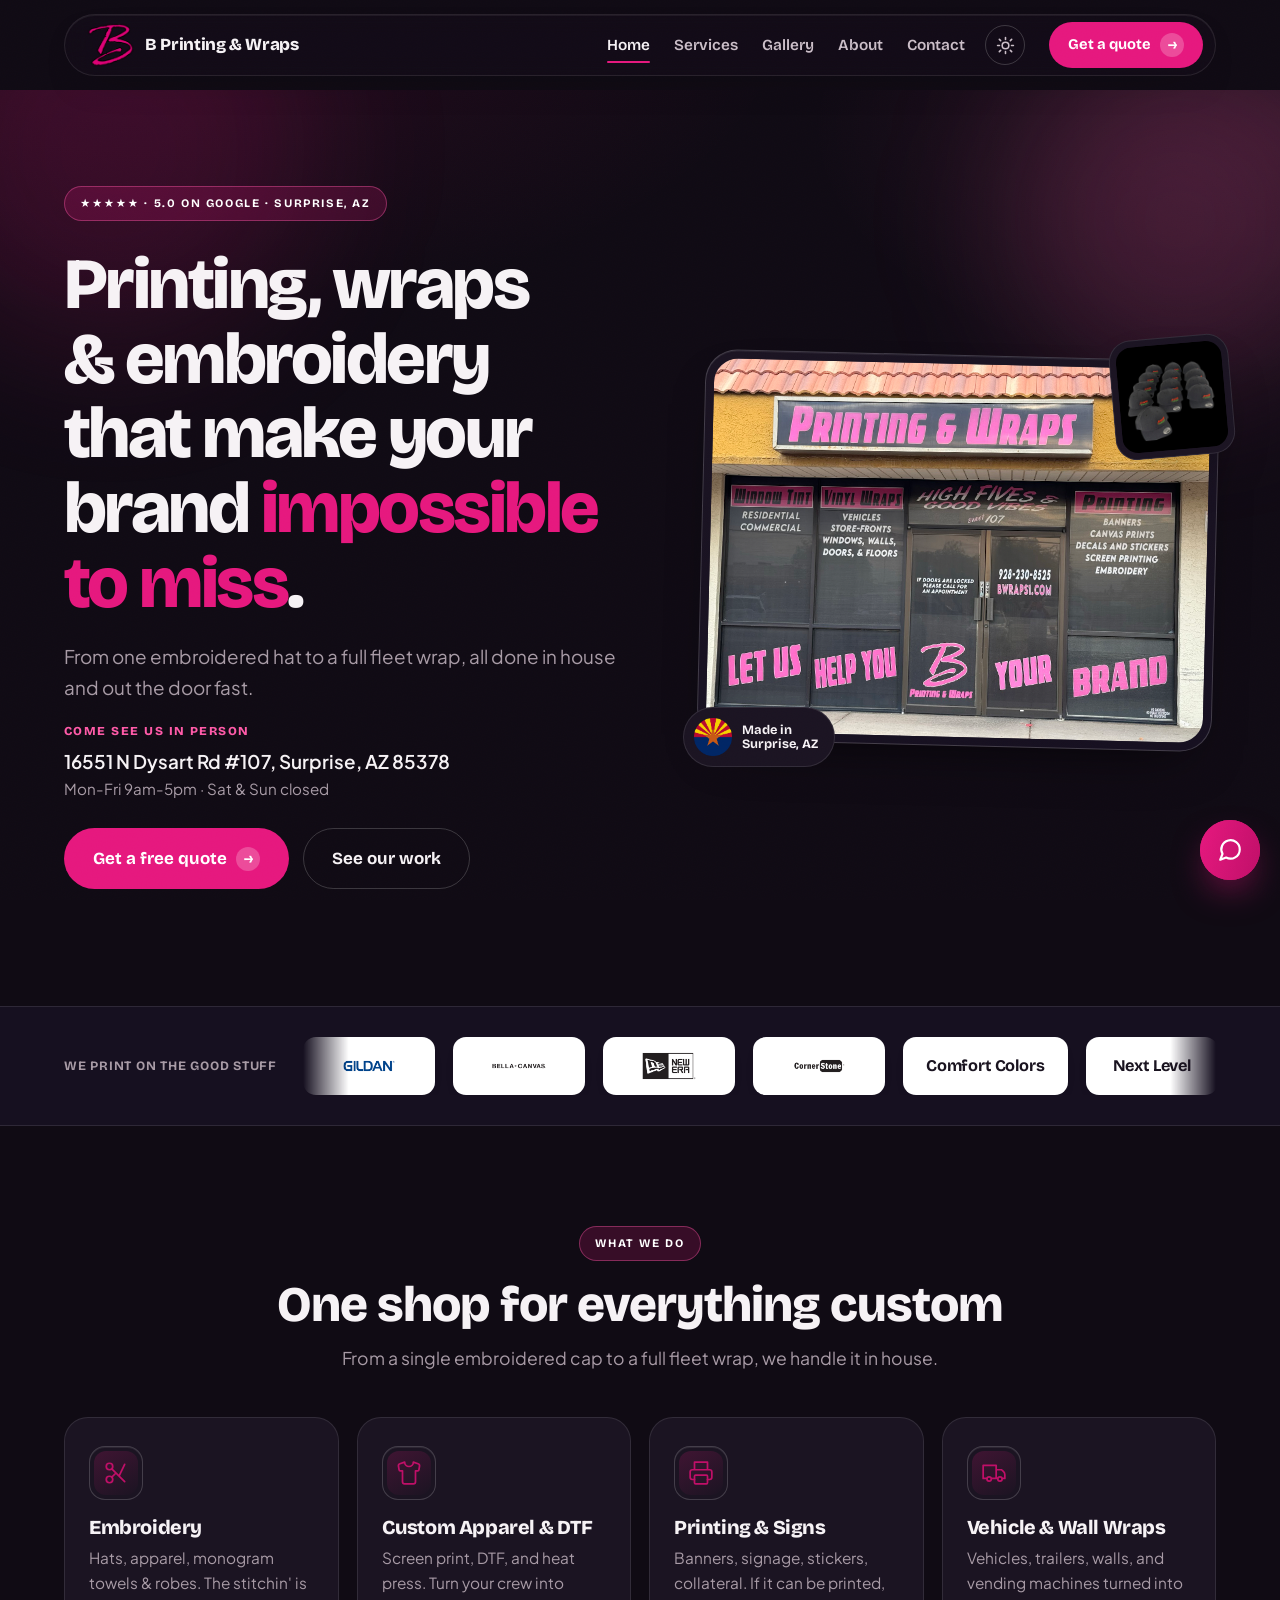
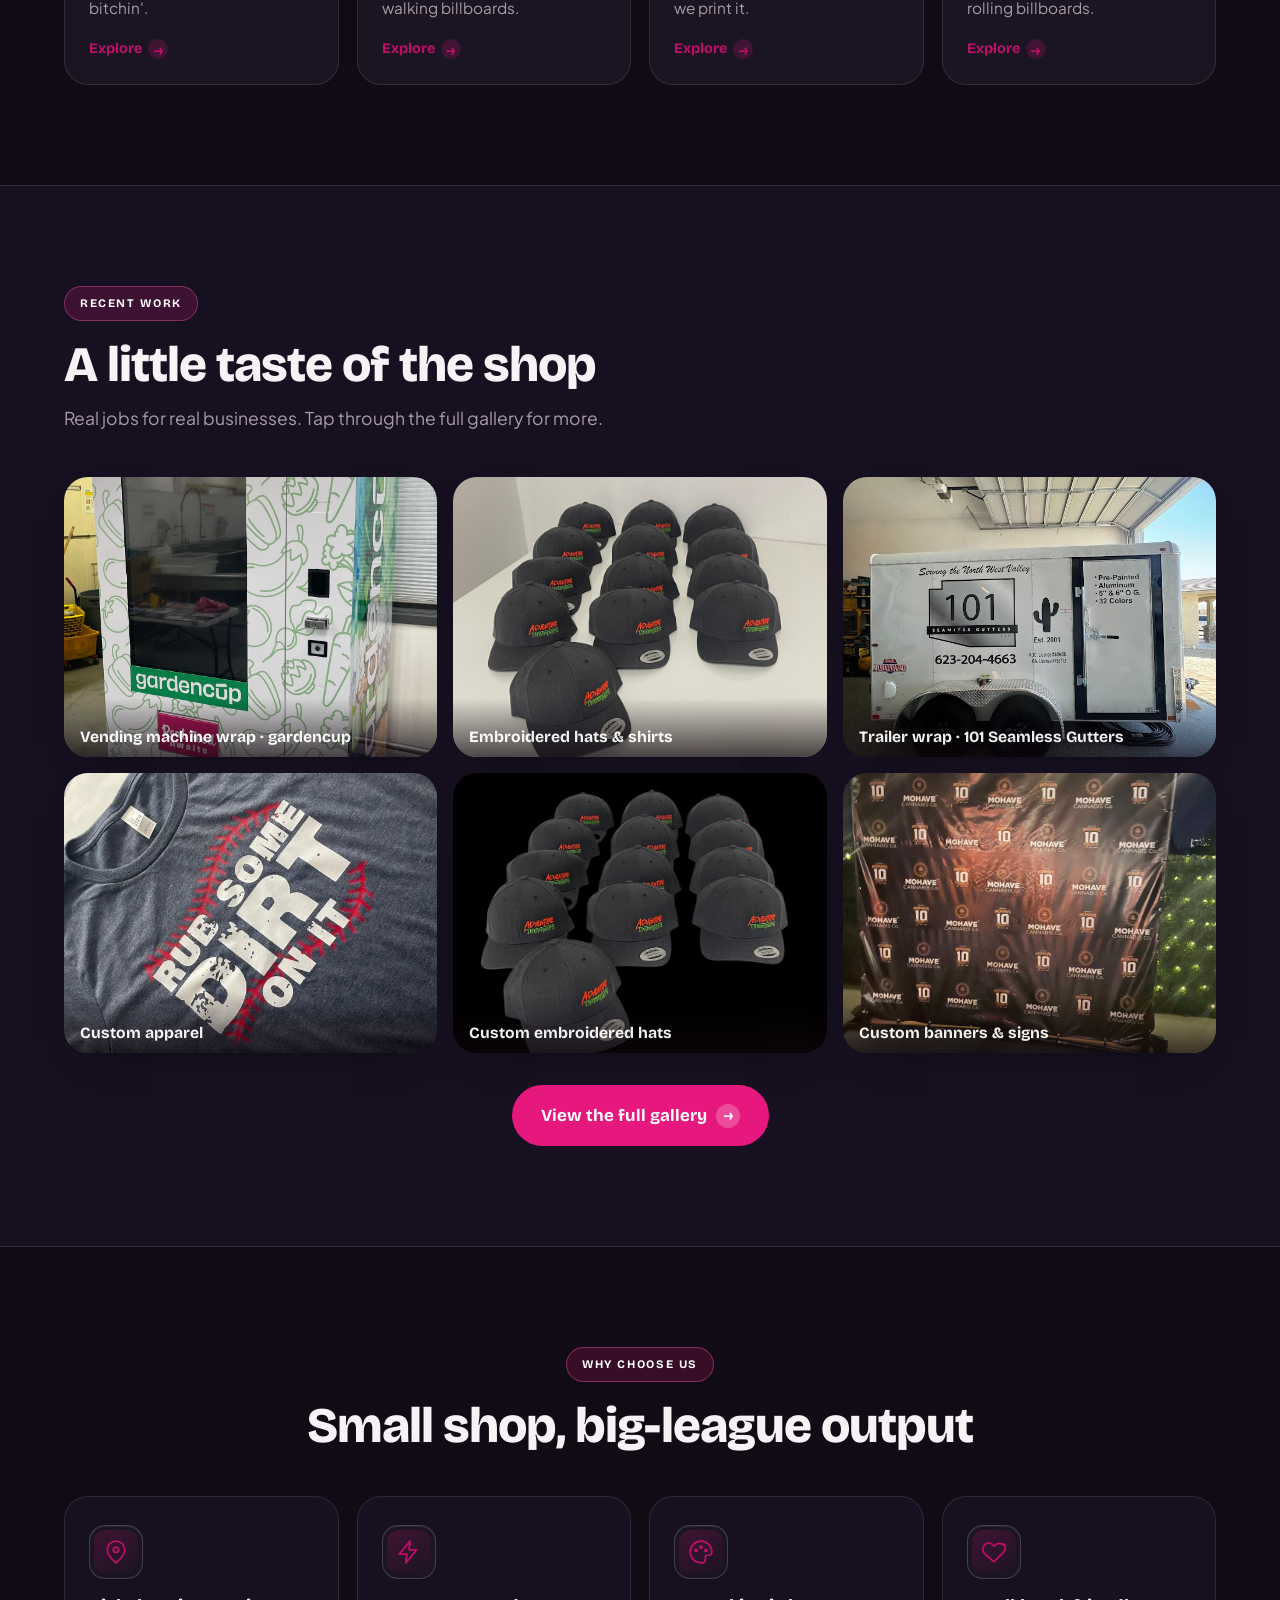
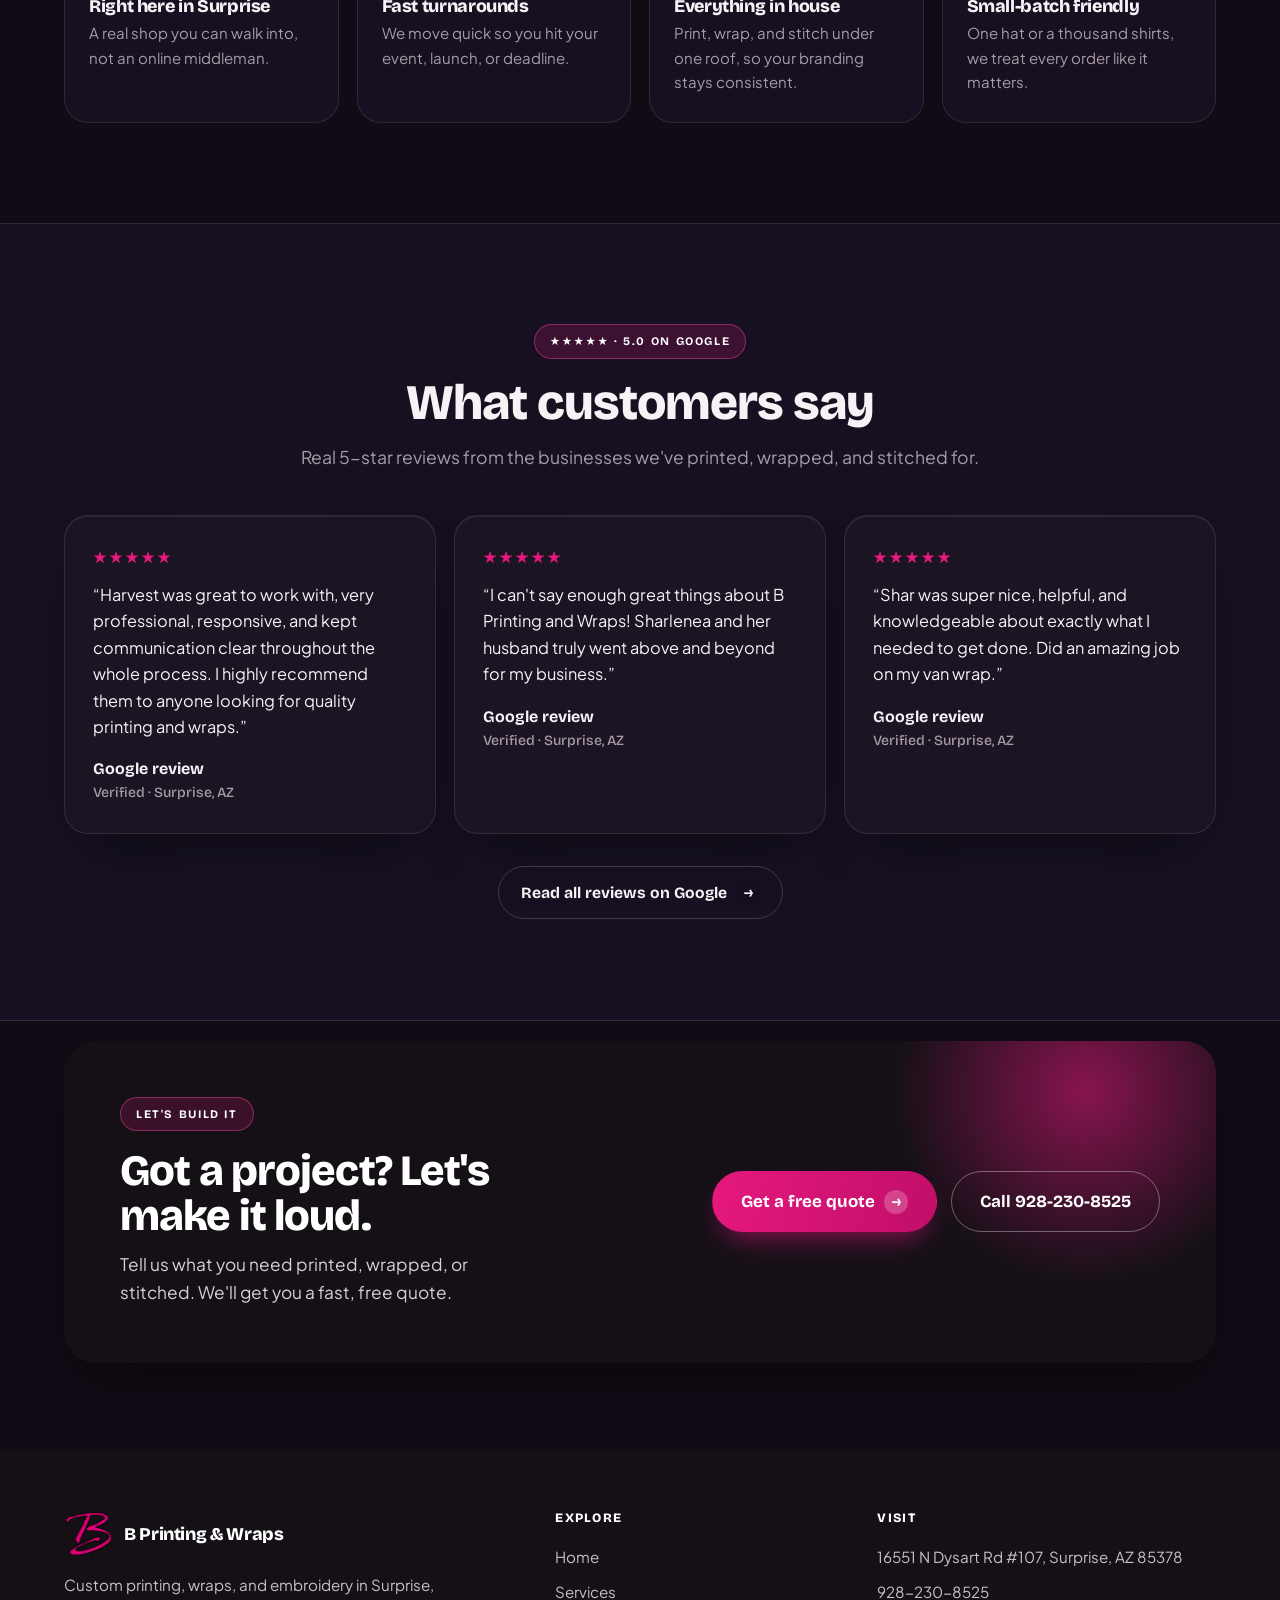
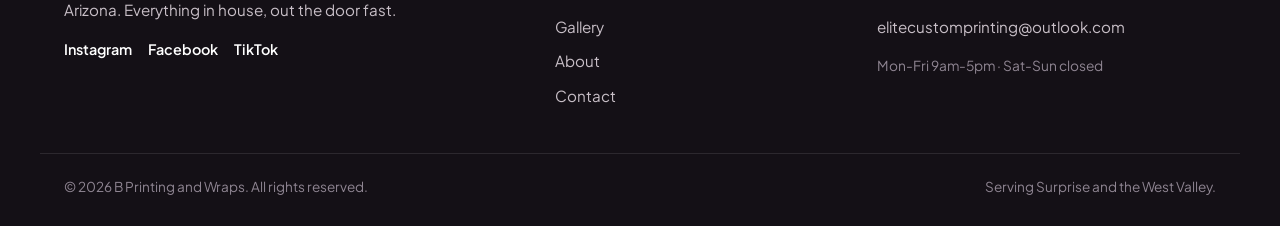
==== commit 39a7d851: "Footer: replace cheesy 'Fast, friendly, and a little bit loud' with 'Everything in house, out the do" ====
--- a/index.html
+++ b/index.html
@@ -109,7 +109,7 @@
 </div></div></section><footer><div class="wrap foot-grid">
   <div class="foot-brand">
     <a class="brand brand-foot" href="index.html" aria-label="B Printing and Wraps home"><img src="assets/logo-mark.png" alt="" width="863" height="810"><span class="brand-name">B&nbsp;Printing&nbsp;&amp;&nbsp;Wraps</span></a>
-    <p>Custom printing, wraps, and embroidery in Surprise, Arizona. Fast, friendly, and a little bit loud.</p>
+    <p>Custom printing, wraps, and embroidery in Surprise, Arizona. Everything in house, out the door fast.</p>
     <div class="foot-social">
       <a href="https://www.instagram.com/bprinting_/" target="_blank" rel="noopener" aria-label="Instagram">Instagram</a>
       <a href="https://www.facebook.com/bprintingandwraps" target="_blank" rel="noopener" aria-label="Facebook">Facebook</a>
